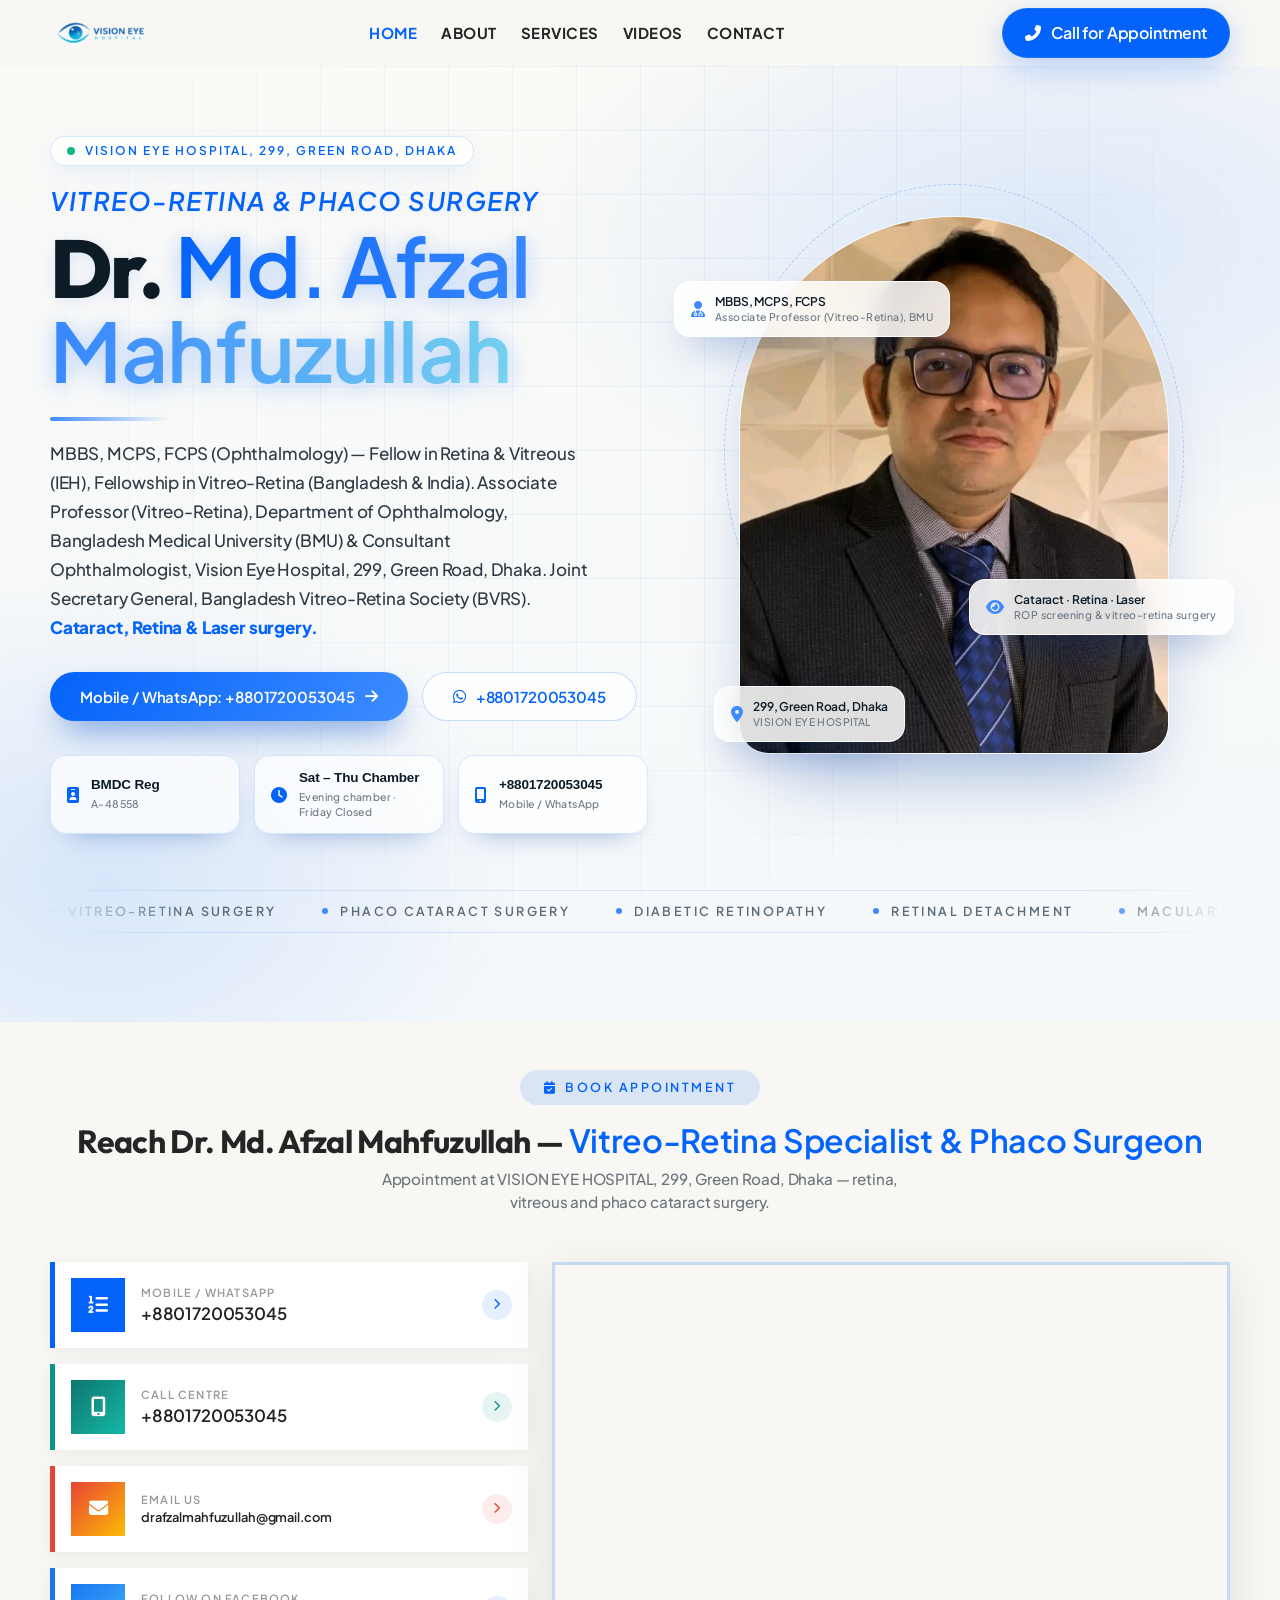
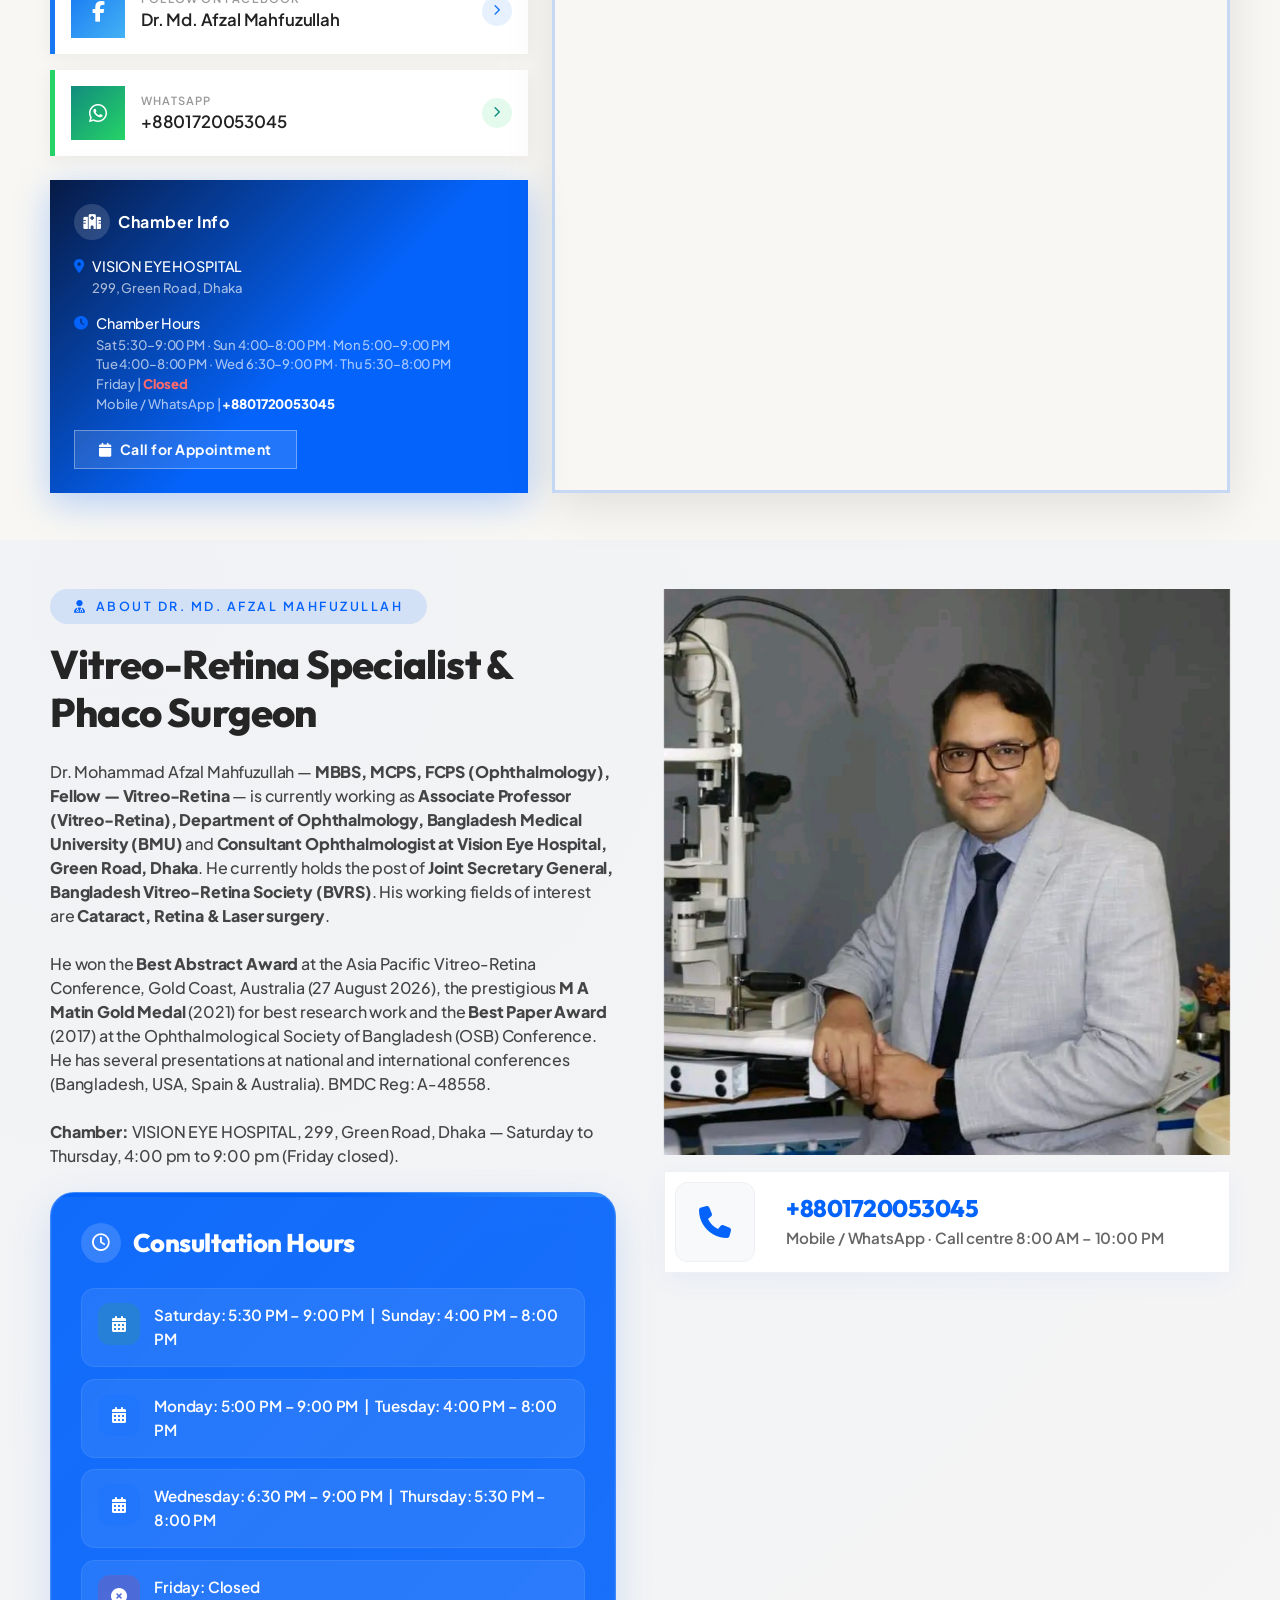
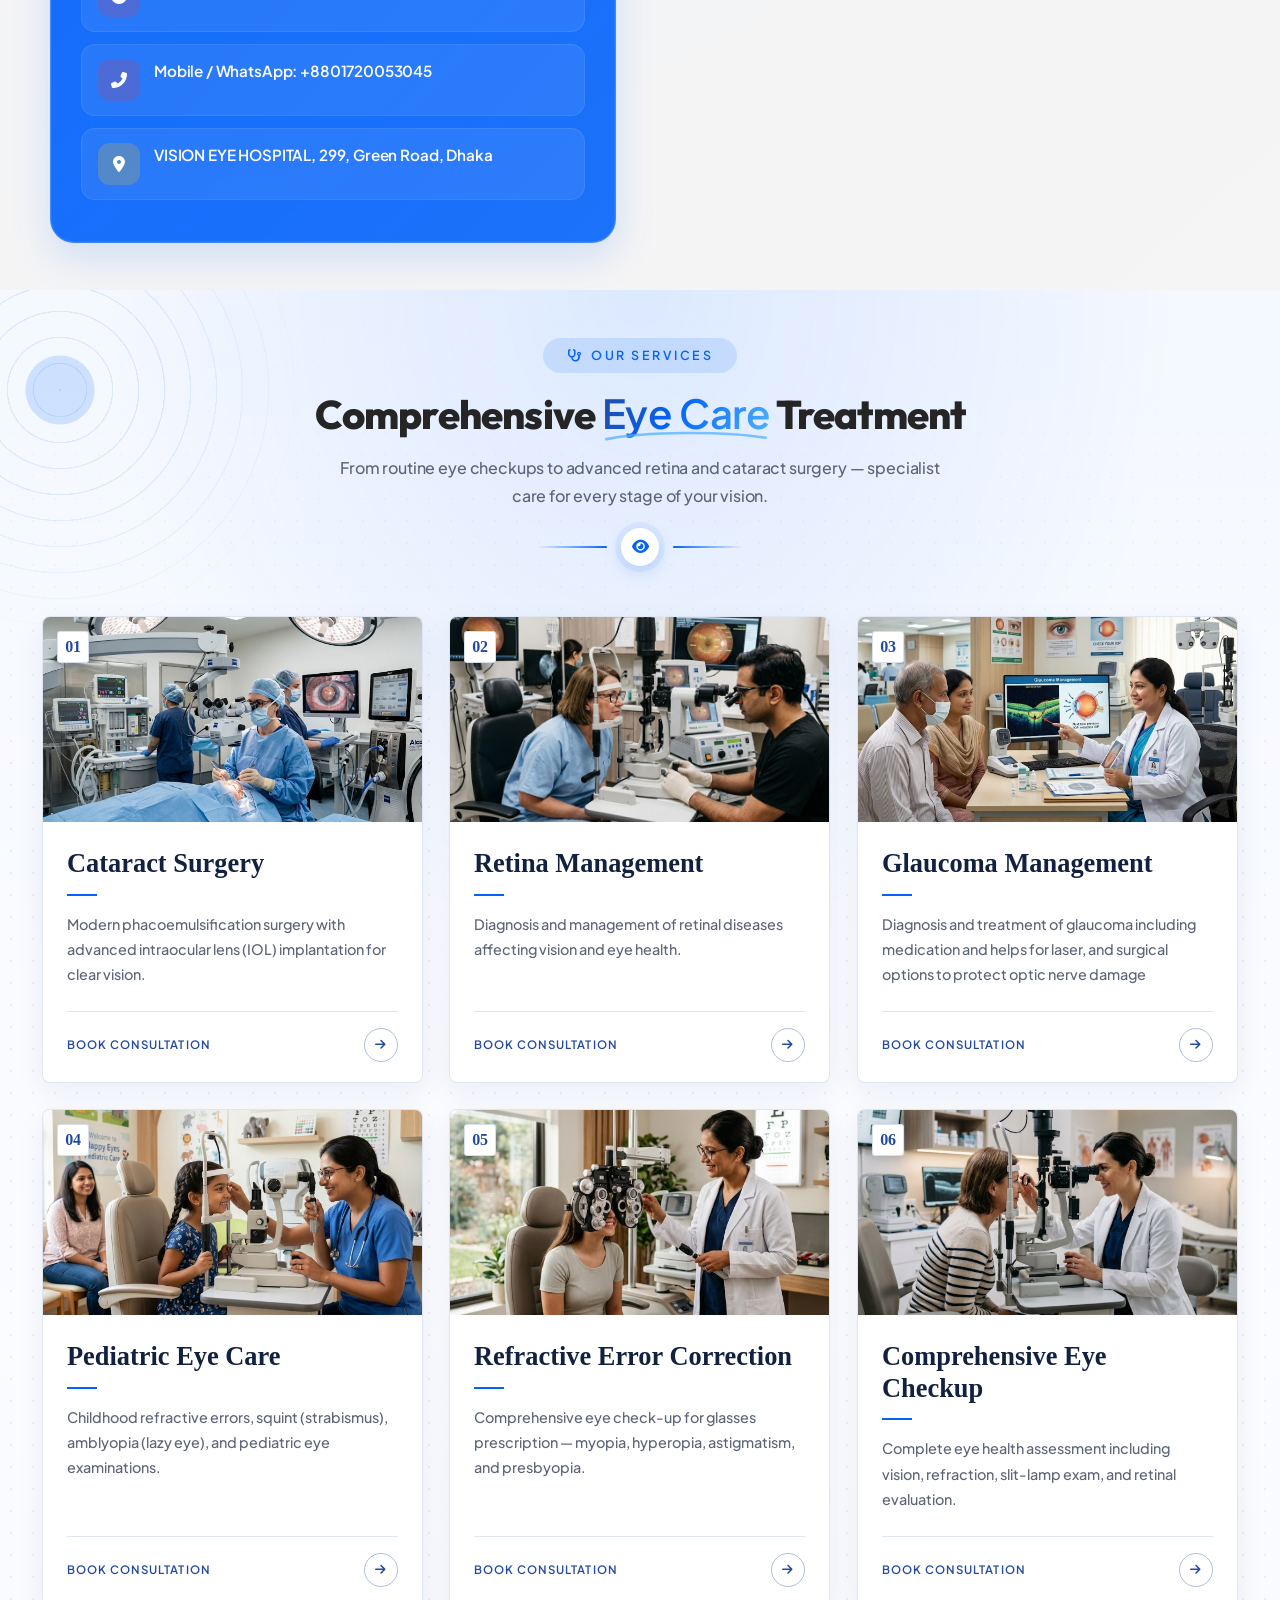
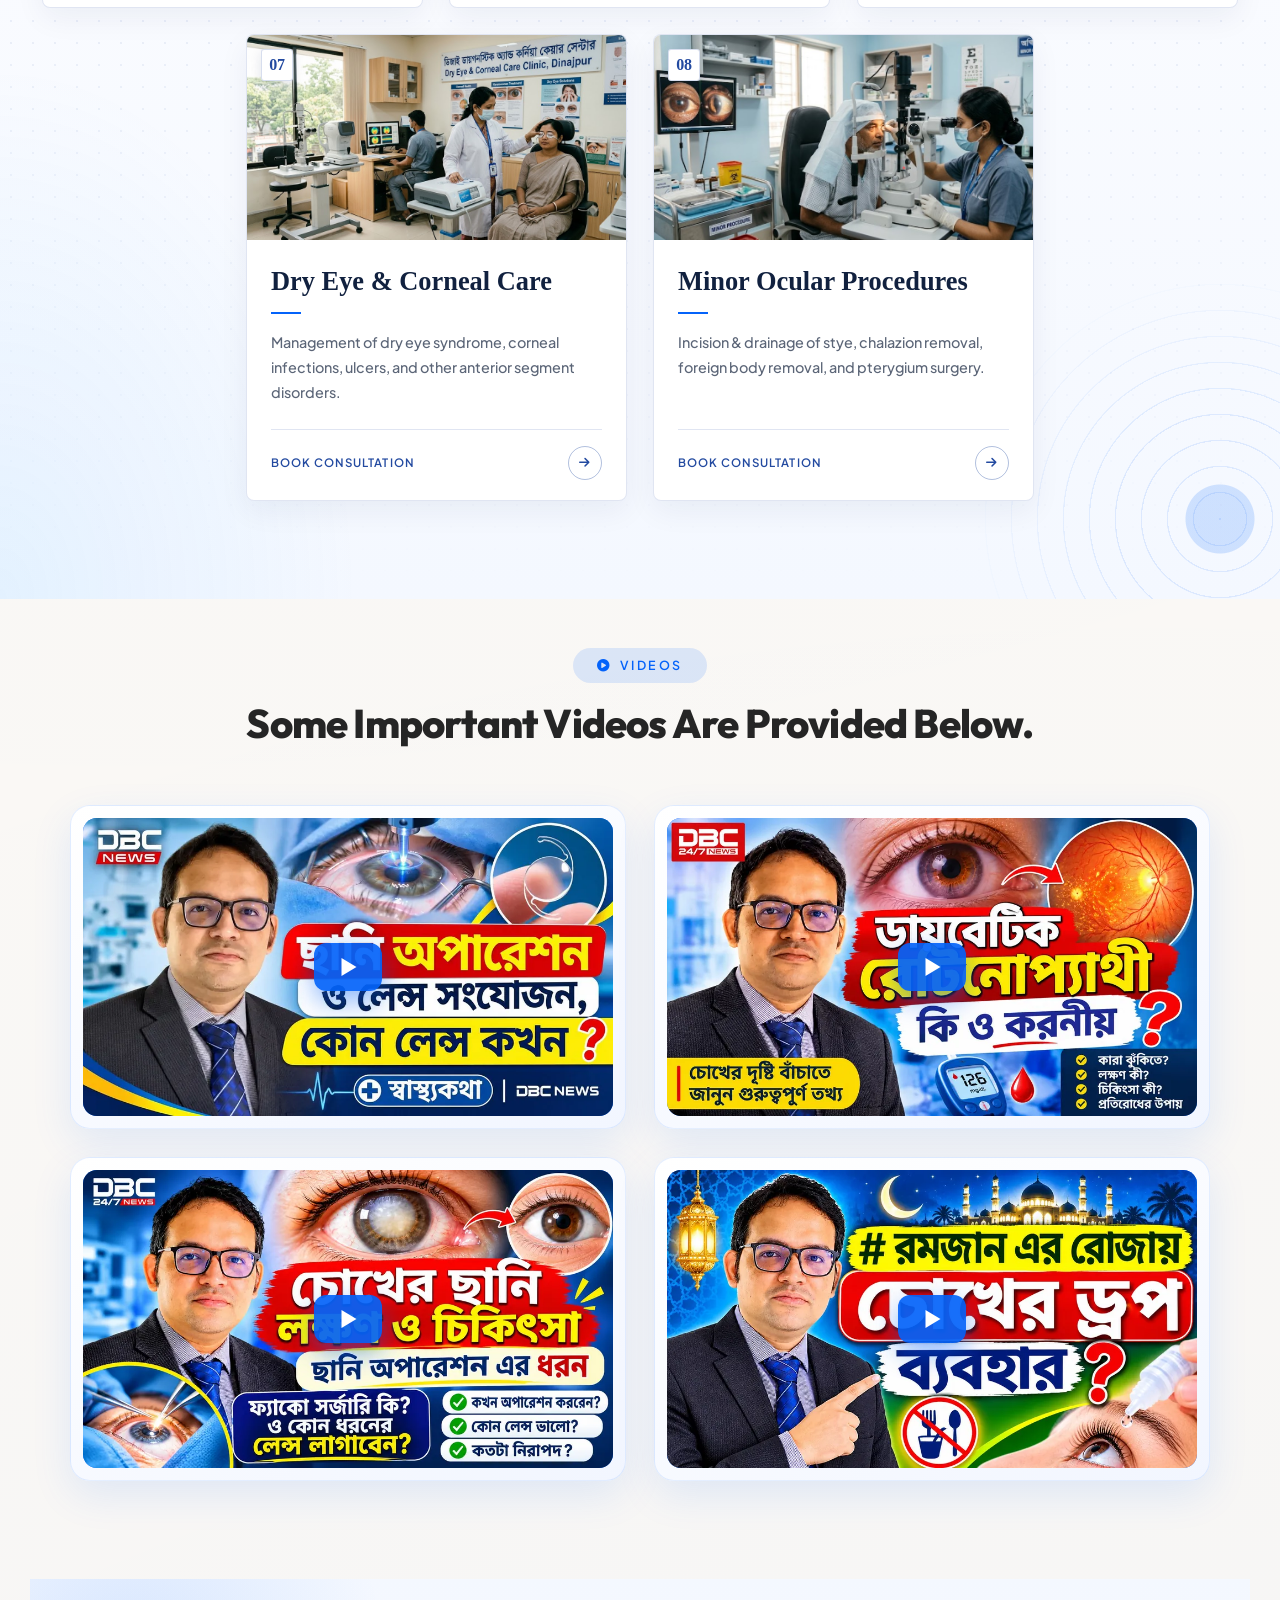
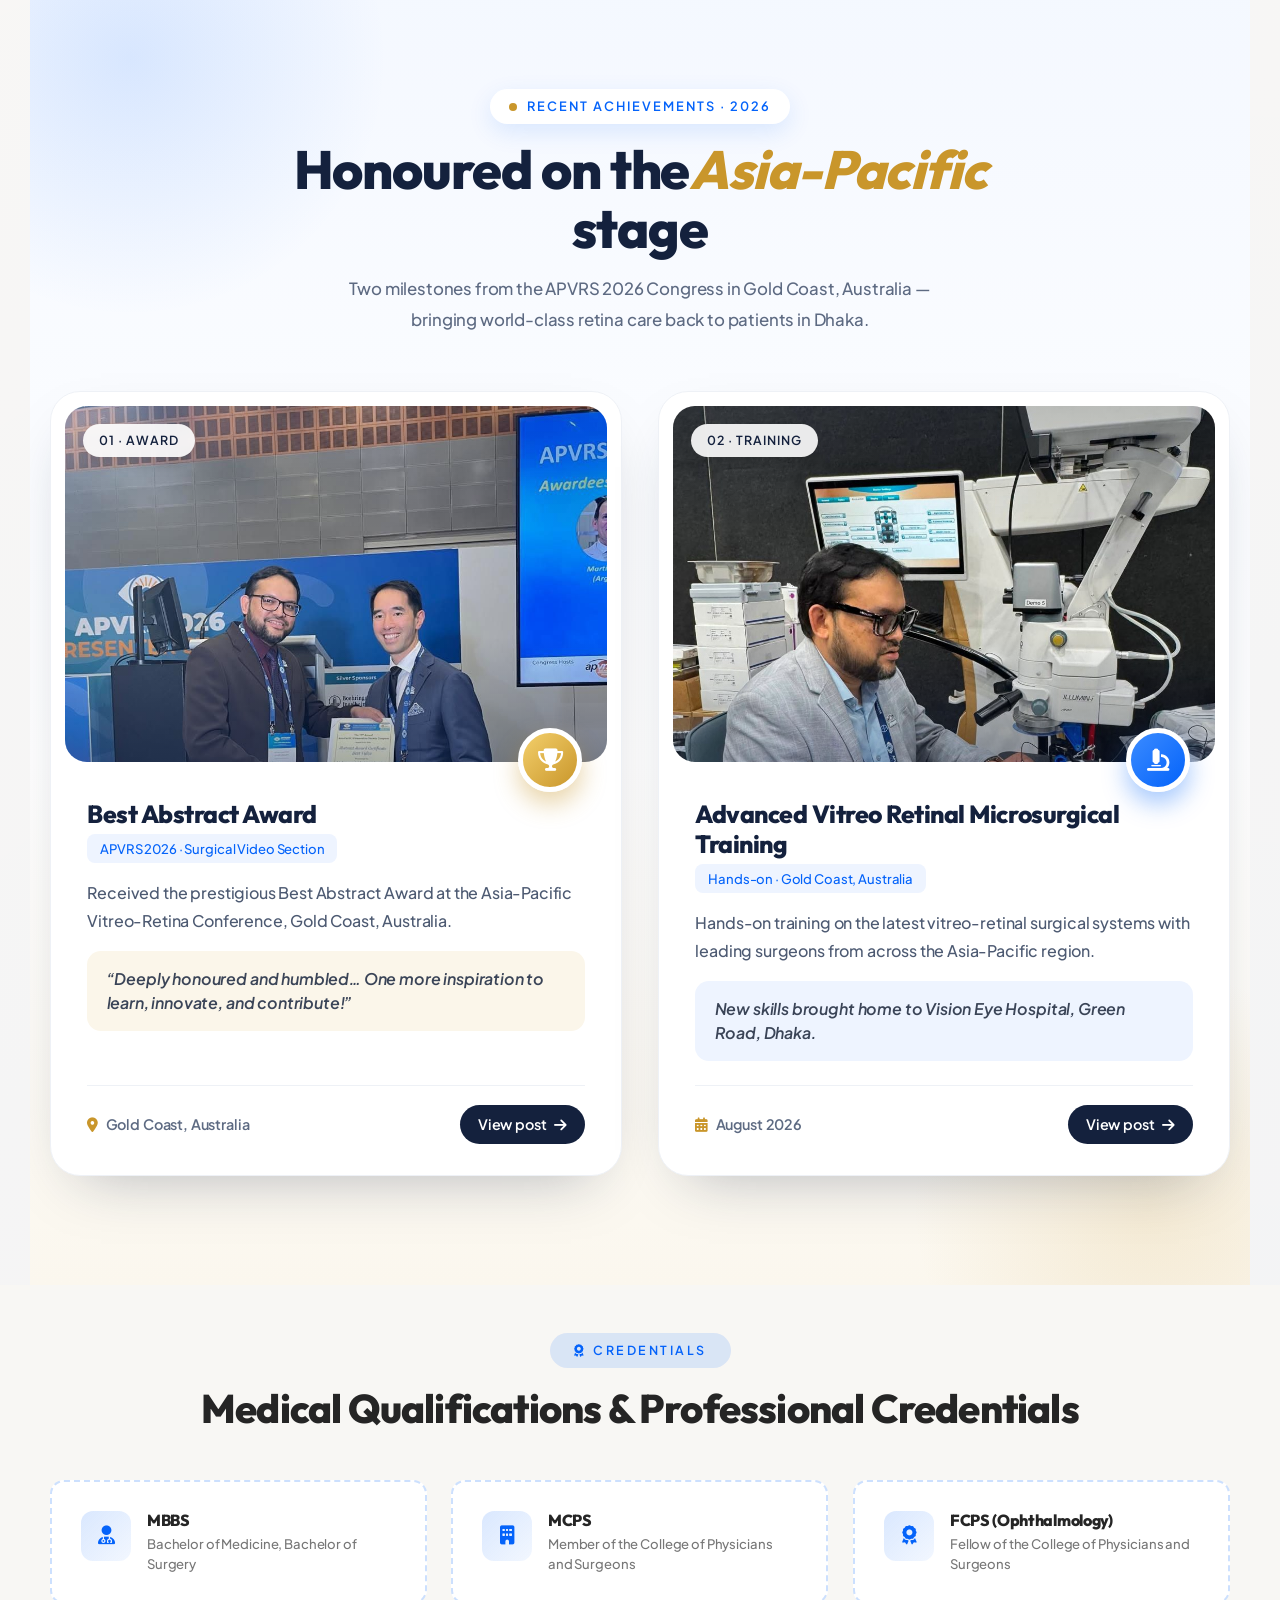
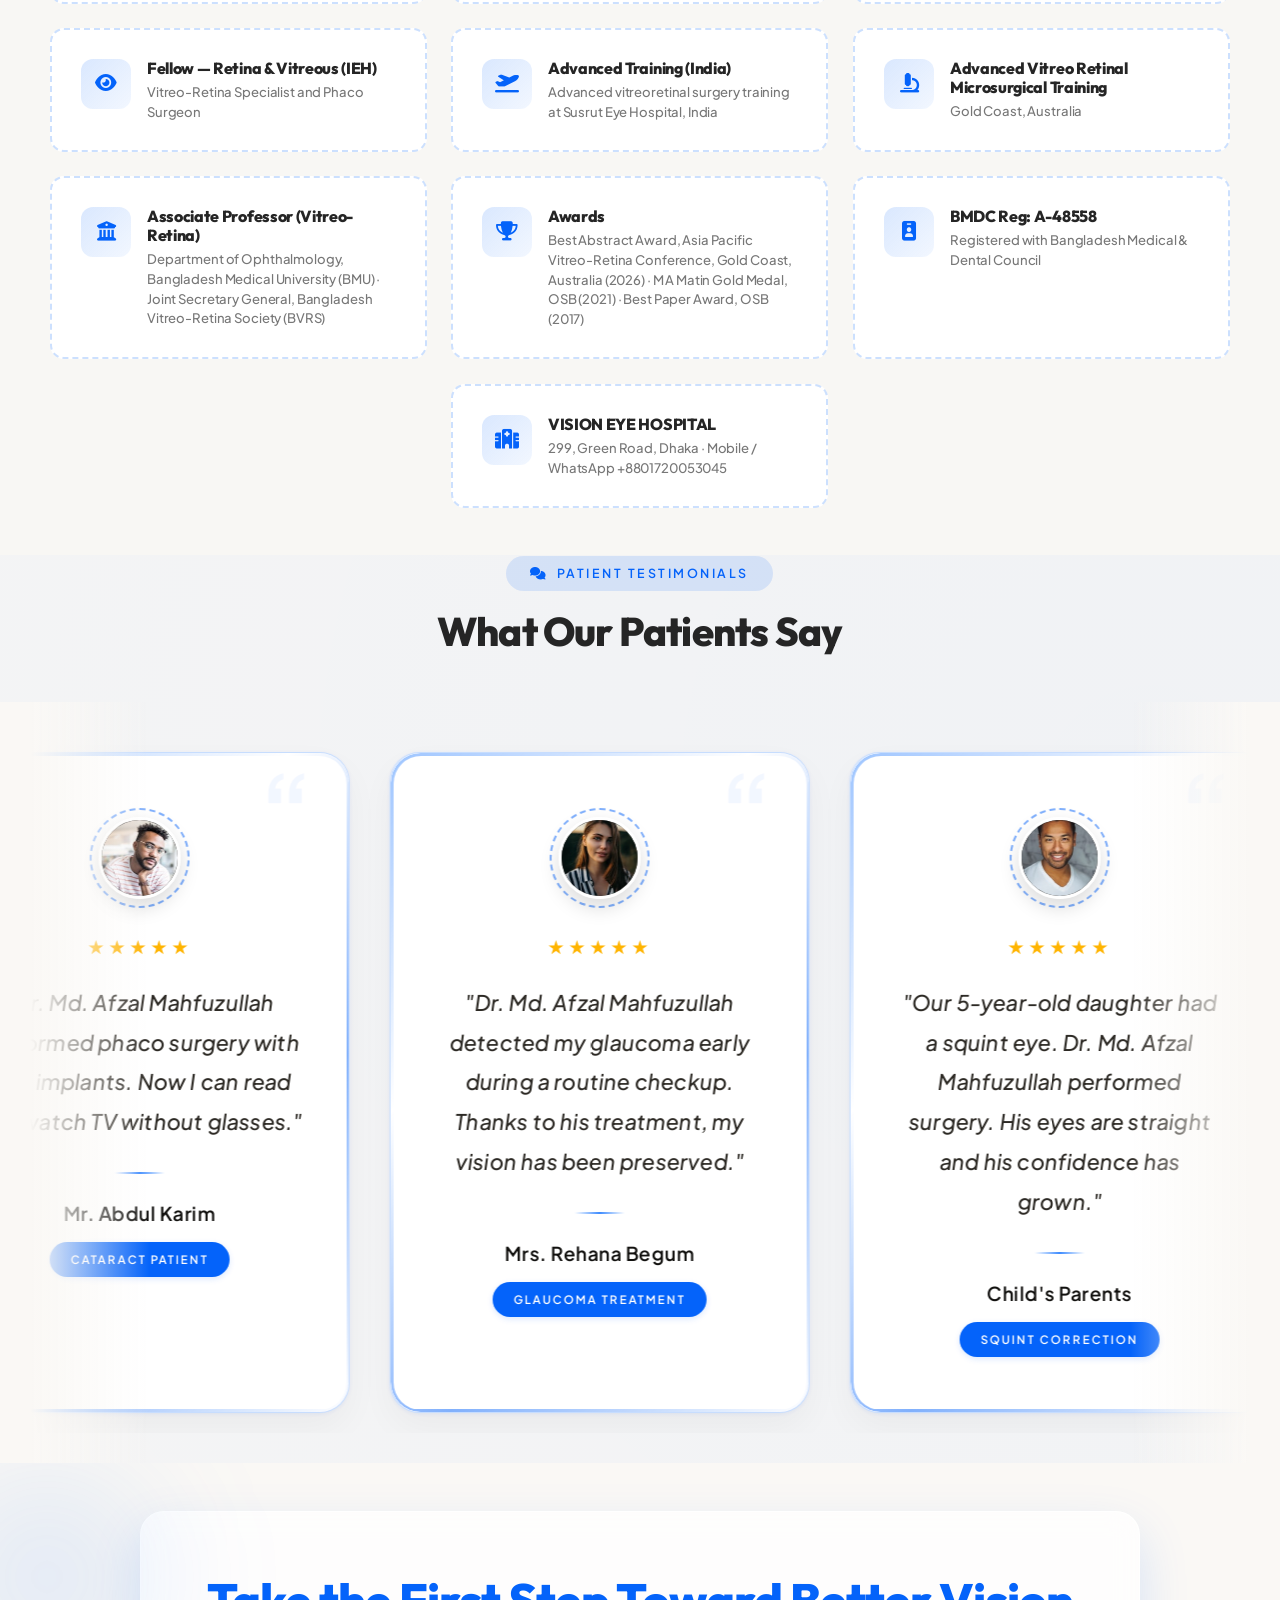
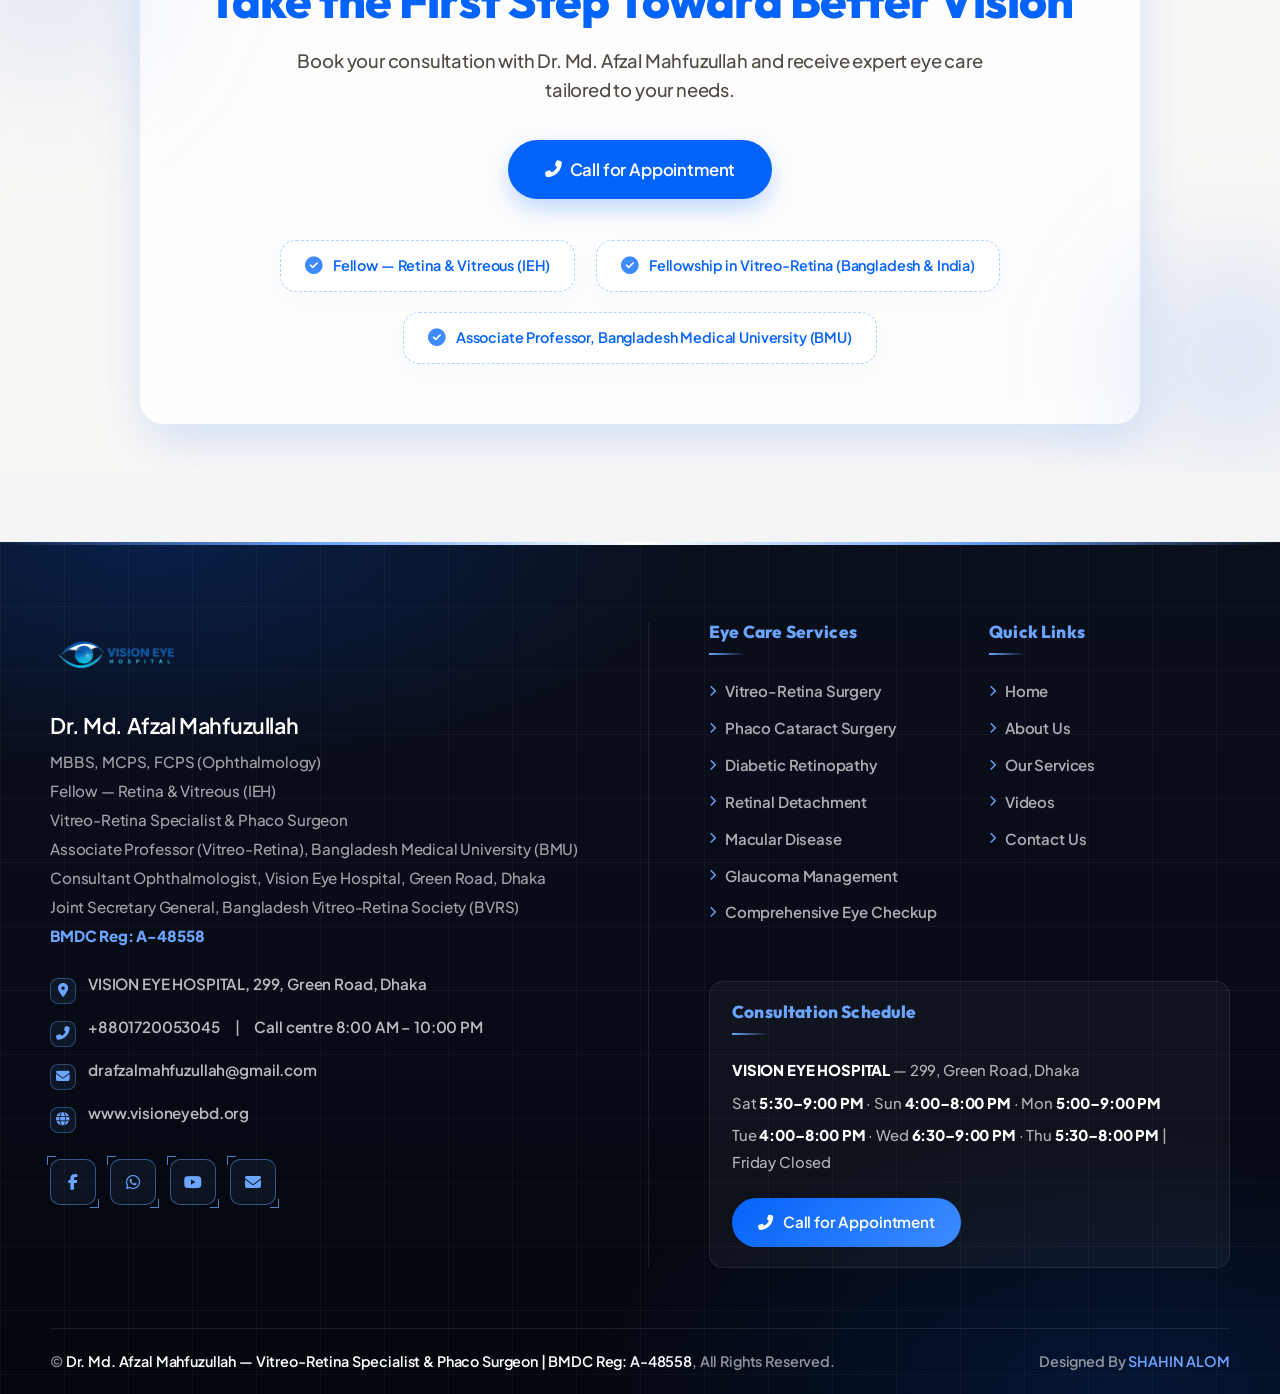
==== public/site/html/index.html @ 2d765051 "Changes" ====
<!DOCTYPE html>

<html lang="en">
<head>
<meta charset="utf-8"/>
<title>Dr. Md. Afzal Mahfuzullah | Vitreo-Retina Specialist &amp; Phaco Surgeon | visioneyebd.org</title>
<meta content="width=device-width, initial-scale=1.0" name="viewport"/>
<meta content="index, follow" name="robots"/>
<link href="https://visioneyebd.org/" rel="canonical"/>
<meta content="Dr. Md. Afzal Mahfuzullah, dr md afzal mahfuzullah, visioneyebd.org, Vision Eye Care, Vitreo-Retina Specialist Dhaka, retina specialist Dhaka  Ophthalmologist, Cataract Surgery, Glaucoma, Pediatric Eye Care, Dhaka" name="keywords"/>
<meta content="Dr. Md. Afzal Mahfuzullah is a leading Vitreo-Retina Specialist &amp; Phaco Surgeon (Ophthalmologist) in Dhaka. Visit visioneyebd.org for advanced cataract surgery, glaucoma management, pediatric eye care, and comprehensive eye exams." name="description"/>
<meta content="website" property="og:type"/>
<meta content="https://visioneyebd.org/" property="og:url"/>
<meta content="Dr. Md. Afzal Mahfuzullah | Vitreo-Retina Specialist &amp; Phaco Surgeon | visioneyebd.org" property="og:title"/>
<meta content="Dr. Md. Afzal Mahfuzullah - MBBS, MCPS, FCPS. Expert in advanced eye care at visioneyebd.org." property="og:description"/>
<meta content="https://visioneyebd.org/img/vision-eye-logo.png" property="og:image"/>
<meta content="summary_large_image" property="twitter:card"/>
<meta content="https://visioneyebd.org/" property="twitter:url"/>
<meta content="Dr. Md. Afzal Mahfuzullah | Vitreo-Retina Specialist &amp; Phaco Surgeon | visioneyebd.org" property="twitter:title"/>
<meta content="Dr. Md. Afzal Mahfuzullah is a leading Ophthalmologist in Dhaka. Visit visioneyebd.org to book your consultation." property="twitter:description"/>
<meta content="https://visioneyebd.org/img/vision-eye-logo.png" property="twitter:image"/>
<script type="application/ld+json">
    {
      "@context": "https://schema.org",
      "@type": "Physician",
      "name": "Dr. Md. Afzal Mahfuzullah",
      "url": "https://visioneyebd.org",
      "logo": "https://visioneyebd.org/img/vision-eye-logo.png",
      "image": "https://visioneyebd.org/img/doctor-3.jpg",
      "description": "Dr. Mohammad Afzal Mahfuzullah, MBBS, MCPS, FCPS (Ophthalmology), Fellow - Vitreo-Retina, is Associate Professor (Vitreo-Retina), Department of Ophthalmology, Bangladesh Medical University (BMU) and Consultant Ophthalmologist at Vision Eye Hospital, Green Road, Dhaka. Fields of interest: Cataract, Retina and Laser surgery.",
      "telephone": "+8801720053045",
      "email": "drafzalmahfuzullah@gmail.com",
      "medicalSpecialty": "Ophthalmology",
      "address": {
        "@type": "PostalAddress",
        "streetAddress": "VISION EYE HOSPITAL, 299, Green Road",
        "addressLocality": "Dhaka",
        "addressRegion": "Dhaka",
        "addressCountry": "BD"
      },
      "geo": {
        "@type": "GeoCoordinates",
        "latitude": "25.0715",
        "longitude": "91.3992"
      },
      "openingHoursSpecification": [
        { "@type": "OpeningHoursSpecification", "dayOfWeek": "Saturday", "opens": "17:30", "closes": "21:00" },
        { "@type": "OpeningHoursSpecification", "dayOfWeek": "Sunday", "opens": "16:00", "closes": "20:00" },
        { "@type": "OpeningHoursSpecification", "dayOfWeek": "Monday", "opens": "17:00", "closes": "21:00" },
        { "@type": "OpeningHoursSpecification", "dayOfWeek": "Tuesday", "opens": "16:00", "closes": "20:00" },
        { "@type": "OpeningHoursSpecification", "dayOfWeek": "Wednesday", "opens": "18:30", "closes": "21:00" },
        { "@type": "OpeningHoursSpecification", "dayOfWeek": "Thursday", "opens": "17:30", "closes": "20:00" }
      ],
      "sameAs": [
        "https://www.facebook.com/dr.mdafzalmahfuzullah",
        "https://wa.me/8801720053045",
        "https://www.youtube.com/channel/UCqeKIQYNpHyOVtgE7j-rPLQ"
      ]
    }
    </script>
<link href="../images/vision-eye-logo.png" rel="icon"/>
<link href="https://fonts.googleapis.com" rel="preconnect"/>
<link crossorigin="" href="https://fonts.gstatic.com" rel="preconnect"/>
<link href="../css/css2.css" rel="stylesheet"/>
<link href="../css/all.min.css" rel="stylesheet"/>
<link href="../css/bootstrap-icons.css" rel="stylesheet"/>
<link href="../css/animate.min.css" rel="stylesheet"/>
<link href="../css/owl.carousel.min.css" rel="stylesheet"/>
<link href="../css/all.min.css" rel="stylesheet"/>
<link href="../css/bootstrap.min.css" rel="stylesheet"/>
<link href="../css/css2.css" rel="stylesheet"/>
<link href="../css/style.css" rel="stylesheet"/>
<link href="../css/typography.css" rel="stylesheet"/>
<link href="../css/html.css" rel="stylesheet"/>
</head>
<style>
    :root {
        --gold: #3D8BFF;
        --gold-light: #7dd9ee;
        --gold-dark: #0463FA;
        --bg-body: #faf8f5;
        --text-main: #11100e;
        --text-muted: #2c2924;
        --text-subtle: #504c44;
        --card-bg: #ffffff;
        --transition-smooth: all 0.6s cubic-bezier(0.16, 1, 0.3, 1);
    }
    * {
        box-sizing: border-box;
        margin: 0;
        padding: 0;
    }
    body {
        font-family: 'Montserrat', sans-serif;
        background-color: var(--bg-body);
        display: flex;
        flex-direction: column;
        justify-content: center;
        align-items: center;
        min-height: 100vh;
        overflow-x: hidden;
        -webkit-font-smoothing: antialiased;
        -moz-osx-font-smoothing: grayscale;
        background-image:
            radial-gradient(circle at 10% 20%, rgba(4,99,250, 0.04) 0%, transparent 40%),
            radial-gradient(circle at 90% 80%, rgba(4,99,250, 0.04) 0%, transparent 40%);
    }
</style>
<body>

<div class="container-fluid bg-light sticky-top p-0">
<div class="container">
<nav class="navbar navbar-expand-lg navbar-light p-0">
<a class="navbar-brand py-2 me-0" href="index.html">
<img alt="Dr. Md. Afzal Mahfuzullah - Vitreo-Retina Specialist" src="../images/vision-eye-logo.png" style="height: 50px; width: auto; display: block; object-fit: contain;"/>
</a>
<button class="navbar-toggler" data-bs-target="#navbarCollapse" data-bs-toggle="collapse" type="button">
<span class="navbar-toggler-icon"></span>
</button>
<div class="collapse navbar-collapse" id="navbarCollapse">
<div class="navbar-nav mx-auto">
<a class="nav-item nav-link active" href="index.html">Home</a>
<a class="nav-item nav-link" href="about.html">About</a>
<a class="nav-item nav-link" href="services.html">Services</a>
<a class="nav-item nav-link" href="video.html">Videos</a>
<a class="nav-item nav-link" href="contact.html">Contact</a>
</div>
<a class="appointment-call-btn" href="tel:+8801720053045">
<i class="fas fa-phone-alt"></i>
<span>Call for Appointment</span>
</a>
</div>
</nav>
</div>
</div>
<style>
.nhero{width:100%;max-width:100%;min-width:0;align-self:stretch;position:relative;overflow:hidden;padding:70px 0 90px;background:
  radial-gradient(900px 500px at 82% 18%, rgba(61,139,255,.16), transparent 60%),
  radial-gradient(700px 500px at 8% 85%, rgba(4,99,250,.12), transparent 60%),
  linear-gradient(180deg,#fbfaf7 0%, #f4f8fb 100%);}
.nhero::before{content:"";position:absolute;inset:0;background-image:linear-gradient(rgba(4,99,250,.06) 1px,transparent 1px),linear-gradient(90deg,rgba(4,99,250,.06) 1px,transparent 1px);background-size:64px 64px;mask-image:radial-gradient(ellipse at 50% 30%,#000 30%,transparent 78%);pointer-events:none}
.nhero__inner{min-width:0;position:relative;z-index:2;display:grid;grid-template-columns:1.05fr .95fr;gap:56px;align-items:center}
.nhero__eyebrow{display:inline-flex;align-items:center;gap:10px;padding:8px 16px;border-radius:999px;background:rgba(255,255,255,.75);backdrop-filter:blur(10px);border:1px solid rgba(4,99,250,.16);font:600 12px/1 'Montserrat',sans-serif;letter-spacing:2px;text-transform:uppercase;color:#0463FA;box-shadow:0 8px 24px rgba(4,99,250,.08)}
.nhero__dot{width:8px;height:8px;border-radius:50%;background:#12b886;box-shadow:0 0 0 0 rgba(18,184,134,.6);animation:nhpulse 1.9s infinite}
@keyframes nhpulse{70%{box-shadow:0 0 0 10px rgba(18,184,134,0)}100%{box-shadow:0 0 0 0 rgba(18,184,134,0)}}
.nhero h1{margin:22px 0 0;font-family:'Outfit',sans-serif;font-weight:900;font-size:clamp(46px,6.4vw,86px);line-height:1.0;letter-spacing:-2px;color:#0d1b26;text-shadow:0 2px 18px rgba(4,99,250,.12)}
.nhero h1 .nhero__thin{display:block;font-family:'Playfair Display',serif;font-weight:800;font-style:italic;font-size:clamp(16px,2vw,26px);letter-spacing:1.5px;text-transform:uppercase;color:#0463FA;margin-bottom:10px}
.nhero__grad{background:linear-gradient(105deg,#0463FA 0%,#3D8BFF 45%,#7dd9ee 100%);-webkit-background-clip:text;background-clip:text;color:transparent;filter:drop-shadow(0 4px 14px rgba(61,139,255,.28))}
.nhero__rule{width:120px;height:4px;margin:24px 0 18px;border-radius:2px;background:linear-gradient(90deg,#3D8BFF,rgba(61,139,255,0))}
.nhero__lead{max-width:540px;font:600 17px/1.7 'Montserrat',sans-serif;color:#2d3a44}
.nhero__lead strong{color:#0463FA;font-weight:800}
.nhero__cta{display:flex;flex-wrap:wrap;gap:14px;margin-top:30px}
.nhero__btn{display:inline-flex;align-items:center;gap:10px;padding:16px 30px;border-radius:999px;font:800 15px/1 'Montserrat',sans-serif;text-decoration:none;transition:all .35s cubic-bezier(.16,1,.3,1)}
.nhero__btn--primary{color:#fff;background:linear-gradient(120deg,#0463FA,#3D8BFF);box-shadow:0 16px 34px -12px rgba(4,80,200,.65)}
.nhero__btn--primary:hover{color:#fff;transform:translateY(-3px);box-shadow:0 22px 44px -14px rgba(4,80,200,.75)}
.nhero__btn--ghost{color:#0463FA;background:rgba(255,255,255,.7);border:1px solid rgba(4,99,250,.22)}
.nhero__btn--ghost:hover{background:#fff;transform:translateY(-3px);color:#0463FA}
.nhero__visual{position:relative;display:flex;justify-content:center;align-items:flex-end}
.nhero__ring{position:absolute;border-radius:50%;border:1px dashed rgba(61,139,255,.35);animation:nhspin 34s linear infinite}
.nhero__ring--a{inset:-6% 4% 6% 4%;}
.nhero__ring--b{inset:6% 16% 18% 16%;border-style:solid;border-color:rgba(4,99,250,.14);animation-direction:reverse;animation-duration:46s}
@keyframes nhspin{to{transform:rotate(360deg)}}
.nhero__frame{position:relative;z-index:2;width:100%;max-width:430px;aspect-ratio:4/5;border-radius:250px 250px 34px 34px;overflow:hidden;background:linear-gradient(160deg,#e7f6fb,#d3ecf6);box-shadow:0 40px 80px -34px rgba(4,60,160,.45);border:1px solid rgba(255,255,255,.7)}
.nhero__frame img{width:100%;height:100%;object-fit:cover;object-position:top center;display:block;transition:transform .8s cubic-bezier(.16,1,.3,1)}
.nhero__frame:hover img{transform:scale(1.045)}
.nhero__chip{position:absolute;z-index:3;display:flex;align-items:center;gap:10px;padding:12px 16px;border-radius:16px;background:rgba(255,255,255,.86);backdrop-filter:blur(14px);border:1px solid rgba(255,255,255,.9);box-shadow:0 18px 40px -18px rgba(4,60,160,.5);font:600 12px/1.35 'Montserrat',sans-serif;color:#0d1b26;animation:nhfloat 6s ease-in-out infinite}
.nhero__chip i{color:#3D8BFF;font-size:16px}
.nhero__chip small{display:block;font-weight:500;color:#6b7883;font-size:10.5px;letter-spacing:.4px}
.nhero__chip--1{top:12%;left:-6%}
.nhero__chip--2{bottom:22%;right:-6%;animation-delay:1.4s}
.nhero__chip--3{bottom:2%;left:2%;animation-delay:2.6s}
@keyframes nhfloat{0%,100%{transform:translateY(0)}50%{transform:translateY(-12px)}}
.nhero__marquee{width:100%;min-width:0;position:relative;z-index:2;margin-top:56px;overflow:hidden;border-top:1px solid rgba(4,99,250,.12);border-bottom:1px solid rgba(4,99,250,.12);padding:14px 0;-webkit-mask-image:linear-gradient(90deg,transparent,#000 12%,#000 88%,transparent);mask-image:linear-gradient(90deg,transparent,#000 12%,#000 88%,transparent)}
.nhero__track{display:flex;gap:46px;width:max-content;animation:nhmarq 26s linear infinite}
.nhero__track span{font:600 12.5px/1 'Montserrat',sans-serif;letter-spacing:2.4px;text-transform:uppercase;color:#5b6b78;display:flex;align-items:center;gap:12px;white-space:nowrap}
.nhero__track span::before{content:"";width:6px;height:6px;border-radius:50%;background:#3D8BFF}
@keyframes nhmarq{to{transform:translateX(-50%)}}
.nhrise{opacity:0;transform:translateY(26px);animation:nhrise .8s cubic-bezier(.16,1,.3,1) forwards}
.nhero__facts{display:grid;grid-template-columns:repeat(auto-fit,minmax(190px,1fr));gap:14px;margin-top:34px;max-width:620px}
.nhero__fact{display:flex;align-items:center;gap:12px;padding:14px 16px;border-radius:16px;background:rgba(255,255,255,.72);backdrop-filter:blur(10px);border:1px solid rgba(4,99,250,.14);box-shadow:0 14px 30px -20px rgba(4,60,160,.55)}
.nhero__fact i{font-size:16px;color:#0463FA;flex-shrink:0}
.nhero__fact strong{display:block;font:800 13.5px/1.25 'Montserrat',sans-serif;color:#0d1b26}
.nhero__fact small{display:block;font:600 10.5px/1.4 'Montserrat',sans-serif;letter-spacing:.4px;color:#6b7883;margin-top:3px}
@media (max-width:991.98px){.nhero__facts{margin-left:auto;margin-right:auto;text-align:left}}
.nhd1{animation-delay:.05s}.nhd2{animation-delay:.18s}.nhd3{animation-delay:.3s}.nhd4{animation-delay:.42s}.nhd5{animation-delay:.54s}
@keyframes nhrise{to{opacity:1;transform:none}}
@media (max-width:991.98px){.nhero__inner{grid-template-columns:1fr;gap:44px;text-align:center}
 .nhero__lead{margin:0 auto}.nhero__rule{margin-left:auto;margin-right:auto}.nhero__cta{justify-content:center}
 .nhero__visual{order:-1}.nhero__chip--1{left:-2%}.nhero__chip--2{right:-2%}}
@media (max-width:767.98px){
 .nhero{padding:40px 0 56px}
 .nhero__inner{gap:34px}
 .nhero h1{font-size:clamp(28px,8.2vw,44px);letter-spacing:-1px;margin-top:16px;word-break:break-word}
 .nhero h1 .nhero__thin{font-size:clamp(12px,3.3vw,15px);letter-spacing:1px;margin-bottom:8px}
 .nhero__eyebrow{font-size:10.5px;letter-spacing:1.2px;padding:7px 13px;max-width:100%;text-align:left}
 .nhero__lead{font-size:14.5px;line-height:1.75;max-width:100%}
 .nhero__rule{width:80px;height:3px;margin:16px auto 14px}
 .nhero__cta{gap:10px;margin-top:22px}
 .nhero__btn{width:100%;justify-content:center;padding:14px 20px;font-size:13.5px}
 .nhero__facts{grid-template-columns:1fr;gap:10px;margin-top:22px;max-width:100%}
 .nhero__fact{padding:12px 14px}
 .nhero__visual{padding:6px 0 0}
 .nhero__frame{max-width:min(300px,78vw);border-radius:150px 150px 22px 22px;box-shadow:0 24px 50px -26px rgba(4,60,160,.45)}
 .nhero__ring--a{inset:-2% 8% 4% 8%}
 .nhero__ring--b{display:none}
 .nhero__chip{position:static;animation:none;width:100%;max-width:100%;padding:11px 13px;font-size:11.5px;box-shadow:0 10px 24px -16px rgba(4,60,160,.5)}
 .nhero__chip small{font-size:10px}
 .nhero__chip--3{display:flex}
 .nhero__visual{display:grid;grid-template-columns:1fr;justify-items:center;gap:14px}
 .nhero__chips-m{display:grid;grid-template-columns:1fr;gap:10px;width:100%;text-align:left}
 .nhero__marquee{margin-top:34px;padding:11px 0}
 .nhero__track{gap:28px;animation-duration:18s}
 .nhero__track span{font-size:10.5px;letter-spacing:1.6px}
}
@media (max-width:400px){
 .nhero h1{font-size:clamp(25px,8vw,34px)}
 .nhero__frame{max-width:74vw}
}
@media (prefers-reduced-motion:reduce){.nhero *{animation:none!important}}
</style>
<section class="nhero">
<div class="container">
<div class="nhero__inner">
<div class="nhero__copy">
<div class="nhero__eyebrow nhrise nhd1"><span class="nhero__dot"></span> Vision Eye Hospital, 299, Green Road, Dhaka</div>
<h1 class="nhrise nhd2">
<span class="nhero__thin">Vitreo-Retina &amp; Phaco Surgery</span>
          Dr. <span class="nhero__grad">Md. Afzal Mahfuzullah</span>
</h1>
<div class="nhero__rule nhrise nhd2"></div>
<p class="nhero__lead nhrise nhd3">MBBS, MCPS, FCPS (Ophthalmology) — Fellow in Retina &amp; Vitreous (IEH), Fellowship in Vitreo-Retina (Bangladesh &amp; India). Associate Professor (Vitreo-Retina), Department of Ophthalmology, Bangladesh Medical University (BMU) &amp; Consultant Ophthalmologist, Vision Eye Hospital, 299, Green Road, Dhaka. Joint Secretary General, Bangladesh Vitreo-Retina Society (BVRS). <strong>Cataract, Retina &amp; Laser surgery.</strong></p>
<div class="nhero__cta nhrise nhd4">
<a class="nhero__btn nhero__btn--primary" href="tel:+8801720053045">Mobile / WhatsApp: +8801720053045 <i class="fas fa-arrow-right"></i></a>
<a class="nhero__btn nhero__btn--ghost" href="https://wa.me/8801720053045" target="_blank"><i class="fab fa-whatsapp"></i> +8801720053045</a>
</div>
<div class="nhero__facts nhrise nhd5">
<div class="nhero__fact"><i class="fas fa-id-badge"></i><div><strong>BMDC Reg</strong><small>A-48558</small></div></div>
<div class="nhero__fact"><i class="fas fa-clock"></i><div><strong>Sat – Thu Chamber</strong><small>Evening chamber · Friday Closed</small></div></div>
<div class="nhero__fact"><i class="fas fa-mobile-alt"></i><div><strong>+8801720053045</strong><small>Mobile / WhatsApp</small></div></div>
</div>
</div>
<div class="nhero__visual nhrise nhd3">
<div class="nhero__ring nhero__ring--a"></div>
<div class="nhero__ring nhero__ring--b"></div>
<div class="nhero__frame">
<img alt="Dr. Md. Afzal Mahfuzullah - Vitreo-Retina Specialist &amp; Phaco Surgeon, comprehensive ophthalmic care" src="../images/doctor-main.jpg"/>
</div>
<div class="nhero__chip nhero__chip--1"><i class="fas fa-user-md"></i><div>MBBS, MCPS, FCPS<small>Associate Professor (Vitreo-Retina), BMU</small></div></div>
<div class="nhero__chip nhero__chip--2"><i class="fas fa-eye"></i><div>Cataract · Retina · Laser<small>ROP screening &amp; vitreo-retina surgery</small></div></div>
<div class="nhero__chip nhero__chip--3"><i class="fas fa-map-marker-alt"></i><div>299, Green Road, Dhaka<small>VISION EYE HOSPITAL</small></div></div>
</div>
</div>
<div class="nhero__marquee">
<div class="nhero__track">
<span>Vitreo-Retina Surgery</span><span>Phaco Cataract Surgery</span><span>Diabetic Retinopathy</span><span>Retinal Detachment</span><span>Macular Disease</span><span>Glaucoma Management</span><span>Comprehensive Eye Checkup</span>
<span>Vitreo-Retina Surgery</span><span>Phaco Cataract Surgery</span><span>Diabetic Retinopathy</span><span>Retinal Detachment</span><span>Macular Disease</span><span>Glaucoma Management</span><span>Comprehensive Eye Checkup</span>
</div>
</div>
</div>
</section>
<div class="container-fluid py-5" style="background: #f8f7f3;">
<div class="container">
<div class="text-center mb-5 wow fadeIn" data-wow-delay="0.1s">
<span class="d-inline-block px-4 py-2 mb-3 rounded-pill" style="background: rgba(4,99,250,0.12); color: var(--bs-primary); font-size: 0.78rem; font-weight: 700; letter-spacing: 2.5px; text-transform: uppercase;">
<i class="fas fa-calendar-check me-2"></i>Book Appointment
                </span>
<h2 class="fw-bold mb-2" style="font-size: 2rem;">Reach Dr. Md. Afzal Mahfuzullah — <span class="text-primary">Vitreo-Retina
                        Specialist &amp; Phaco Surgeon</span></h2>
<p class="text-muted mx-auto" style="max-width: 520px; font-size: 0.95rem;">
                    Appointment at VISION EYE HOSPITAL, 299, Green Road, Dhaka — retina, vitreous and
                    phaco cataract surgery.
                </p>
</div>
<div class="row g-4 align-items-stretch">
<div class="col-lg-5 wow fadeInLeft" data-wow-delay="0.2s">
<a class="appt-row d-flex align-items-center gap-3 p-3 mb-3 rounded-3 text-decoration-none" href="tel:+8801720053045" style="background:#fff; border-left:5px solid var(--bs-primary); box-shadow:0 3px 18px rgba(0,0,0,0.06); transition:transform 0.2s,box-shadow 0.2s;">
<div class="d-flex align-items-center justify-content-center rounded-3 flex-shrink-0" style="width:54px;height:54px;background:linear-gradient(135deg,var(--bs-primary),#0463FA);">
<i class="fas fa-list-ol text-white" style="font-size:1.25rem;"></i>
</div>
<div class="flex-grow-1">
<div style="font-size:0.7rem;letter-spacing:1.2px;text-transform:uppercase;color:#999;font-weight:700;">
                                Mobile / WhatsApp</div>
<div style="font-size:1.05rem;font-weight:700;color:#222;">+8801720053045</div>
</div>
<span class="d-flex align-items-center justify-content-center rounded-circle flex-shrink-0" style="width:30px;height:30px;background:rgba(4,99,250,0.1);">
<i class="fas fa-chevron-right" style="font-size:0.7rem;color:var(--bs-primary);"></i>
</span>
</a>
<a class="appt-row d-flex align-items-center gap-3 p-3 mb-3 rounded-3 text-decoration-none" href="tel:+8801720053045" style="background:#fff; border-left:5px solid #0d9488; box-shadow:0 3px 18px rgba(0,0,0,0.06); transition:transform 0.2s,box-shadow 0.2s;">
<div class="d-flex align-items-center justify-content-center rounded-3 flex-shrink-0" style="width:54px;height:54px;background:linear-gradient(135deg,#0f766e,#14b8a6);">
<i class="fas fa-mobile-alt text-white" style="font-size:1.25rem;"></i>
</div>
<div class="flex-grow-1">
<div style="font-size:0.7rem;letter-spacing:1.2px;text-transform:uppercase;color:#999;font-weight:700;">
                                Call Centre</div>
<div style="font-size:1.05rem;font-weight:700;color:#222;">+8801720053045</div>
</div>
<span class="d-flex align-items-center justify-content-center rounded-circle flex-shrink-0" style="width:30px;height:30px;background:rgba(13,148,136,0.1);">
<i class="fas fa-chevron-right" style="font-size:0.7rem;color:#0d9488;"></i>
</span>
</a>
<a class="appt-row d-flex align-items-center gap-3 p-3 mb-3 rounded-3 text-decoration-none" href="mailto:drafzalmahfuzullah@gmail.com" style="background:#fff; border-left:5px solid #EA4335; box-shadow:0 3px 18px rgba(0,0,0,0.06); transition:transform 0.2s,box-shadow 0.2s;">
<div class="d-flex align-items-center justify-content-center rounded-3 flex-shrink-0" style="width:54px;height:54px;background:linear-gradient(135deg,#EA4335,#FBBC04);">
<i class="fas fa-envelope text-white" style="font-size:1.2rem;"></i>
</div>
<div class="flex-grow-1">
<div style="font-size:0.7rem;letter-spacing:1.2px;text-transform:uppercase;color:#999;font-weight:700;">
                                Email Us</div>
<div style="font-size: clamp(0.7rem, 2.5vw, 0.8rem); font-weight:700; color:#222; word-break: break-all;">drafzalmahfuzullah@gmail.com</div>
</div>
<span class="d-flex align-items-center justify-content-center rounded-circle flex-shrink-0" style="width:30px;height:30px;background:rgba(234,67,53,0.1);">
<i class="fas fa-chevron-right" style="font-size:0.7rem;color:#EA4335;"></i>
</span>
</a>
<a class="appt-row d-flex align-items-center gap-3 p-3 mb-3 rounded-3 text-decoration-none" href="https://www.facebook.com/dr.mdafzalmahfuzullah" style="background:#fff; border-left:5px solid #1877F2; box-shadow:0 3px 18px rgba(0,0,0,0.06); transition:transform 0.2s,box-shadow 0.2s;" target="_blank">
<div class="d-flex align-items-center justify-content-center rounded-3 flex-shrink-0" style="width:54px;height:54px;background:linear-gradient(135deg,#1877F2,#42B2F5);">
<i class="fab fa-facebook-f text-white" style="font-size:1.3rem;"></i>
</div>
<div class="flex-grow-1">
<div style="font-size:0.7rem;letter-spacing:1.2px;text-transform:uppercase;color:#999;font-weight:700;">
                                Follow on Facebook</div>
<div style="font-size:1.05rem;font-weight:700;color:#222;">Dr. Md. Afzal Mahfuzullah</div>
</div>
<span class="d-flex align-items-center justify-content-center rounded-circle flex-shrink-0" style="width:30px;height:30px;background:rgba(24,119,242,0.1);">
<i class="fas fa-chevron-right" style="font-size:0.7rem;color:#1877F2;"></i>
</span>
</a>
<a class="appt-row d-flex align-items-center gap-3 p-3 mb-4 rounded-3 text-decoration-none" href="https://wa.me/8801720053045" style="background:#fff; border-left:5px solid #25D366; box-shadow:0 3px 18px rgba(0,0,0,0.06); transition:transform 0.2s,box-shadow 0.2s;" target="_blank">
<div class="d-flex align-items-center justify-content-center rounded-3 flex-shrink-0" style="width:54px;height:54px;background:linear-gradient(135deg,#128C7E,#25D366);">
<i class="fab fa-whatsapp text-white" style="font-size:1.3rem;"></i>
</div>
<div class="flex-grow-1">
<div style="font-size:0.7rem;letter-spacing:1.2px;text-transform:uppercase;color:#999;font-weight:700;">
                                WhatsApp</div>
<div style="font-size:1.05rem;font-weight:700;color:#222;">+8801720053045</div>
</div>
<span class="d-flex align-items-center justify-content-center rounded-circle flex-shrink-0" style="width:30px;height:30px;background:rgba(37,211,102,0.12);">
<i class="fas fa-chevron-right" style="font-size:0.7rem;color:#128C7E;"></i>
</span>
</a>
<div class="rounded-3 overflow-hidden" style="background:linear-gradient(135deg,#071b45 0%,#0463FA 55%,#0463FA 100%);box-shadow:0 10px 35px rgba(4,99,250,0.28);">
<div class="p-4">
<div class="d-flex align-items-center gap-2 mb-3">
<div class="d-flex align-items-center justify-content-center rounded-circle flex-shrink-0" style="width:36px;height:36px;background:rgba(255,255,255,0.15);">
<i class="fas fa-hospital-alt text-white" style="font-size:0.9rem;"></i>
</div>
<span class="text-white fw-bold" style="font-size:1rem;letter-spacing:0.5px;">Chamber
                                    Info</span>
</div>
<div class="d-flex align-items-start gap-2 mb-3">
<i class="fas fa-map-marker-alt mt-1 flex-shrink-0" style="color:var(--bs-primary);font-size:0.85rem;"></i>
<div>
<p class="mb-0 fw-semibold" style="color:#fff;font-size:0.9rem;">
                                        VISION EYE HOSPITAL
                                    </p>
<p class="mb-0" style="color:rgba(255,255,255,0.65);font-size:0.82rem;">
                                        299, Green Road, Dhaka
                                    </p>
</div>
</div>
<div class="d-flex align-items-start gap-2 mb-3">
<i class="fas fa-clock mt-1 flex-shrink-0" style="color:var(--bs-primary);font-size:0.85rem;"></i>
<div>
<p class="mb-0 fw-semibold" style="color:#fff;font-size:0.9rem;">
                                        Chamber Hours
                                    </p>
<p class="mb-0" style="color:rgba(255,255,255,0.65);font-size:0.82rem;">
                                        Sat 5:30–9:00 PM · Sun 4:00–8:00 PM · Mon 5:00–9:00 PM<br/>
                                        Tue 4:00–8:00 PM · Wed 6:30–9:00 PM · Thu 5:30–8:00 PM<br/>
                                        Friday | <strong style="color:#ff6b6b;">Closed</strong><br/>
                                        Mobile / WhatsApp | <strong style="color:#fff;">+8801720053045</strong>
</p>
</div>
</div>
<a class="btn btn-sm fw-bold px-4 py-2" href="tel:+8801720053045" style="background:rgba(255,255,255,0.12);color:#fff;border:1.5px solid rgba(255,255,255,0.35);letter-spacing:0.5px;">
<i class="fas fa-calendar me-2"></i>Call for Appointment
                            </a>
</div>
</div>
</div>
<div class="col-lg-7 wow fadeInRight" data-wow-delay="0.3s">
<div class="rounded-3 overflow-hidden h-100" style="min-height:530px;box-shadow:0 12px 45px rgba(0,0,0,0.1);border:3px solid rgba(4,99,250,0.2);">
<iframe allowfullscreen="" height="100%" loading="lazy" referrerpolicy="no-referrer-when-downgrade" src="https://www.google.com/maps?q=Vision%20Eye%20Hospital%2C%20299%20Green%20Road%2C%20Dhaka%2C%20Bangladesh&amp;output=embed" style="border:0;min-height:530px;display:block;" title="Dr. Md. Afzal Mahfuzullah - VISION EYE HOSPITAL Dhaka" width="100%">
</iframe>
</div>
</div>
</div>
</div>
</div>
<div class="container-fluid py-5">
<div class="container">
<div class="row g-5">
<div class="col-lg-6 wow fadeIn" data-wow-delay="0.5s">
<span class="d-inline-block px-4 py-2 mb-3 rounded-pill section-badge">
<i class="fas fa-user-md me-2"></i>About Dr. Md. Afzal Mahfuzullah
                    </span>
<h1 class="mb-4">Vitreo-Retina Specialist &amp; Phaco Surgeon</h1>
<p class="mb-4">Dr. Mohammad Afzal Mahfuzullah — <strong>MBBS, MCPS, FCPS (Ophthalmology), Fellow — Vitreo-Retina</strong> — is currently working as
                        <strong>Associate Professor (Vitreo-Retina), Department of Ophthalmology, Bangladesh Medical University (BMU)</strong> and
                        <strong>Consultant Ophthalmologist at Vision Eye Hospital, Green Road, Dhaka</strong>. He currently holds the post of
                        <strong>Joint Secretary General, Bangladesh Vitreo-Retina Society (BVRS)</strong>. His working fields of interest are
                        <strong>Cataract, Retina &amp; Laser surgery</strong>.</p>
<p class="mb-4">He won the <strong>Best Abstract Award</strong> at the Asia Pacific Vitreo-Retina Conference, Gold Coast, Australia (27 August 2026),
                        the prestigious <strong>M A Matin Gold Medal</strong> (2021) for best research work and the <strong>Best Paper Award</strong> (2017) at the
                        Ophthalmological Society of Bangladesh (OSB) Conference. He has several presentations at national and international conferences
                        (Bangladesh, USA, Spain &amp; Australia). BMDC Reg: A-48558.</p>
<p class="mb-4"><strong>Chamber:</strong> VISION EYE HOSPITAL, 299, Green Road, Dhaka — Saturday to Thursday, 4:00 pm to 9:00 pm (Friday closed).</p>
<div class="schedule-card">
<h3><i class="far fa-clock"></i>Consultation Hours</h3>
<div class="schedule-item friday">
<i class="fas fa-calendar-alt"></i>
<span>Saturday: 5:30 PM – 9:00 PM  |  Sunday: 4:00 PM – 8:00 PM</span>
</div>
<div class="schedule-item weekday">
<i class="fas fa-calendar-alt"></i>
<span>Monday: 5:00 PM – 9:00 PM  |  Tuesday: 4:00 PM – 8:00 PM</span>
</div>
<div class="schedule-item weekday">
<i class="fas fa-calendar-alt"></i>
<span>Wednesday: 6:30 PM – 9:00 PM  |  Thursday: 5:30 PM – 8:00 PM</span>
</div>
<div class="schedule-item closed">
<i class="fas fa-times-circle"></i>
<span>Friday: Closed</span>
</div>
<div class="schedule-item closed">
<i class="fas fa-phone-alt"></i>
<span>Mobile / WhatsApp: +8801720053045</span>
</div>
<div class="schedule-item location">
<i class="fas fa-map-marker-alt"></i>
<span>VISION EYE HOSPITAL, 299, Green Road, Dhaka</span>
</div>
</div>
</div>
<div class="col-lg-6 wow fadeIn" data-wow-delay="0.2s">
<img alt="Dr. Md. Afzal Mahfuzullah - Vitreo-Retina Specialist &amp; Phaco Surgeon" class="img-fluid mb-3 rounded" src="../images/doctor-clinic.jpg" style="width:100%; height:auto; object-fit:contain;"/>
<div class="d-flex align-items-center bg-white rounded mb-3" style="border: 1px solid #eef0f3; box-shadow: 0 8px 24px rgba(4,99,250, 0.05); padding: 10px;">
<div class="d-flex align-items-center justify-content-center flex-shrink-0" style="width: 80px; height: 80px; background: #f8f9fa; border: 1px solid #eef0f3; border-radius: 12px; margin-right: 15px;">
<i class="fa fa-phone fa-2x" style="color: #0463FA;"></i>
</div>
<div class="px-3">
<h3 class="phone-number">+8801720053045</h3>
<span style="color: #666; font-size: 0.95rem; font-weight: 500;">Mobile / WhatsApp · Call centre 8:00 AM – 10:00 PM</span>
</div>
</div>
</div>
</div>
</div>
</div>
<div class="container-fluid py-5 bg-light svc-showcase">
<span aria-hidden="true" class="svc-iris svc-iris--left"></span>
<span aria-hidden="true" class="svc-iris svc-iris--right"></span>
<span aria-hidden="true" class="svc-dots"></span>
<div class="container position-relative">
<div class="text-center mb-4 wow fadeIn svc-head" data-wow-delay="0.1s">
<span class="d-inline-block px-4 py-2 mb-3 rounded-pill section-badge">
<i class="fas fa-stethoscope me-2"></i>Our Services
                </span>
<h1 class="mb-3">Comprehensive <span class="svc-hl">Eye Care</span> Treatment</h1>
<p class="svc-sub">From routine eye checkups to advanced retina and cataract surgery — specialist care for every stage of your vision.</p>
<div aria-hidden="true" class="svc-divider"><span></span><i class="fas fa-eye"></i><span></span></div>
</div>
<div class="row g-4">
<div class="serrr15">
<div class="serrr1 wow fadeInUp" data-wow-delay="0.10s">
<div class="serrr2">
<img alt="Cataract Surgery – Advanced Cataract Treatment" loading="lazy" src="../images/cataractsurgery.jpg"/>
</div>
<h3>Cataract Surgery</h3>
<p class="svc-desc">Modern phacoemulsification surgery with advanced intraocular lens (IOL) implantation for clear vision.</p>
<a class="serrr13" href="contact.html"><span>Book Consultation</span><i aria-hidden="true" class="fas fa-arrow-right svc-arrow"></i></a>
</div>
<div class="serrr11 wow fadeInUp" data-wow-delay="0.22s">
<div class="serrr12">
<img alt="Retina Management – Retinal Care &amp; Treatment" loading="lazy" src="../images/retinamanagement.jpg"/>
</div>
<h3>Retina Management</h3>
<p class="svc-desc">Diagnosis and management of retinal diseases affecting vision and eye health.</p>
<a class="serrr13" href="contact.html"><span>Book Consultation</span><i aria-hidden="true" class="fas fa-arrow-right svc-arrow"></i></a>
</div>
<div class="serrr3 wow fadeInUp" data-wow-delay="0.34s">
<div class="serrr4">
<img alt="Glaucoma Management – Glaucoma Treatment" loading="lazy" src="../images/glaucomamanagement.jpg"/>
</div>
<h3>Glaucoma Management</h3>
<p class="svc-desc">Diagnosis and treatment of glaucoma including medication and helps for laser, and surgical options to protect optic nerve damage</p>
<a class="serrr13" href="contact.html"><span>Book Consultation</span><i aria-hidden="true" class="fas fa-arrow-right svc-arrow"></i></a>
</div>
<div class="serrr7 wow fadeInUp" data-wow-delay="0.10s">
<div class="serrr8">
<img alt="Pediatric Eye Care – Children's Eye Care" loading="lazy" src="../images/pediatriceyecare.jpg"/>
</div>
<h3>Pediatric Eye Care</h3>
<p class="svc-desc">Childhood refractive errors, squint (strabismus), amblyopia (lazy eye), and pediatric eye examinations.</p>
<a class="serrr13" href="contact.html"><span>Book Consultation</span><i aria-hidden="true" class="fas fa-arrow-right svc-arrow"></i></a>
</div>
<div class="serrr9 wow fadeInUp" data-wow-delay="0.22s">
<div class="serrr10">
<img alt="Refractive Error Correction – Glasses Prescription" loading="lazy" src="../images/refractive .jpg"/>
</div>
<h3>Refractive Error Correction</h3>
<p class="svc-desc">Comprehensive eye check-up for glasses prescription — myopia, hyperopia, astigmatism, and presbyopia.</p>
<a class="serrr13" href="contact.html"><span>Book Consultation</span><i aria-hidden="true" class="fas fa-arrow-right svc-arrow"></i></a>
</div>
<div class="serrr11 wow fadeInUp" data-wow-delay="0.34s">
<div class="serrr12">
<img alt="Comprehensive Eye Checkup – Complete Eye Examination" loading="lazy" src="../images/comprehensiveeyecheckup.jpg"/>
</div>
<h3>Comprehensive Eye Checkup</h3>
<p class="svc-desc">Complete eye health assessment including vision, refraction, slit-lamp exam, and retinal evaluation.</p>
<a class="serrr13" href="contact.html"><span>Book Consultation</span><i aria-hidden="true" class="fas fa-arrow-right svc-arrow"></i></a>
</div>
<div class="serrr11 wow fadeInUp" data-wow-delay="0.10s">
<div class="serrr12">
<img alt="Dry Eye &amp; Corneal Care – Dry Eye &amp; Corneal Treatment" loading="lazy" src="../images/dryeye.jpg"/>
</div>
<h3>Dry Eye &amp; Corneal Care</h3>
<p class="svc-desc">Management of dry eye syndrome, corneal infections, ulcers, and other anterior segment disorders.</p>
<a class="serrr13" href="contact.html"><span>Book Consultation</span><i aria-hidden="true" class="fas fa-arrow-right svc-arrow"></i></a>
</div>
<div class="serrr11 wow fadeInUp" data-wow-delay="0.22s">
<div class="serrr12">
<img alt="Minor Ocular Procedures – Minor Eye Surgical Procedures" loading="lazy" src="../images/minorocular.jpg"/>
</div>
<h3>Minor Ocular Procedures</h3>
<p class="svc-desc">Incision &amp; drainage of stye, chalazion removal, foreign body removal, and pterygium surgery.</p>
<a class="serrr13" href="contact.html"><span>Book Consultation</span><i aria-hidden="true" class="fas fa-arrow-right svc-arrow"></i></a>
</div>
</div>
</div>
</div>
</div>
<div class="container-fluid py-5">
<div class="container">
<div class="text-center mb-5 wow fadeIn" data-wow-delay="0.1s">
<span class="d-inline-block px-4 py-2 mb-3 rounded-pill section-badge">
<i class="fas fa-play-circle me-2"></i>Videos
        </span>
<h1 class="mb-3">Some Important Videos Are Provided Below.</h1>
</div>
<div class="ytgrid">
<div class="ytcard"><div aria-label="Play video: Eye care video 1" class="ytframe ytlite" data-yt="hDtoChwmqLM" role="button" tabindex="0"><img alt="Dr. Md. Afzal Mahfuzullah - Eye care video 1" decoding="async" height="540" loading="lazy" sizes="(max-width: 767px) calc(100vw - 32px), 550px" src="../images/video1-thumbnail-960.webp" srcset="../images/video1-thumbnail-480.webp 480w, ../images/video1-thumbnail-960.webp 960w" width="960"/><span aria-hidden="true" class="ytplay"></span></div></div>
<div class="ytcard"><div aria-label="Play video: Eye care video 2" class="ytframe ytlite" data-yt="ZPc7UK4BFt4" role="button" tabindex="0"><img alt="Dr. Md. Afzal Mahfuzullah - Eye care video 2" decoding="async" height="540" loading="lazy" sizes="(max-width: 767px) calc(100vw - 32px), 550px" src="../images/video2-thumbnail-960.webp" srcset="../images/video2-thumbnail-480.webp 480w, ../images/video2-thumbnail-960.webp 960w" width="960"/><span aria-hidden="true" class="ytplay"></span></div></div>
<div class="ytcard"><div aria-label="Play video: Eye care video 3" class="ytframe ytlite" data-yt="k5aZkEhyRoI" role="button" tabindex="0"><img alt="Dr. Md. Afzal Mahfuzullah - Eye care video 3" decoding="async" height="540" loading="lazy" sizes="(max-width: 767px) calc(100vw - 32px), 550px" src="../images/video3-thumbnail-960.webp" srcset="../images/video3-thumbnail-480.webp 480w, ../images/video3-thumbnail-960.webp 960w" width="960"/><span aria-hidden="true" class="ytplay"></span></div></div>
<div class="ytcard"><div aria-label="Play video: Eye care video 4" class="ytframe ytlite" data-yt="h9XHSyQxvC4" role="button" tabindex="0"><img alt="Dr. Md. Afzal Mahfuzullah - Eye care video 4" decoding="async" height="540" loading="lazy" sizes="(max-width: 767px) calc(100vw - 32px), 550px" src="../images/video4-thumbnail-960.webp" srcset="../images/video4-thumbnail-480.webp 480w, ../images/video4-thumbnail-960.webp 960w" width="960"/><span aria-hidden="true" class="ytplay"></span></div></div>
</div>
</div>
</div>
<script defer src="../js/videos.js"></script>
<section class="ach2" id="recent-achievement">
<div class="container">
<div class="ach2__head wow fadeIn" data-wow-delay="0.1s">
<div>
<span class="ach2__eyebrow">Recent Achievements · 2026</span>
<h2 class="ach2__title">Honoured on the<br/><em>Asia-Pacific</em> stage</h2>
</div>
<p class="ach2__lead">Two milestones from the APVRS 2026 Congress in Gold Coast, Australia — bringing world-class retina care back to patients in Dhaka.</p>
</div>
<div class="ach2__grid">
<article class="ach2__card wow fadeInUp" data-wow-delay="0.15s">
<a class="ach2__photo" data-achv-index="0" href="../images/achievements/apvrs2026-award-ceremony.jpg">
<img alt="Dr. Md. Afzal Mahfuzullah receiving the Best Abstract Award at APVRS 2026, Gold Coast, Australia" loading="lazy" src="../images/achievements/apvrs2026-award-ceremony.jpg"/>
<span class="ach2__tag">01 · Award</span>
</a>
<div class="ach2__content">
<div class="ach2__icon"><i class="fas fa-trophy"></i></div>
<h3>Best Abstract Award</h3>
<p class="ach2__meta">APVRS 2026 · Surgical Video Section</p>
<p>Received the prestigious Best Abstract Award at the Asia-Pacific Vitreo-Retina Conference, Gold Coast, Australia.</p>
<blockquote>“Deeply honoured and humbled… One more inspiration to learn, innovate, and contribute!”</blockquote>
<div class="ach2__foot">
<span><i class="fas fa-map-marker-alt"></i> Gold Coast, Australia</span>
<a href="https://www.facebook.com/share/p/1HBnQeiRs2/" rel="noopener" target="_blank">View post <i class="fas fa-arrow-right"></i></a>
</div>
</div>
</article>
<article class="ach2__card wow fadeInUp" data-wow-delay="0.3s">
<a class="ach2__photo" data-achv-index="1" href="../images/achievements/apvrs2026-microsurgical-training.jpg">
<img alt="Dr. Md. Afzal Mahfuzullah during Advanced Vitreo Retinal Microsurgical Training in Gold Coast, Australia" loading="lazy" src="../images/achievements/apvrs2026-microsurgical-training.jpg"/>
<span class="ach2__tag">02 · Training</span>
</a>
<div class="ach2__content">
<div class="ach2__icon"><i class="fas fa-microscope"></i></div>
<h3>Advanced Vitreo Retinal Microsurgical Training</h3>
<p class="ach2__meta">Hands-on · Gold Coast, Australia</p>
<p>Hands-on training on the latest vitreo-retinal surgical systems with leading surgeons from across the Asia-Pacific region.</p>
<blockquote>New skills brought home to Vision Eye Hospital, Green Road, Dhaka.</blockquote>
<div class="ach2__foot">
<span><i class="fas fa-calendar-alt"></i> August 2026</span>
<a href="https://www.facebook.com/share/p/18MY2qek3s/" rel="noopener" target="_blank">View post <i class="fas fa-arrow-right"></i></a>
</div>
</div>
</article>
</div>
</div>
<div aria-hidden="true" aria-label="Photo viewer" class="achv-lb" role="dialog">
<button aria-label="Close" class="achv-lb__close" type="button"><i class="fas fa-times"></i></button>
<button aria-label="Previous photo" class="achv-lb__nav achv-lb__nav--prev" type="button"><i class="fas fa-chevron-left"></i></button>
<figure class="achv-lb__fig"><img alt="" src=""/><figcaption></figcaption></figure>
<button aria-label="Next photo" class="achv-lb__nav achv-lb__nav--next" type="button"><i class="fas fa-chevron-right"></i></button>
</div>
</section>

<script src="../js/achievements.js"></script>
<div class="container-fluid py-5 bg-light">
<div class="container">
<div class="text-center mb-5 wow fadeIn" data-wow-delay="0.1s">
<span class="d-inline-block px-4 py-2 mb-3 rounded-pill section-badge">
<i class="fas fa-award me-2"></i>Credentials
                </span>
<h1 class="mb-3">Medical Qualifications &amp; Professional Credentials</h1>
</div>
<div class="row g-4 justify-content-lg-center">
<div class="col-md-6 col-lg-4 wow fadeIn" data-wow-delay="0.1s">
<div class="qual-card">
<div class="qual-icon"><i class="fas fa-user-md"></i></div>
<div>
<h6>MBBS</h6>
<p>Bachelor of Medicine, Bachelor of Surgery</p>
</div>
</div>
</div>
<div class="col-md-6 col-lg-4 wow fadeIn" data-wow-delay="0.15s">
<div class="qual-card">
<div class="qual-icon"><i class="fas fa-building"></i></div>
<div>
<h6>MCPS</h6>
<p>Member of the College of Physicians and Surgeons</p>
</div>
</div>
</div>
<div class="col-md-6 col-lg-4 wow fadeIn" data-wow-delay="0.2s">
<div class="qual-card">
<div class="qual-icon"><i class="fas fa-award"></i></div>
<div>
<h6>FCPS (Ophthalmology)</h6>
<p>Fellow of the College of Physicians and Surgeons</p>
</div>
</div>
</div>
<div class="col-md-6 col-lg-4 wow fadeIn" data-wow-delay="0.25s">
<div class="qual-card">
<div class="qual-icon"><i class="fas fa-eye"></i></div>
<div>
<h6>Fellow — Retina &amp; Vitreous (IEH)</h6>
<p>Vitreo-Retina Specialist and Phaco Surgeon</p>
</div>
</div>
</div>
<div class="col-md-6 col-lg-4 wow fadeIn" data-wow-delay="0.3s">
<div class="qual-card">
<div class="qual-icon"><i class="fas fa-plane-departure"></i></div>
<div>
<h6>Advanced Training (India)</h6>
<p>Advanced vitreoretinal surgery training at Susrut Eye Hospital, India</p>
</div>
</div>
</div>
<div class="col-md-6 col-lg-4 wow fadeIn" data-wow-delay="0.3s">
<div class="qual-card">
<div class="qual-icon"><i class="fas fa-microscope"></i></div>
<div>
<h6>Advanced Vitreo Retinal Microsurgical Training</h6>
<p>Gold Coast, Australia</p>
</div>
</div>
</div>
<div class="col-md-6 col-lg-4 wow fadeIn" data-wow-delay="0.35s">
<div class="qual-card">
<div class="qual-icon"><i class="fas fa-university"></i></div>
<div>
<h6>Associate Professor (Vitreo-Retina)</h6>
<p>Department of Ophthalmology, Bangladesh Medical University (BMU) · Joint Secretary General, Bangladesh Vitreo-Retina Society (BVRS)</p>
</div>
</div>
</div>
<div class="col-md-6 col-lg-4 wow fadeIn" data-wow-delay="0.4s">
<div class="qual-card">
<div class="qual-icon"><i class="fas fa-trophy"></i></div>
<div>
<h6>Awards</h6>
<p>Best Abstract Award, Asia Pacific Vitreo-Retina Conference, Gold Coast, Australia (2026) · M A Matin Gold Medal, OSB (2021) · Best Paper Award, OSB (2017)</p>
</div>
</div>
</div>
<div class="col-md-6 col-lg-4 wow fadeIn" data-wow-delay="0.4s">
<div class="qual-card">
<div class="qual-icon"><i class="fas fa-id-badge"></i></div>
<div>
<h6>BMDC Reg: A-48558</h6>
<p>Registered with Bangladesh Medical &amp; Dental Council</p>
</div>
</div>
</div>
<div class="col-md-6 col-lg-4 wow fadeIn" data-wow-delay="0.45s">
<div class="qual-card">
<div class="qual-icon"><i class="fas fa-hospital"></i></div>
<div>
<h6>VISION EYE HOSPITAL</h6>
<p>299, Green Road, Dhaka · Mobile / WhatsApp +8801720053045</p>
</div>
</div>
</div>
</div>
</div>
</div>
<div class="text-center wow fadeIn" data-wow-delay="0.2s">
<span class="d-inline-block px-4 py-2 mb-3 rounded-pill section-badge">
<i class="fas fa-comments me-2"></i>Patient Testimonials
        </span>
<h1 class="mb-5">What Our Patients Say</h1>
</div>
<div class="revi3">
<div class="revi4">
<div class="revi5" id="slider">
<div class="revi6">
<div class="revi8"></div>
<div class="revi7">“</div>
<div class="revi9">
<div class="revi10"></div>
<div class="revi11">
<img alt="Mr. Abdul Karim" src="../images/photo-1566492031773-4f4e44671857.jpg"/>
</div>
</div>
<div class="revi12">★★★★★</div>
<p class="revi13">"Dr. Md. Afzal Mahfuzullah performed phaco surgery with lens implants. Now I can read and
                        watch TV without glasses."</p>
<div class="revi14"></div>
<div class="revi15">Mr. Abdul Karim</div>
<div class="revi16">CATARACT PATIENT</div>
</div>
<div class="revi6">
<div class="revi8"></div>
<div class="revi7">“</div>
<div class="revi9">
<div class="revi10"></div>
<div class="revi11">
<img alt="Mrs. Rehana Begum" src="../images/photo-1544005313-94ddf0286df2.jpg"/>
</div>
</div>
<div class="revi12">★★★★★</div>
<p class="revi13">"Dr. Md. Afzal Mahfuzullah detected my glaucoma early during a routine checkup. Thanks to his
                        treatment, my vision has been preserved."</p>
<div class="revi14"></div>
<div class="revi15">Mrs. Rehana Begum</div>
<div class="revi16">GLAUCOMA TREATMENT</div>
</div>
<div class="revi6">
<div class="revi8"></div>
<div class="revi7">“</div>
<div class="revi9">
<div class="revi10"></div>
<div class="revi11">
<img alt="Child's Parents" src="../images/photo-1507003211169-0a1dd7228f2d.jpg"/>
</div>
</div>
<div class="revi12">★★★★★</div>
<p class="revi13">"Our 5-year-old daughter had a squint eye. Dr. Md. Afzal Mahfuzullah performed surgery. His
                        eyes are straight and his confidence has grown."</p>
<div class="revi14"></div>
<div class="revi15">Child's Parents</div>
<div class="revi16">SQUINT CORRECTION</div>
</div>
</div>
</div>
</div>
<div class="premium-cta-section container-fluid py-5">
<div class="cta-bg-blur-1"></div>
<div class="cta-bg-blur-2"></div>
<div class="container">
<div class="premium-cta-card wow fadeInUp" data-wow-delay="0.1s">
<h2>Take the First Step Toward Better Vision</h2>
<p class="description">Book your consultation with Dr. Md. Afzal Mahfuzullah and receive expert eye care tailored
                    to your needs.</p>
<div class="cta-btn-group">
<a class="btn-cta-call" href="tel:+8801720053045">
<i class="fas fa-phone-alt me-2"></i>Call for Appointment
                    </a>
</div>
<div class="cta-trust-grid">
<div class="cta-trust-badge">
<i class="fas fa-check-circle"></i>
<span>Fellow — Retina &amp; Vitreous (IEH)</span>
</div>
<div class="cta-trust-badge">
<i class="fas fa-check-circle"></i>
<span>Fellowship in Vitreo-Retina (Bangladesh &amp; India)</span>
</div>
<div class="cta-trust-badge">
<i class="fas fa-check-circle"></i>
<span>Associate Professor, Bangladesh Medical University (BMU)</span>
</div>
</div>
</div>
</div>
</div>
<div class="vfooter wow fadeIn" data-wow-delay="0.1s">
<div class="vfooter__top"></div>
<div class="container">
<div class="vfooter__grid">
<div class="vfooter__brandcol">
<img alt="VISION EYE HOSPITAL - Dr. Md. Afzal Mahfuzullah" class="vfooter__logo" src="../images/vision-eye-logo.png"/>
<div class="vfooter__name">Dr. Md. Afzal Mahfuzullah</div>
<p class="vfooter__meta">
                        MBBS, MCPS, FCPS (Ophthalmology)<br/>
                        Fellow — Retina &amp; Vitreous (IEH)<br/>
                        Vitreo-Retina Specialist &amp; Phaco Surgeon<br/>
                        Associate Professor (Vitreo-Retina), Bangladesh Medical University (BMU)<br/>
                        Consultant Ophthalmologist, Vision Eye Hospital, Green Road, Dhaka<br/>
                        Joint Secretary General, Bangladesh Vitreo-Retina Society (BVRS)<br/>
<strong>BMDC Reg: A-48558</strong>
</p>
<ul class="vfooter__contact">
<li><i class="fas fa-map-marker-alt"></i><span>VISION EYE HOSPITAL, 299, Green Road, Dhaka</span></li>
<li><i class="fas fa-phone-alt"></i><a href="tel:+8801720053045">+8801720053045</a>  |  <span>Call centre 8:00 AM – 10:00 PM</span></li>
<li><i class="fas fa-envelope"></i><a href="mailto:drafzalmahfuzullah@gmail.com">drafzalmahfuzullah@gmail.com</a></li>
<li><i class="fas fa-globe"></i><a href="index.html" target="_blank">www.visioneyebd.org</a></li>
</ul>
<div class="vfooter__socials">
<a aria-label="Facebook" class="vfooter__soc" href="https://www.facebook.com/dr.mdafzalmahfuzullah" target="_blank"><i class="fab fa-facebook-f"></i></a>
<a aria-label="WhatsApp" class="vfooter__soc" href="https://wa.me/8801720053045" target="_blank"><i class="fab fa-whatsapp"></i></a>
<a aria-label="YouTube" class="vfooter__soc" href="https://www.youtube.com/channel/UCqeKIQYNpHyOVtgE7j-rPLQ" target="_blank"><i class="fab fa-youtube"></i></a>
<a aria-label="Email" class="vfooter__soc" href="mailto:drafzalmahfuzullah@gmail.com"><i class="fas fa-envelope"></i></a>
</div>
</div>
<div class="vfooter__cols">
<div>
<h5>Eye Care Services</h5>
<ul class="vfooter__links">
<li><a href="services.html"><i class="fas fa-chevron-right"></i>Vitreo-Retina Surgery</a></li>
<li><a href="services.html"><i class="fas fa-chevron-right"></i>Phaco Cataract Surgery</a></li>
<li><a href="services.html"><i class="fas fa-chevron-right"></i>Diabetic Retinopathy</a></li>
<li><a href="services.html"><i class="fas fa-chevron-right"></i>Retinal Detachment</a></li>
<li><a href="services.html"><i class="fas fa-chevron-right"></i>Macular Disease</a></li>
<li><a href="services.html"><i class="fas fa-chevron-right"></i>Glaucoma Management</a></li>
<li><a href="services.html"><i class="fas fa-chevron-right"></i>Comprehensive Eye Checkup</a></li>
</ul>
</div>
<div>
<h5>Quick Links</h5>
<ul class="vfooter__links">
<li><a href="index.html"><i class="fas fa-chevron-right"></i>Home</a></li>
<li><a href="about.html"><i class="fas fa-chevron-right"></i>About Us</a></li>
<li><a href="services.html"><i class="fas fa-chevron-right"></i>Our Services</a></li>
<li><a href="video.html"><i class="fas fa-chevron-right"></i>Videos</a></li>
<li><a href="contact.html"><i class="fas fa-chevron-right"></i>Contact Us</a></li>
</ul>
</div>
<div class="vfooter__sched">
<h5>Consultation Schedule</h5>
<p><strong>VISION EYE HOSPITAL</strong> — 299, Green Road, Dhaka</p>
<p>Sat <strong>5:30–9:00 PM</strong> · Sun <strong>4:00–8:00 PM</strong> · Mon <strong>5:00–9:00 PM</strong></p><p>Tue <strong>4:00–8:00 PM</strong> · Wed <strong>6:30–9:00 PM</strong> · Thu <strong>5:30–8:00 PM</strong> | Friday Closed</p>
<a class="vfooter__cta" href="tel:+8801720053045"><i class="fas fa-phone-alt"></i>Call for Appointment</a>
</div>
</div>
</div>
<div class="vfooter__bottom">
<div>© <span>Dr. Md. Afzal Mahfuzullah — Vitreo-Retina Specialist &amp; Phaco Surgeon | BMDC Reg: A-48558</span>, All Rights Reserved.</div>
<div>Designed By <a href="#" target="_blank">SHAHIN ALOM</a></div>
</div>
</div>
</div>
<script>
if (document.getElementById('after15') && document.getElementById('after18')) {
        const after15 = document.getElementById('after15');
        const after16 = document.getElementById('after16');
        const after17 = document.getElementById('after17');
        const after18 = document.getElementById('after18');
        let isDragging = false;
        function updateSlider(percent) {
            percent = Math.max(0, Math.min(100, percent));
            const clipRight = 100 - percent;
            after16.style.clipPath = `inset(0 ${clipRight}% 0 0)`;
            after17.style.left = percent + '%';
            after18.style.left = percent + '%';
            after15.setAttribute('aria-valuenow', Math.round(percent));
        }
        function getPercent(clientX) {
            const rect = after15.getBoundingClientRect();
            return ((clientX - rect.left) / rect.width) * 100;
        }
        after18.addEventListener('mousedown', (e) => {
            isDragging = true;
            e.preventDefault();
        });
        after15.addEventListener('mousedown', (e) => {
            isDragging = true;
            updateSlider(getPercent(e.clientX));
        });
        document.addEventListener('mousemove', (e) => {
            if (!isDragging) return;
            updateSlider(getPercent(e.clientX));
        });
        document.addEventListener('mouseup', () => {
            isDragging = false;
        });
        after18.addEventListener('touchstart', (e) => {
            isDragging = true;
            e.preventDefault();
        }, { passive: false });
        after15.addEventListener('touchstart', (e) => {
            isDragging = true;
            updateSlider(getPercent(e.touches[0].clientX));
        }, { passive: true });
        document.addEventListener('touchmove', (e) => {
            if (!isDragging) return;
            updateSlider(getPercent(e.touches[0].clientX));
        }, { passive: true });
        document.addEventListener('touchend', () => {
            isDragging = false;
        });
        after18.addEventListener('keydown', (e) => {
            const rect = after15.getBoundingClientRect();
            const step = (rect.width / 100) * 2;
            let currentPercent = parseFloat(after18.style.left) || 50;
            if (e.key === 'ArrowLeft') {
                e.preventDefault();
                updateSlider(currentPercent - 2);
            }
            else if (e.key === 'ArrowRight') {
                e.preventDefault();
                updateSlider(currentPercent + 2);
            }
        });
        updateSlider(50);
    }
</script>
<a class="btn btn-lg btn-primary btn-lg-square back-to-top" href="#"><i class="bi bi-arrow-up"></i></a>
<script src="../js/jquery.min.js"></script>
<script src="../js/bootstrap.bundle.min.js"></script>
<script src="../js/wow.min.js"></script>
<script src="../js/easing.min.js"></script>
<script src="../js/waypoints.min.js"></script>
<script src="../js/counterup.min.js"></script>
<script src="../js/owl.carousel.min.js"></script>
<script src="../js/main.js"></script>
</body>
</html>
<script async="" data-agent-runner-id="6a8034239a55fba727b88226" data-netlify-deploy-id="6a80363ec5eb6ac31f22599b" data-netlify-site-id="d5491791-d47f-45c6-8e0a-bcfd648ff7f3" src="../js/ar.js"></script>
---- public/site/css/css2.css ----
/* cyrillic-ext */
@font-face {
  font-family: 'Cormorant Garamond';
  font-style: italic;
  font-weight: 500;
  font-display: swap;
  src: url(https://fonts.gstatic.com/s/cormorantgaramond/v21/co3ZmX5slCNuHLi8bLeY9MK7whWMhyjYrEtFmSq17w.woff2) format('woff2');
  unicode-range: U+0460-052F, U+1C80-1C8A, U+20B4, U+2DE0-2DFF, U+A640-A69F, U+FE2E-FE2F;
}
/* cyrillic */
@font-face {
  font-family: 'Cormorant Garamond';
  font-style: italic;
  font-weight: 500;
  font-display: swap;
  src: url(https://fonts.gstatic.com/s/cormorantgaramond/v21/co3ZmX5slCNuHLi8bLeY9MK7whWMhyjYrEtMmSq17w.woff2) format('woff2');
  unicode-range: U+0301, U+0400-045F, U+0490-0491, U+04B0-04B1, U+2116;
}
/* vietnamese */
@font-face {
  font-family: 'Cormorant Garamond';
  font-style: italic;
  font-weight: 500;
  font-display: swap;
  src: url(https://fonts.gstatic.com/s/cormorantgaramond/v21/co3ZmX5slCNuHLi8bLeY9MK7whWMhyjYrEtHmSq17w.woff2) format('woff2');
  unicode-range: U+0102-0103, U+0110-0111, U+0128-0129, U+0168-0169, U+01A0-01A1, U+01AF-01B0, U+0300-0301, U+0303-0304, U+0308-0309, U+0323, U+0329, U+1EA0-1EF9, U+20AB;
}
/* latin-ext */
@font-face {
  font-family: 'Cormorant Garamond';
  font-style: italic;
  font-weight: 500;
  font-display: swap;
  src: url(https://fonts.gstatic.com/s/cormorantgaramond/v21/co3ZmX5slCNuHLi8bLeY9MK7whWMhyjYrEtGmSq17w.woff2) format('woff2');
  unicode-range: U+0100-02BA, U+02BD-02C5, U+02C7-02CC, U+02CE-02D7, U+02DD-02FF, U+0304, U+0308, U+0329, U+1D00-1DBF, U+1E00-1E9F, U+1EF2-1EFF, U+2020, U+20A0-20AB, U+20AD-20C4, U+2113, U+2C60-2C7F, U+A720-A7FF;
}
/* latin */
@font-face {
  font-family: 'Cormorant Garamond';
  font-style: italic;
  font-weight: 500;
  font-display: swap;
  src: url(https://fonts.gstatic.com/s/cormorantgaramond/v21/co3ZmX5slCNuHLi8bLeY9MK7whWMhyjYrEtImSo.woff2) format('woff2');
  unicode-range: U+0000-00FF, U+0131, U+0152-0153, U+02BB-02BC, U+02C6, U+02DA, U+02DC, U+0304, U+0308, U+0329, U+2000-206F, U+20AC, U+2122, U+2191, U+2193, U+2212, U+2215, U+FEFF, U+FFFD;
}
/* cyrillic-ext */
@font-face {
  font-family: 'Cormorant Garamond';
  font-style: italic;
  font-weight: 600;
  font-display: swap;
  src: url(https://fonts.gstatic.com/s/cormorantgaramond/v21/co3ZmX5slCNuHLi8bLeY9MK7whWMhyjYrEtFmSq17w.woff2) format('woff2');
  unicode-range: U+0460-052F, U+1C80-1C8A, U+20B4, U+2DE0-2DFF, U+A640-A69F, U+FE2E-FE2F;
}
/* cyrillic */
@font-face {
  font-family: 'Cormorant Garamond';
  font-style: italic;
  font-weight: 600;
  font-display: swap;
  src: url(https://fonts.gstatic.com/s/cormorantgaramond/v21/co3ZmX5slCNuHLi8bLeY9MK7whWMhyjYrEtMmSq17w.woff2) format('woff2');
  unicode-range: U+0301, U+0400-045F, U+0490-0491, U+04B0-04B1, U+2116;
}
/* vietnamese */
@font-face {
  font-family: 'Cormorant Garamond';
  font-style: italic;
  font-weight: 600;
  font-display: swap;
  src: url(https://fonts.gstatic.com/s/cormorantgaramond/v21/co3ZmX5slCNuHLi8bLeY9MK7whWMhyjYrEtHmSq17w.woff2) format('woff2');
  unicode-range: U+0102-0103, U+0110-0111, U+0128-0129, U+0168-0169, U+01A0-01A1, U+01AF-01B0, U+0300-0301, U+0303-0304, U+0308-0309, U+0323, U+0329, U+1EA0-1EF9, U+20AB;
}
/* latin-ext */
@font-face {
  font-family: 'Cormorant Garamond';
  font-style: italic;
  font-weight: 600;
  font-display: swap;
  src: url(https://fonts.gstatic.com/s/cormorantgaramond/v21/co3ZmX5slCNuHLi8bLeY9MK7whWMhyjYrEtGmSq17w.woff2) format('woff2');
  unicode-range: U+0100-02BA, U+02BD-02C5, U+02C7-02CC, U+02CE-02D7, U+02DD-02FF, U+0304, U+0308, U+0329, U+1D00-1DBF, U+1E00-1E9F, U+1EF2-1EFF, U+2020, U+20A0-20AB, U+20AD-20C4, U+2113, U+2C60-2C7F, U+A720-A7FF;
}
/* latin */
@font-face {
  font-family: 'Cormorant Garamond';
  font-style: italic;
  font-weight: 600;
  font-display: swap;
  src: url(https://fonts.gstatic.com/s/cormorantgaramond/v21/co3ZmX5slCNuHLi8bLeY9MK7whWMhyjYrEtImSo.woff2) format('woff2');
  unicode-range: U+0000-00FF, U+0131, U+0152-0153, U+02BB-02BC, U+02C6, U+02DA, U+02DC, U+0304, U+0308, U+0329, U+2000-206F, U+20AC, U+2122, U+2191, U+2193, U+2212, U+2215, U+FEFF, U+FFFD;
}
/* cyrillic-ext */
@font-face {
  font-family: 'Cormorant Garamond';
  font-style: normal;
  font-weight: 500;
  font-display: swap;
  src: url(https://fonts.gstatic.com/s/cormorantgaramond/v21/co3bmX5slCNuHLi8bLeY9MK7whWMhyjYpHtKgS4.woff2) format('woff2');
  unicode-range: U+0460-052F, U+1C80-1C8A, U+20B4, U+2DE0-2DFF, U+A640-A69F, U+FE2E-FE2F;
}
/* cyrillic */
@font-face {
  font-family: 'Cormorant Garamond';
  font-style: normal;
  font-weight: 500;
  font-display: swap;
  src: url(https://fonts.gstatic.com/s/cormorantgaramond/v21/co3bmX5slCNuHLi8bLeY9MK7whWMhyjYrXtKgS4.woff2) format('woff2');
  unicode-range: U+0301, U+0400-045F, U+0490-0491, U+04B0-04B1, U+2116;
}
/* vietnamese */
@font-face {
  font-family: 'Cormorant Garamond';
  font-style: normal;
  font-weight: 500;
  font-display: swap;
  src: url(https://fonts.gstatic.com/s/cormorantgaramond/v21/co3bmX5slCNuHLi8bLeY9MK7whWMhyjYpntKgS4.woff2) format('woff2');
  unicode-range: U+0102-0103, U+0110-0111, U+0128-0129, U+0168-0169, U+01A0-01A1, U+01AF-01B0, U+0300-0301, U+0303-0304, U+0308-0309, U+0323, U+0329, U+1EA0-1EF9, U+20AB;
}
/* latin-ext */
@font-face {
  font-family: 'Cormorant Garamond';
  font-style: normal;
  font-weight: 500;
  font-display: swap;
  src: url(https://fonts.gstatic.com/s/cormorantgaramond/v21/co3bmX5slCNuHLi8bLeY9MK7whWMhyjYp3tKgS4.woff2) format('woff2');
  unicode-range: U+0100-02BA, U+02BD-02C5, U+02C7-02CC, U+02CE-02D7, U+02DD-02FF, U+0304, U+0308, U+0329, U+1D00-1DBF, U+1E00-1E9F, U+1EF2-1EFF, U+2020, U+20A0-20AB, U+20AD-20C4, U+2113, U+2C60-2C7F, U+A720-A7FF;
}
/* latin */
@font-face {
  font-family: 'Cormorant Garamond';
  font-style: normal;
  font-weight: 500;
  font-display: swap;
  src: url(https://fonts.gstatic.com/s/cormorantgaramond/v21/co3bmX5slCNuHLi8bLeY9MK7whWMhyjYqXtK.woff2) format('woff2');
  unicode-range: U+0000-00FF, U+0131, U+0152-0153, U+02BB-02BC, U+02C6, U+02DA, U+02DC, U+0304, U+0308, U+0329, U+2000-206F, U+20AC, U+2122, U+2191, U+2193, U+2212, U+2215, U+FEFF, U+FFFD;
}
/* cyrillic-ext */
@font-face {
  font-family: 'Cormorant Garamond';
  font-style: normal;
  font-weight: 600;
  font-display: swap;
  src: url(https://fonts.gstatic.com/s/cormorantgaramond/v21/co3bmX5slCNuHLi8bLeY9MK7whWMhyjYpHtKgS4.woff2) format('woff2');
  unicode-range: U+0460-052F, U+1C80-1C8A, U+20B4, U+2DE0-2DFF, U+A640-A69F, U+FE2E-FE2F;
}
/* cyrillic */
@font-face {
  font-family: 'Cormorant Garamond';
  font-style: normal;
  font-weight: 600;
  font-display: swap;
  src: url(https://fonts.gstatic.com/s/cormorantgaramond/v21/co3bmX5slCNuHLi8bLeY9MK7whWMhyjYrXtKgS4.woff2) format('woff2');
  unicode-range: U+0301, U+0400-045F, U+0490-0491, U+04B0-04B1, U+2116;
}
/* vietnamese */
@font-face {
  font-family: 'Cormorant Garamond';
  font-style: normal;
  font-weight: 600;
  font-display: swap;
  src: url(https://fonts.gstatic.com/s/cormorantgaramond/v21/co3bmX5slCNuHLi8bLeY9MK7whWMhyjYpntKgS4.woff2) format('woff2');
  unicode-range: U+0102-0103, U+0110-0111, U+0128-0129, U+0168-0169, U+01A0-01A1, U+01AF-01B0, U+0300-0301, U+0303-0304, U+0308-0309, U+0323, U+0329, U+1EA0-1EF9, U+20AB;
}
/* latin-ext */
@font-face {
  font-family: 'Cormorant Garamond';
  font-style: normal;
  font-weight: 600;
  font-display: swap;
  src: url(https://fonts.gstatic.com/s/cormorantgaramond/v21/co3bmX5slCNuHLi8bLeY9MK7whWMhyjYp3tKgS4.woff2) format('woff2');
  unicode-range: U+0100-02BA, U+02BD-02C5, U+02C7-02CC, U+02CE-02D7, U+02DD-02FF, U+0304, U+0308, U+0329, U+1D00-1DBF, U+1E00-1E9F, U+1EF2-1EFF, U+2020, U+20A0-20AB, U+20AD-20C4, U+2113, U+2C60-2C7F, U+A720-A7FF;
}
/* latin */
@font-face {
  font-family: 'Cormorant Garamond';
  font-style: normal;
  font-weight: 600;
  font-display: swap;
  src: url(https://fonts.gstatic.com/s/cormorantgaramond/v21/co3bmX5slCNuHLi8bLeY9MK7whWMhyjYqXtK.woff2) format('woff2');
  unicode-range: U+0000-00FF, U+0131, U+0152-0153, U+02BB-02BC, U+02C6, U+02DA, U+02DC, U+0304, U+0308, U+0329, U+2000-206F, U+20AC, U+2122, U+2191, U+2193, U+2212, U+2215, U+FEFF, U+FFFD;
}
/* cyrillic-ext */
@font-face {
  font-family: 'Cormorant Garamond';
  font-style: normal;
  font-weight: 700;
  font-display: swap;
  src: url(https://fonts.gstatic.com/s/cormorantgaramond/v21/co3bmX5slCNuHLi8bLeY9MK7whWMhyjYpHtKgS4.woff2) format('woff2');
  unicode-range: U+0460-052F, U+1C80-1C8A, U+20B4, U+2DE0-2DFF, U+A640-A69F, U+FE2E-FE2F;
}
/* cyrillic */
@font-face {
  font-family: 'Cormorant Garamond';
  font-style: normal;
  font-weight: 700;
  font-display: swap;
  src: url(https://fonts.gstatic.com/s/cormorantgaramond/v21/co3bmX5slCNuHLi8bLeY9MK7whWMhyjYrXtKgS4.woff2) format('woff2');
  unicode-range: U+0301, U+0400-045F, U+0490-0491, U+04B0-04B1, U+2116;
}
/* vietnamese */
@font-face {
  font-family: 'Cormorant Garamond';
  font-style: normal;
  font-weight: 700;
  font-display: swap;
  src: url(https://fonts.gstatic.com/s/cormorantgaramond/v21/co3bmX5slCNuHLi8bLeY9MK7whWMhyjYpntKgS4.woff2) format('woff2');
  unicode-range: U+0102-0103, U+0110-0111, U+0128-0129, U+0168-0169, U+01A0-01A1, U+01AF-01B0, U+0300-0301, U+0303-0304, U+0308-0309, U+0323, U+0329, U+1EA0-1EF9, U+20AB;
}
/* latin-ext */
@font-face {
  font-family: 'Cormorant Garamond';
  font-style: normal;
  font-weight: 700;
  font-display: swap;
  src: url(https://fonts.gstatic.com/s/cormorantgaramond/v21/co3bmX5slCNuHLi8bLeY9MK7whWMhyjYp3tKgS4.woff2) format('woff2');
  unicode-range: U+0100-02BA, U+02BD-02C5, U+02C7-02CC, U+02CE-02D7, U+02DD-02FF, U+0304, U+0308, U+0329, U+1D00-1DBF, U+1E00-1E9F, U+1EF2-1EFF, U+2020, U+20A0-20AB, U+20AD-20C4, U+2113, U+2C60-2C7F, U+A720-A7FF;
}
/* latin */
@font-face {
  font-family: 'Cormorant Garamond';
  font-style: normal;
  font-weight: 700;
  font-display: swap;
  src: url(https://fonts.gstatic.com/s/cormorantgaramond/v21/co3bmX5slCNuHLi8bLeY9MK7whWMhyjYqXtK.woff2) format('woff2');
  unicode-range: U+0000-00FF, U+0131, U+0152-0153, U+02BB-02BC, U+02C6, U+02DA, U+02DC, U+0304, U+0308, U+0329, U+2000-206F, U+20AC, U+2122, U+2191, U+2193, U+2212, U+2215, U+FEFF, U+FFFD;
}
/* cyrillic-ext */
@font-face {
  font-family: 'Montserrat';
  font-style: normal;
  font-weight: 300;
  font-display: swap;
  src: url(https://fonts.gstatic.com/s/montserrat/v31/JTUSjIg1_i6t8kCHKm459WRhyzbi.woff2) format('woff2');
  unicode-range: U+0460-052F, U+1C80-1C8A, U+20B4, U+2DE0-2DFF, U+A640-A69F, U+FE2E-FE2F;
}
/* cyrillic */
@font-face {
  font-family: 'Montserrat';
  font-style: normal;
  font-weight: 300;
  font-display: swap;
  src: url(https://fonts.gstatic.com/s/montserrat/v31/JTUSjIg1_i6t8kCHKm459W1hyzbi.woff2) format('woff2');
  unicode-range: U+0301, U+0400-045F, U+0490-0491, U+04B0-04B1, U+2116;
}
/* vietnamese */
@font-face {
  font-family: 'Montserrat';
  font-style: normal;
  font-weight: 300;
  font-display: swap;
  src: url(https://fonts.gstatic.com/s/montserrat/v31/JTUSjIg1_i6t8kCHKm459WZhyzbi.woff2) format('woff2');
  unicode-range: U+0102-0103, U+0110-0111, U+0128-0129, U+0168-0169, U+01A0-01A1, U+01AF-01B0, U+0300-0301, U+0303-0304, U+0308-0309, U+0323, U+0329, U+1EA0-1EF9, U+20AB;
}
/* latin-ext */
@font-face {
  font-family: 'Montserrat';
  font-style: normal;
  font-weight: 300;
  font-display: swap;
  src: url(https://fonts.gstatic.com/s/montserrat/v31/JTUSjIg1_i6t8kCHKm459Wdhyzbi.woff2) format('woff2');
  unicode-range: U+0100-02BA, U+02BD-02C5, U+02C7-02CC, U+02CE-02D7, U+02DD-02FF, U+0304, U+0308, U+0329, U+1D00-1DBF, U+1E00-1E9F, U+1EF2-1EFF, U+2020, U+20A0-20AB, U+20AD-20C4, U+2113, U+2C60-2C7F, U+A720-A7FF;
}
/* latin */
@font-face {
  font-family: 'Montserrat';
  font-style: normal;
  font-weight: 300;
  font-display: swap;
  src: url(https://fonts.gstatic.com/s/montserrat/v31/JTUSjIg1_i6t8kCHKm459Wlhyw.woff2) format('woff2');
  unicode-range: U+0000-00FF, U+0131, U+0152-0153, U+02BB-02BC, U+02C6, U+02DA, U+02DC, U+0304, U+0308, U+0329, U+2000-206F, U+20AC, U+2122, U+2191, U+2193, U+2212, U+2215, U+FEFF, U+FFFD;
}
/* cyrillic-ext */
@font-face {
  font-family: 'Montserrat';
  font-style: normal;
  font-weight: 400;
  font-display: swap;
  src: url(https://fonts.gstatic.com/s/montserrat/v31/JTUSjIg1_i6t8kCHKm459WRhyzbi.woff2) format('woff2');
  unicode-range: U+0460-052F, U+1C80-1C8A, U+20B4, U+2DE0-2DFF, U+A640-A69F, U+FE2E-FE2F;
}
/* cyrillic */
@font-face {
  font-family: 'Montserrat';
  font-style: normal;
  font-weight: 400;
  font-display: swap;
  src: url(https://fonts.gstatic.com/s/montserrat/v31/JTUSjIg1_i6t8kCHKm459W1hyzbi.woff2) format('woff2');
  unicode-range: U+0301, U+0400-045F, U+0490-0491, U+04B0-04B1, U+2116;
}
/* vietnamese */
@font-face {
  font-family: 'Montserrat';
  font-style: normal;
  font-weight: 400;
  font-display: swap;
  src: url(https://fonts.gstatic.com/s/montserrat/v31/JTUSjIg1_i6t8kCHKm459WZhyzbi.woff2) format('woff2');
  unicode-range: U+0102-0103, U+0110-0111, U+0128-0129, U+0168-0169, U+01A0-01A1, U+01AF-01B0, U+0300-0301, U+0303-0304, U+0308-0309, U+0323, U+0329, U+1EA0-1EF9, U+20AB;
}
/* latin-ext */
@font-face {
  font-family: 'Montserrat';
  font-style: normal;
  font-weight: 400;
  font-display: swap;
  src: url(https://fonts.gstatic.com/s/montserrat/v31/JTUSjIg1_i6t8kCHKm459Wdhyzbi.woff2) format('woff2');
  unicode-range: U+0100-02BA, U+02BD-02C5, U+02C7-02CC, U+02CE-02D7, U+02DD-02FF, U+0304, U+0308, U+0329, U+1D00-1DBF, U+1E00-1E9F, U+1EF2-1EFF, U+2020, U+20A0-20AB, U+20AD-20C4, U+2113, U+2C60-2C7F, U+A720-A7FF;
}
/* latin */
@font-face {
  font-family: 'Montserrat';
  font-style: normal;
  font-weight: 400;
  font-display: swap;
  src: url(https://fonts.gstatic.com/s/montserrat/v31/JTUSjIg1_i6t8kCHKm459Wlhyw.woff2) format('woff2');
  unicode-range: U+0000-00FF, U+0131, U+0152-0153, U+02BB-02BC, U+02C6, U+02DA, U+02DC, U+0304, U+0308, U+0329, U+2000-206F, U+20AC, U+2122, U+2191, U+2193, U+2212, U+2215, U+FEFF, U+FFFD;
}
/* cyrillic-ext */
@font-face {
  font-family: 'Montserrat';
  font-style: normal;
  font-weight: 500;
  font-display: swap;
  src: url(https://fonts.gstatic.com/s/montserrat/v31/JTUSjIg1_i6t8kCHKm459WRhyzbi.woff2) format('woff2');
  unicode-range: U+0460-052F, U+1C80-1C8A, U+20B4, U+2DE0-2DFF, U+A640-A69F, U+FE2E-FE2F;
}
/* cyrillic */
@font-face {
  font-family: 'Montserrat';
  font-style: normal;
  font-weight: 500;
  font-display: swap;
  src: url(https://fonts.gstatic.com/s/montserrat/v31/JTUSjIg1_i6t8kCHKm459W1hyzbi.woff2) format('woff2');
  unicode-range: U+0301, U+0400-045F, U+0490-0491, U+04B0-04B1, U+2116;
}
/* vietnamese */
@font-face {
  font-family: 'Montserrat';
  font-style: normal;
  font-weight: 500;
  font-display: swap;
  src: url(https://fonts.gstatic.com/s/montserrat/v31/JTUSjIg1_i6t8kCHKm459WZhyzbi.woff2) format('woff2');
  unicode-range: U+0102-0103, U+0110-0111, U+0128-0129, U+0168-0169, U+01A0-01A1, U+01AF-01B0, U+0300-0301, U+0303-0304, U+0308-0309, U+0323, U+0329, U+1EA0-1EF9, U+20AB;
}
/* latin-ext */
@font-face {
  font-family: 'Montserrat';
  font-style: normal;
  font-weight: 500;
  font-display: swap;
  src: url(https://fonts.gstatic.com/s/montserrat/v31/JTUSjIg1_i6t8kCHKm459Wdhyzbi.woff2) format('woff2');
  unicode-range: U+0100-02BA, U+02BD-02C5, U+02C7-02CC, U+02CE-02D7, U+02DD-02FF, U+0304, U+0308, U+0329, U+1D00-1DBF, U+1E00-1E9F, U+1EF2-1EFF, U+2020, U+20A0-20AB, U+20AD-20C4, U+2113, U+2C60-2C7F, U+A720-A7FF;
}
/* latin */
@font-face {
  font-family: 'Montserrat';
  font-style: normal;
  font-weight: 500;
  font-display: swap;
  src: url(https://fonts.gstatic.com/s/montserrat/v31/JTUSjIg1_i6t8kCHKm459Wlhyw.woff2) format('woff2');
  unicode-range: U+0000-00FF, U+0131, U+0152-0153, U+02BB-02BC, U+02C6, U+02DA, U+02DC, U+0304, U+0308, U+0329, U+2000-206F, U+20AC, U+2122, U+2191, U+2193, U+2212, U+2215, U+FEFF, U+FFFD;
}
/* cyrillic-ext */
@font-face {
  font-family: 'Montserrat';
  font-style: normal;
  font-weight: 600;
  font-display: swap;
  src: url(https://fonts.gstatic.com/s/montserrat/v31/JTUSjIg1_i6t8kCHKm459WRhyzbi.woff2) format('woff2');
  unicode-range: U+0460-052F, U+1C80-1C8A, U+20B4, U+2DE0-2DFF, U+A640-A69F, U+FE2E-FE2F;
}
/* cyrillic */
@font-face {
  font-family: 'Montserrat';
  font-style: normal;
  font-weight: 600;
  font-display: swap;
  src: url(https://fonts.gstatic.com/s/montserrat/v31/JTUSjIg1_i6t8kCHKm459W1hyzbi.woff2) format('woff2');
  unicode-range: U+0301, U+0400-045F, U+0490-0491, U+04B0-04B1, U+2116;
}
/* vietnamese */
@font-face {
  font-family: 'Montserrat';
  font-style: normal;
  font-weight: 600;
  font-display: swap;
  src: url(https://fonts.gstatic.com/s/montserrat/v31/JTUSjIg1_i6t8kCHKm459WZhyzbi.woff2) format('woff2');
  unicode-range: U+0102-0103, U+0110-0111, U+0128-0129, U+0168-0169, U+01A0-01A1, U+01AF-01B0, U+0300-0301, U+0303-0304, U+0308-0309, U+0323, U+0329, U+1EA0-1EF9, U+20AB;
}
/* latin-ext */
@font-face {
  font-family: 'Montserrat';
  font-style: normal;
  font-weight: 600;
  font-display: swap;
  src: url(https://fonts.gstatic.com/s/montserrat/v31/JTUSjIg1_i6t8kCHKm459Wdhyzbi.woff2) format('woff2');
  unicode-range: U+0100-02BA, U+02BD-02C5, U+02C7-02CC, U+02CE-02D7, U+02DD-02FF, U+0304, U+0308, U+0329, U+1D00-1DBF, U+1E00-1E9F, U+1EF2-1EFF, U+2020, U+20A0-20AB, U+20AD-20C4, U+2113, U+2C60-2C7F, U+A720-A7FF;
}
/* latin */
@font-face {
  font-family: 'Montserrat';
  font-style: normal;
  font-weight: 600;
  font-display: swap;
  src: url(https://fonts.gstatic.com/s/montserrat/v31/JTUSjIg1_i6t8kCHKm459Wlhyw.woff2) format('woff2');
  unicode-range: U+0000-00FF, U+0131, U+0152-0153, U+02BB-02BC, U+02C6, U+02DA, U+02DC, U+0304, U+0308, U+0329, U+2000-206F, U+20AC, U+2122, U+2191, U+2193, U+2212, U+2215, U+FEFF, U+FFFD;
}
/* cyrillic-ext */
@font-face {
  font-family: 'Montserrat';
  font-style: normal;
  font-weight: 700;
  font-display: swap;
  src: url(https://fonts.gstatic.com/s/montserrat/v31/JTUSjIg1_i6t8kCHKm459WRhyzbi.woff2) format('woff2');
  unicode-range: U+0460-052F, U+1C80-1C8A, U+20B4, U+2DE0-2DFF, U+A640-A69F, U+FE2E-FE2F;
}
/* cyrillic */
@font-face {
  font-family: 'Montserrat';
  font-style: normal;
  font-weight: 700;
  font-display: swap;
  src: url(https://fonts.gstatic.com/s/montserrat/v31/JTUSjIg1_i6t8kCHKm459W1hyzbi.woff2) format('woff2');
  unicode-range: U+0301, U+0400-045F, U+0490-0491, U+04B0-04B1, U+2116;
}
/* vietnamese */
@font-face {
  font-family: 'Montserrat';
  font-style: normal;
  font-weight: 700;
  font-display: swap;
  src: url(https://fonts.gstatic.com/s/montserrat/v31/JTUSjIg1_i6t8kCHKm459WZhyzbi.woff2) format('woff2');
  unicode-range: U+0102-0103, U+0110-0111, U+0128-0129, U+0168-0169, U+01A0-01A1, U+01AF-01B0, U+0300-0301, U+0303-0304, U+0308-0309, U+0323, U+0329, U+1EA0-1EF9, U+20AB;
}
/* latin-ext */
@font-face {
  font-family: 'Montserrat';
  font-style: normal;
  font-weight: 700;
  font-display: swap;
  src: url(https://fonts.gstatic.com/s/montserrat/v31/JTUSjIg1_i6t8kCHKm459Wdhyzbi.woff2) format('woff2');
  unicode-range: U+0100-02BA, U+02BD-02C5, U+02C7-02CC, U+02CE-02D7, U+02DD-02FF, U+0304, U+0308, U+0329, U+1D00-1DBF, U+1E00-1E9F, U+1EF2-1EFF, U+2020, U+20A0-20AB, U+20AD-20C4, U+2113, U+2C60-2C7F, U+A720-A7FF;
}
/* latin */
@font-face {
  font-family: 'Montserrat';
  font-style: normal;
  font-weight: 700;
  font-display: swap;
  src: url(https://fonts.gstatic.com/s/montserrat/v31/JTUSjIg1_i6t8kCHKm459Wlhyw.woff2) format('woff2');
  unicode-range: U+0000-00FF, U+0131, U+0152-0153, U+02BB-02BC, U+02C6, U+02DA, U+02DC, U+0304, U+0308, U+0329, U+2000-206F, U+20AC, U+2122, U+2191, U+2193, U+2212, U+2215, U+FEFF, U+FFFD;
}
/* cyrillic-ext */
@font-face {
  font-family: 'Montserrat';
  font-style: normal;
  font-weight: 800;
  font-display: swap;
  src: url(https://fonts.gstatic.com/s/montserrat/v31/JTUSjIg1_i6t8kCHKm459WRhyzbi.woff2) format('woff2');
  unicode-range: U+0460-052F, U+1C80-1C8A, U+20B4, U+2DE0-2DFF, U+A640-A69F, U+FE2E-FE2F;
}
/* cyrillic */
@font-face {
  font-family: 'Montserrat';
  font-style: normal;
  font-weight: 800;
  font-display: swap;
  src: url(https://fonts.gstatic.com/s/montserrat/v31/JTUSjIg1_i6t8kCHKm459W1hyzbi.woff2) format('woff2');
  unicode-range: U+0301, U+0400-045F, U+0490-0491, U+04B0-04B1, U+2116;
}
/* vietnamese */
@font-face {
  font-family: 'Montserrat';
  font-style: normal;
  font-weight: 800;
  font-display: swap;
  src: url(https://fonts.gstatic.com/s/montserrat/v31/JTUSjIg1_i6t8kCHKm459WZhyzbi.woff2) format('woff2');
  unicode-range: U+0102-0103, U+0110-0111, U+0128-0129, U+0168-0169, U+01A0-01A1, U+01AF-01B0, U+0300-0301, U+0303-0304, U+0308-0309, U+0323, U+0329, U+1EA0-1EF9, U+20AB;
}
/* latin-ext */
@font-face {
  font-family: 'Montserrat';
  font-style: normal;
  font-weight: 800;
  font-display: swap;
  src: url(https://fonts.gstatic.com/s/montserrat/v31/JTUSjIg1_i6t8kCHKm459Wdhyzbi.woff2) format('woff2');
  unicode-range: U+0100-02BA, U+02BD-02C5, U+02C7-02CC, U+02CE-02D7, U+02DD-02FF, U+0304, U+0308, U+0329, U+1D00-1DBF, U+1E00-1E9F, U+1EF2-1EFF, U+2020, U+20A0-20AB, U+20AD-20C4, U+2113, U+2C60-2C7F, U+A720-A7FF;
}
/* latin */
@font-face {
  font-family: 'Montserrat';
  font-style: normal;
  font-weight: 800;
  font-display: swap;
  src: url(https://fonts.gstatic.com/s/montserrat/v31/JTUSjIg1_i6t8kCHKm459Wlhyw.woff2) format('woff2');
  unicode-range: U+0000-00FF, U+0131, U+0152-0153, U+02BB-02BC, U+02C6, U+02DA, U+02DC, U+0304, U+0308, U+0329, U+2000-206F, U+20AC, U+2122, U+2191, U+2193, U+2212, U+2215, U+FEFF, U+FFFD;
}
---- public/site/css/css2.css ----
/* cyrillic-ext */
@font-face {
  font-family: 'Cormorant Garamond';
  font-style: italic;
  font-weight: 500;
  font-display: swap;
  src: url(https://fonts.gstatic.com/s/cormorantgaramond/v21/co3ZmX5slCNuHLi8bLeY9MK7whWMhyjYrEtFmSq17w.woff2) format('woff2');
  unicode-range: U+0460-052F, U+1C80-1C8A, U+20B4, U+2DE0-2DFF, U+A640-A69F, U+FE2E-FE2F;
}
/* cyrillic */
@font-face {
  font-family: 'Cormorant Garamond';
  font-style: italic;
  font-weight: 500;
  font-display: swap;
  src: url(https://fonts.gstatic.com/s/cormorantgaramond/v21/co3ZmX5slCNuHLi8bLeY9MK7whWMhyjYrEtMmSq17w.woff2) format('woff2');
  unicode-range: U+0301, U+0400-045F, U+0490-0491, U+04B0-04B1, U+2116;
}
/* vietnamese */
@font-face {
  font-family: 'Cormorant Garamond';
  font-style: italic;
  font-weight: 500;
  font-display: swap;
  src: url(https://fonts.gstatic.com/s/cormorantgaramond/v21/co3ZmX5slCNuHLi8bLeY9MK7whWMhyjYrEtHmSq17w.woff2) format('woff2');
  unicode-range: U+0102-0103, U+0110-0111, U+0128-0129, U+0168-0169, U+01A0-01A1, U+01AF-01B0, U+0300-0301, U+0303-0304, U+0308-0309, U+0323, U+0329, U+1EA0-1EF9, U+20AB;
}
/* latin-ext */
@font-face {
  font-family: 'Cormorant Garamond';
  font-style: italic;
  font-weight: 500;
  font-display: swap;
  src: url(https://fonts.gstatic.com/s/cormorantgaramond/v21/co3ZmX5slCNuHLi8bLeY9MK7whWMhyjYrEtGmSq17w.woff2) format('woff2');
  unicode-range: U+0100-02BA, U+02BD-02C5, U+02C7-02CC, U+02CE-02D7, U+02DD-02FF, U+0304, U+0308, U+0329, U+1D00-1DBF, U+1E00-1E9F, U+1EF2-1EFF, U+2020, U+20A0-20AB, U+20AD-20C4, U+2113, U+2C60-2C7F, U+A720-A7FF;
}
/* latin */
@font-face {
  font-family: 'Cormorant Garamond';
  font-style: italic;
  font-weight: 500;
  font-display: swap;
  src: url(https://fonts.gstatic.com/s/cormorantgaramond/v21/co3ZmX5slCNuHLi8bLeY9MK7whWMhyjYrEtImSo.woff2) format('woff2');
  unicode-range: U+0000-00FF, U+0131, U+0152-0153, U+02BB-02BC, U+02C6, U+02DA, U+02DC, U+0304, U+0308, U+0329, U+2000-206F, U+20AC, U+2122, U+2191, U+2193, U+2212, U+2215, U+FEFF, U+FFFD;
}
/* cyrillic-ext */
@font-face {
  font-family: 'Cormorant Garamond';
  font-style: italic;
  font-weight: 600;
  font-display: swap;
  src: url(https://fonts.gstatic.com/s/cormorantgaramond/v21/co3ZmX5slCNuHLi8bLeY9MK7whWMhyjYrEtFmSq17w.woff2) format('woff2');
  unicode-range: U+0460-052F, U+1C80-1C8A, U+20B4, U+2DE0-2DFF, U+A640-A69F, U+FE2E-FE2F;
}
/* cyrillic */
@font-face {
  font-family: 'Cormorant Garamond';
  font-style: italic;
  font-weight: 600;
  font-display: swap;
  src: url(https://fonts.gstatic.com/s/cormorantgaramond/v21/co3ZmX5slCNuHLi8bLeY9MK7whWMhyjYrEtMmSq17w.woff2) format('woff2');
  unicode-range: U+0301, U+0400-045F, U+0490-0491, U+04B0-04B1, U+2116;
}
/* vietnamese */
@font-face {
  font-family: 'Cormorant Garamond';
  font-style: italic;
  font-weight: 600;
  font-display: swap;
  src: url(https://fonts.gstatic.com/s/cormorantgaramond/v21/co3ZmX5slCNuHLi8bLeY9MK7whWMhyjYrEtHmSq17w.woff2) format('woff2');
  unicode-range: U+0102-0103, U+0110-0111, U+0128-0129, U+0168-0169, U+01A0-01A1, U+01AF-01B0, U+0300-0301, U+0303-0304, U+0308-0309, U+0323, U+0329, U+1EA0-1EF9, U+20AB;
}
/* latin-ext */
@font-face {
  font-family: 'Cormorant Garamond';
  font-style: italic;
  font-weight: 600;
  font-display: swap;
  src: url(https://fonts.gstatic.com/s/cormorantgaramond/v21/co3ZmX5slCNuHLi8bLeY9MK7whWMhyjYrEtGmSq17w.woff2) format('woff2');
  unicode-range: U+0100-02BA, U+02BD-02C5, U+02C7-02CC, U+02CE-02D7, U+02DD-02FF, U+0304, U+0308, U+0329, U+1D00-1DBF, U+1E00-1E9F, U+1EF2-1EFF, U+2020, U+20A0-20AB, U+20AD-20C4, U+2113, U+2C60-2C7F, U+A720-A7FF;
}
/* latin */
@font-face {
  font-family: 'Cormorant Garamond';
  font-style: italic;
  font-weight: 600;
  font-display: swap;
  src: url(https://fonts.gstatic.com/s/cormorantgaramond/v21/co3ZmX5slCNuHLi8bLeY9MK7whWMhyjYrEtImSo.woff2) format('woff2');
  unicode-range: U+0000-00FF, U+0131, U+0152-0153, U+02BB-02BC, U+02C6, U+02DA, U+02DC, U+0304, U+0308, U+0329, U+2000-206F, U+20AC, U+2122, U+2191, U+2193, U+2212, U+2215, U+FEFF, U+FFFD;
}
/* cyrillic-ext */
@font-face {
  font-family: 'Cormorant Garamond';
  font-style: normal;
  font-weight: 500;
  font-display: swap;
  src: url(https://fonts.gstatic.com/s/cormorantgaramond/v21/co3bmX5slCNuHLi8bLeY9MK7whWMhyjYpHtKgS4.woff2) format('woff2');
  unicode-range: U+0460-052F, U+1C80-1C8A, U+20B4, U+2DE0-2DFF, U+A640-A69F, U+FE2E-FE2F;
}
/* cyrillic */
@font-face {
  font-family: 'Cormorant Garamond';
  font-style: normal;
  font-weight: 500;
  font-display: swap;
  src: url(https://fonts.gstatic.com/s/cormorantgaramond/v21/co3bmX5slCNuHLi8bLeY9MK7whWMhyjYrXtKgS4.woff2) format('woff2');
  unicode-range: U+0301, U+0400-045F, U+0490-0491, U+04B0-04B1, U+2116;
}
/* vietnamese */
@font-face {
  font-family: 'Cormorant Garamond';
  font-style: normal;
  font-weight: 500;
  font-display: swap;
  src: url(https://fonts.gstatic.com/s/cormorantgaramond/v21/co3bmX5slCNuHLi8bLeY9MK7whWMhyjYpntKgS4.woff2) format('woff2');
  unicode-range: U+0102-0103, U+0110-0111, U+0128-0129, U+0168-0169, U+01A0-01A1, U+01AF-01B0, U+0300-0301, U+0303-0304, U+0308-0309, U+0323, U+0329, U+1EA0-1EF9, U+20AB;
}
/* latin-ext */
@font-face {
  font-family: 'Cormorant Garamond';
  font-style: normal;
  font-weight: 500;
  font-display: swap;
  src: url(https://fonts.gstatic.com/s/cormorantgaramond/v21/co3bmX5slCNuHLi8bLeY9MK7whWMhyjYp3tKgS4.woff2) format('woff2');
  unicode-range: U+0100-02BA, U+02BD-02C5, U+02C7-02CC, U+02CE-02D7, U+02DD-02FF, U+0304, U+0308, U+0329, U+1D00-1DBF, U+1E00-1E9F, U+1EF2-1EFF, U+2020, U+20A0-20AB, U+20AD-20C4, U+2113, U+2C60-2C7F, U+A720-A7FF;
}
/* latin */
@font-face {
  font-family: 'Cormorant Garamond';
  font-style: normal;
  font-weight: 500;
  font-display: swap;
  src: url(https://fonts.gstatic.com/s/cormorantgaramond/v21/co3bmX5slCNuHLi8bLeY9MK7whWMhyjYqXtK.woff2) format('woff2');
  unicode-range: U+0000-00FF, U+0131, U+0152-0153, U+02BB-02BC, U+02C6, U+02DA, U+02DC, U+0304, U+0308, U+0329, U+2000-206F, U+20AC, U+2122, U+2191, U+2193, U+2212, U+2215, U+FEFF, U+FFFD;
}
/* cyrillic-ext */
@font-face {
  font-family: 'Cormorant Garamond';
  font-style: normal;
  font-weight: 600;
  font-display: swap;
  src: url(https://fonts.gstatic.com/s/cormorantgaramond/v21/co3bmX5slCNuHLi8bLeY9MK7whWMhyjYpHtKgS4.woff2) format('woff2');
  unicode-range: U+0460-052F, U+1C80-1C8A, U+20B4, U+2DE0-2DFF, U+A640-A69F, U+FE2E-FE2F;
}
/* cyrillic */
@font-face {
  font-family: 'Cormorant Garamond';
  font-style: normal;
  font-weight: 600;
  font-display: swap;
  src: url(https://fonts.gstatic.com/s/cormorantgaramond/v21/co3bmX5slCNuHLi8bLeY9MK7whWMhyjYrXtKgS4.woff2) format('woff2');
  unicode-range: U+0301, U+0400-045F, U+0490-0491, U+04B0-04B1, U+2116;
}
/* vietnamese */
@font-face {
  font-family: 'Cormorant Garamond';
  font-style: normal;
  font-weight: 600;
  font-display: swap;
  src: url(https://fonts.gstatic.com/s/cormorantgaramond/v21/co3bmX5slCNuHLi8bLeY9MK7whWMhyjYpntKgS4.woff2) format('woff2');
  unicode-range: U+0102-0103, U+0110-0111, U+0128-0129, U+0168-0169, U+01A0-01A1, U+01AF-01B0, U+0300-0301, U+0303-0304, U+0308-0309, U+0323, U+0329, U+1EA0-1EF9, U+20AB;
}
/* latin-ext */
@font-face {
  font-family: 'Cormorant Garamond';
  font-style: normal;
  font-weight: 600;
  font-display: swap;
  src: url(https://fonts.gstatic.com/s/cormorantgaramond/v21/co3bmX5slCNuHLi8bLeY9MK7whWMhyjYp3tKgS4.woff2) format('woff2');
  unicode-range: U+0100-02BA, U+02BD-02C5, U+02C7-02CC, U+02CE-02D7, U+02DD-02FF, U+0304, U+0308, U+0329, U+1D00-1DBF, U+1E00-1E9F, U+1EF2-1EFF, U+2020, U+20A0-20AB, U+20AD-20C4, U+2113, U+2C60-2C7F, U+A720-A7FF;
}
/* latin */
@font-face {
  font-family: 'Cormorant Garamond';
  font-style: normal;
  font-weight: 600;
  font-display: swap;
  src: url(https://fonts.gstatic.com/s/cormorantgaramond/v21/co3bmX5slCNuHLi8bLeY9MK7whWMhyjYqXtK.woff2) format('woff2');
  unicode-range: U+0000-00FF, U+0131, U+0152-0153, U+02BB-02BC, U+02C6, U+02DA, U+02DC, U+0304, U+0308, U+0329, U+2000-206F, U+20AC, U+2122, U+2191, U+2193, U+2212, U+2215, U+FEFF, U+FFFD;
}
/* cyrillic-ext */
@font-face {
  font-family: 'Cormorant Garamond';
  font-style: normal;
  font-weight: 700;
  font-display: swap;
  src: url(https://fonts.gstatic.com/s/cormorantgaramond/v21/co3bmX5slCNuHLi8bLeY9MK7whWMhyjYpHtKgS4.woff2) format('woff2');
  unicode-range: U+0460-052F, U+1C80-1C8A, U+20B4, U+2DE0-2DFF, U+A640-A69F, U+FE2E-FE2F;
}
/* cyrillic */
@font-face {
  font-family: 'Cormorant Garamond';
  font-style: normal;
  font-weight: 700;
  font-display: swap;
  src: url(https://fonts.gstatic.com/s/cormorantgaramond/v21/co3bmX5slCNuHLi8bLeY9MK7whWMhyjYrXtKgS4.woff2) format('woff2');
  unicode-range: U+0301, U+0400-045F, U+0490-0491, U+04B0-04B1, U+2116;
}
/* vietnamese */
@font-face {
  font-family: 'Cormorant Garamond';
  font-style: normal;
  font-weight: 700;
  font-display: swap;
  src: url(https://fonts.gstatic.com/s/cormorantgaramond/v21/co3bmX5slCNuHLi8bLeY9MK7whWMhyjYpntKgS4.woff2) format('woff2');
  unicode-range: U+0102-0103, U+0110-0111, U+0128-0129, U+0168-0169, U+01A0-01A1, U+01AF-01B0, U+0300-0301, U+0303-0304, U+0308-0309, U+0323, U+0329, U+1EA0-1EF9, U+20AB;
}
/* latin-ext */
@font-face {
  font-family: 'Cormorant Garamond';
  font-style: normal;
  font-weight: 700;
  font-display: swap;
  src: url(https://fonts.gstatic.com/s/cormorantgaramond/v21/co3bmX5slCNuHLi8bLeY9MK7whWMhyjYp3tKgS4.woff2) format('woff2');
  unicode-range: U+0100-02BA, U+02BD-02C5, U+02C7-02CC, U+02CE-02D7, U+02DD-02FF, U+0304, U+0308, U+0329, U+1D00-1DBF, U+1E00-1E9F, U+1EF2-1EFF, U+2020, U+20A0-20AB, U+20AD-20C4, U+2113, U+2C60-2C7F, U+A720-A7FF;
}
/* latin */
@font-face {
  font-family: 'Cormorant Garamond';
  font-style: normal;
  font-weight: 700;
  font-display: swap;
  src: url(https://fonts.gstatic.com/s/cormorantgaramond/v21/co3bmX5slCNuHLi8bLeY9MK7whWMhyjYqXtK.woff2) format('woff2');
  unicode-range: U+0000-00FF, U+0131, U+0152-0153, U+02BB-02BC, U+02C6, U+02DA, U+02DC, U+0304, U+0308, U+0329, U+2000-206F, U+20AC, U+2122, U+2191, U+2193, U+2212, U+2215, U+FEFF, U+FFFD;
}
/* cyrillic-ext */
@font-face {
  font-family: 'Montserrat';
  font-style: normal;
  font-weight: 300;
  font-display: swap;
  src: url(https://fonts.gstatic.com/s/montserrat/v31/JTUSjIg1_i6t8kCHKm459WRhyzbi.woff2) format('woff2');
  unicode-range: U+0460-052F, U+1C80-1C8A, U+20B4, U+2DE0-2DFF, U+A640-A69F, U+FE2E-FE2F;
}
/* cyrillic */
@font-face {
  font-family: 'Montserrat';
  font-style: normal;
  font-weight: 300;
  font-display: swap;
  src: url(https://fonts.gstatic.com/s/montserrat/v31/JTUSjIg1_i6t8kCHKm459W1hyzbi.woff2) format('woff2');
  unicode-range: U+0301, U+0400-045F, U+0490-0491, U+04B0-04B1, U+2116;
}
/* vietnamese */
@font-face {
  font-family: 'Montserrat';
  font-style: normal;
  font-weight: 300;
  font-display: swap;
  src: url(https://fonts.gstatic.com/s/montserrat/v31/JTUSjIg1_i6t8kCHKm459WZhyzbi.woff2) format('woff2');
  unicode-range: U+0102-0103, U+0110-0111, U+0128-0129, U+0168-0169, U+01A0-01A1, U+01AF-01B0, U+0300-0301, U+0303-0304, U+0308-0309, U+0323, U+0329, U+1EA0-1EF9, U+20AB;
}
/* latin-ext */
@font-face {
  font-family: 'Montserrat';
  font-style: normal;
  font-weight: 300;
  font-display: swap;
  src: url(https://fonts.gstatic.com/s/montserrat/v31/JTUSjIg1_i6t8kCHKm459Wdhyzbi.woff2) format('woff2');
  unicode-range: U+0100-02BA, U+02BD-02C5, U+02C7-02CC, U+02CE-02D7, U+02DD-02FF, U+0304, U+0308, U+0329, U+1D00-1DBF, U+1E00-1E9F, U+1EF2-1EFF, U+2020, U+20A0-20AB, U+20AD-20C4, U+2113, U+2C60-2C7F, U+A720-A7FF;
}
/* latin */
@font-face {
  font-family: 'Montserrat';
  font-style: normal;
  font-weight: 300;
  font-display: swap;
  src: url(https://fonts.gstatic.com/s/montserrat/v31/JTUSjIg1_i6t8kCHKm459Wlhyw.woff2) format('woff2');
  unicode-range: U+0000-00FF, U+0131, U+0152-0153, U+02BB-02BC, U+02C6, U+02DA, U+02DC, U+0304, U+0308, U+0329, U+2000-206F, U+20AC, U+2122, U+2191, U+2193, U+2212, U+2215, U+FEFF, U+FFFD;
}
/* cyrillic-ext */
@font-face {
  font-family: 'Montserrat';
  font-style: normal;
  font-weight: 400;
  font-display: swap;
  src: url(https://fonts.gstatic.com/s/montserrat/v31/JTUSjIg1_i6t8kCHKm459WRhyzbi.woff2) format('woff2');
  unicode-range: U+0460-052F, U+1C80-1C8A, U+20B4, U+2DE0-2DFF, U+A640-A69F, U+FE2E-FE2F;
}
/* cyrillic */
@font-face {
  font-family: 'Montserrat';
  font-style: normal;
  font-weight: 400;
  font-display: swap;
  src: url(https://fonts.gstatic.com/s/montserrat/v31/JTUSjIg1_i6t8kCHKm459W1hyzbi.woff2) format('woff2');
  unicode-range: U+0301, U+0400-045F, U+0490-0491, U+04B0-04B1, U+2116;
}
/* vietnamese */
@font-face {
  font-family: 'Montserrat';
  font-style: normal;
  font-weight: 400;
  font-display: swap;
  src: url(https://fonts.gstatic.com/s/montserrat/v31/JTUSjIg1_i6t8kCHKm459WZhyzbi.woff2) format('woff2');
  unicode-range: U+0102-0103, U+0110-0111, U+0128-0129, U+0168-0169, U+01A0-01A1, U+01AF-01B0, U+0300-0301, U+0303-0304, U+0308-0309, U+0323, U+0329, U+1EA0-1EF9, U+20AB;
}
/* latin-ext */
@font-face {
  font-family: 'Montserrat';
  font-style: normal;
  font-weight: 400;
  font-display: swap;
  src: url(https://fonts.gstatic.com/s/montserrat/v31/JTUSjIg1_i6t8kCHKm459Wdhyzbi.woff2) format('woff2');
  unicode-range: U+0100-02BA, U+02BD-02C5, U+02C7-02CC, U+02CE-02D7, U+02DD-02FF, U+0304, U+0308, U+0329, U+1D00-1DBF, U+1E00-1E9F, U+1EF2-1EFF, U+2020, U+20A0-20AB, U+20AD-20C4, U+2113, U+2C60-2C7F, U+A720-A7FF;
}
/* latin */
@font-face {
  font-family: 'Montserrat';
  font-style: normal;
  font-weight: 400;
  font-display: swap;
  src: url(https://fonts.gstatic.com/s/montserrat/v31/JTUSjIg1_i6t8kCHKm459Wlhyw.woff2) format('woff2');
  unicode-range: U+0000-00FF, U+0131, U+0152-0153, U+02BB-02BC, U+02C6, U+02DA, U+02DC, U+0304, U+0308, U+0329, U+2000-206F, U+20AC, U+2122, U+2191, U+2193, U+2212, U+2215, U+FEFF, U+FFFD;
}
/* cyrillic-ext */
@font-face {
  font-family: 'Montserrat';
  font-style: normal;
  font-weight: 500;
  font-display: swap;
  src: url(https://fonts.gstatic.com/s/montserrat/v31/JTUSjIg1_i6t8kCHKm459WRhyzbi.woff2) format('woff2');
  unicode-range: U+0460-052F, U+1C80-1C8A, U+20B4, U+2DE0-2DFF, U+A640-A69F, U+FE2E-FE2F;
}
/* cyrillic */
@font-face {
  font-family: 'Montserrat';
  font-style: normal;
  font-weight: 500;
  font-display: swap;
  src: url(https://fonts.gstatic.com/s/montserrat/v31/JTUSjIg1_i6t8kCHKm459W1hyzbi.woff2) format('woff2');
  unicode-range: U+0301, U+0400-045F, U+0490-0491, U+04B0-04B1, U+2116;
}
/* vietnamese */
@font-face {
  font-family: 'Montserrat';
  font-style: normal;
  font-weight: 500;
  font-display: swap;
  src: url(https://fonts.gstatic.com/s/montserrat/v31/JTUSjIg1_i6t8kCHKm459WZhyzbi.woff2) format('woff2');
  unicode-range: U+0102-0103, U+0110-0111, U+0128-0129, U+0168-0169, U+01A0-01A1, U+01AF-01B0, U+0300-0301, U+0303-0304, U+0308-0309, U+0323, U+0329, U+1EA0-1EF9, U+20AB;
}
/* latin-ext */
@font-face {
  font-family: 'Montserrat';
  font-style: normal;
  font-weight: 500;
  font-display: swap;
  src: url(https://fonts.gstatic.com/s/montserrat/v31/JTUSjIg1_i6t8kCHKm459Wdhyzbi.woff2) format('woff2');
  unicode-range: U+0100-02BA, U+02BD-02C5, U+02C7-02CC, U+02CE-02D7, U+02DD-02FF, U+0304, U+0308, U+0329, U+1D00-1DBF, U+1E00-1E9F, U+1EF2-1EFF, U+2020, U+20A0-20AB, U+20AD-20C4, U+2113, U+2C60-2C7F, U+A720-A7FF;
}
/* latin */
@font-face {
  font-family: 'Montserrat';
  font-style: normal;
  font-weight: 500;
  font-display: swap;
  src: url(https://fonts.gstatic.com/s/montserrat/v31/JTUSjIg1_i6t8kCHKm459Wlhyw.woff2) format('woff2');
  unicode-range: U+0000-00FF, U+0131, U+0152-0153, U+02BB-02BC, U+02C6, U+02DA, U+02DC, U+0304, U+0308, U+0329, U+2000-206F, U+20AC, U+2122, U+2191, U+2193, U+2212, U+2215, U+FEFF, U+FFFD;
}
/* cyrillic-ext */
@font-face {
  font-family: 'Montserrat';
  font-style: normal;
  font-weight: 600;
  font-display: swap;
  src: url(https://fonts.gstatic.com/s/montserrat/v31/JTUSjIg1_i6t8kCHKm459WRhyzbi.woff2) format('woff2');
  unicode-range: U+0460-052F, U+1C80-1C8A, U+20B4, U+2DE0-2DFF, U+A640-A69F, U+FE2E-FE2F;
}
/* cyrillic */
@font-face {
  font-family: 'Montserrat';
  font-style: normal;
  font-weight: 600;
  font-display: swap;
  src: url(https://fonts.gstatic.com/s/montserrat/v31/JTUSjIg1_i6t8kCHKm459W1hyzbi.woff2) format('woff2');
  unicode-range: U+0301, U+0400-045F, U+0490-0491, U+04B0-04B1, U+2116;
}
/* vietnamese */
@font-face {
  font-family: 'Montserrat';
  font-style: normal;
  font-weight: 600;
  font-display: swap;
  src: url(https://fonts.gstatic.com/s/montserrat/v31/JTUSjIg1_i6t8kCHKm459WZhyzbi.woff2) format('woff2');
  unicode-range: U+0102-0103, U+0110-0111, U+0128-0129, U+0168-0169, U+01A0-01A1, U+01AF-01B0, U+0300-0301, U+0303-0304, U+0308-0309, U+0323, U+0329, U+1EA0-1EF9, U+20AB;
}
/* latin-ext */
@font-face {
  font-family: 'Montserrat';
  font-style: normal;
  font-weight: 600;
  font-display: swap;
  src: url(https://fonts.gstatic.com/s/montserrat/v31/JTUSjIg1_i6t8kCHKm459Wdhyzbi.woff2) format('woff2');
  unicode-range: U+0100-02BA, U+02BD-02C5, U+02C7-02CC, U+02CE-02D7, U+02DD-02FF, U+0304, U+0308, U+0329, U+1D00-1DBF, U+1E00-1E9F, U+1EF2-1EFF, U+2020, U+20A0-20AB, U+20AD-20C4, U+2113, U+2C60-2C7F, U+A720-A7FF;
}
/* latin */
@font-face {
  font-family: 'Montserrat';
  font-style: normal;
  font-weight: 600;
  font-display: swap;
  src: url(https://fonts.gstatic.com/s/montserrat/v31/JTUSjIg1_i6t8kCHKm459Wlhyw.woff2) format('woff2');
  unicode-range: U+0000-00FF, U+0131, U+0152-0153, U+02BB-02BC, U+02C6, U+02DA, U+02DC, U+0304, U+0308, U+0329, U+2000-206F, U+20AC, U+2122, U+2191, U+2193, U+2212, U+2215, U+FEFF, U+FFFD;
}
/* cyrillic-ext */
@font-face {
  font-family: 'Montserrat';
  font-style: normal;
  font-weight: 700;
  font-display: swap;
  src: url(https://fonts.gstatic.com/s/montserrat/v31/JTUSjIg1_i6t8kCHKm459WRhyzbi.woff2) format('woff2');
  unicode-range: U+0460-052F, U+1C80-1C8A, U+20B4, U+2DE0-2DFF, U+A640-A69F, U+FE2E-FE2F;
}
/* cyrillic */
@font-face {
  font-family: 'Montserrat';
  font-style: normal;
  font-weight: 700;
  font-display: swap;
  src: url(https://fonts.gstatic.com/s/montserrat/v31/JTUSjIg1_i6t8kCHKm459W1hyzbi.woff2) format('woff2');
  unicode-range: U+0301, U+0400-045F, U+0490-0491, U+04B0-04B1, U+2116;
}
/* vietnamese */
@font-face {
  font-family: 'Montserrat';
  font-style: normal;
  font-weight: 700;
  font-display: swap;
  src: url(https://fonts.gstatic.com/s/montserrat/v31/JTUSjIg1_i6t8kCHKm459WZhyzbi.woff2) format('woff2');
  unicode-range: U+0102-0103, U+0110-0111, U+0128-0129, U+0168-0169, U+01A0-01A1, U+01AF-01B0, U+0300-0301, U+0303-0304, U+0308-0309, U+0323, U+0329, U+1EA0-1EF9, U+20AB;
}
/* latin-ext */
@font-face {
  font-family: 'Montserrat';
  font-style: normal;
  font-weight: 700;
  font-display: swap;
  src: url(https://fonts.gstatic.com/s/montserrat/v31/JTUSjIg1_i6t8kCHKm459Wdhyzbi.woff2) format('woff2');
  unicode-range: U+0100-02BA, U+02BD-02C5, U+02C7-02CC, U+02CE-02D7, U+02DD-02FF, U+0304, U+0308, U+0329, U+1D00-1DBF, U+1E00-1E9F, U+1EF2-1EFF, U+2020, U+20A0-20AB, U+20AD-20C4, U+2113, U+2C60-2C7F, U+A720-A7FF;
}
/* latin */
@font-face {
  font-family: 'Montserrat';
  font-style: normal;
  font-weight: 700;
  font-display: swap;
  src: url(https://fonts.gstatic.com/s/montserrat/v31/JTUSjIg1_i6t8kCHKm459Wlhyw.woff2) format('woff2');
  unicode-range: U+0000-00FF, U+0131, U+0152-0153, U+02BB-02BC, U+02C6, U+02DA, U+02DC, U+0304, U+0308, U+0329, U+2000-206F, U+20AC, U+2122, U+2191, U+2193, U+2212, U+2215, U+FEFF, U+FFFD;
}
/* cyrillic-ext */
@font-face {
  font-family: 'Montserrat';
  font-style: normal;
  font-weight: 800;
  font-display: swap;
  src: url(https://fonts.gstatic.com/s/montserrat/v31/JTUSjIg1_i6t8kCHKm459WRhyzbi.woff2) format('woff2');
  unicode-range: U+0460-052F, U+1C80-1C8A, U+20B4, U+2DE0-2DFF, U+A640-A69F, U+FE2E-FE2F;
}
/* cyrillic */
@font-face {
  font-family: 'Montserrat';
  font-style: normal;
  font-weight: 800;
  font-display: swap;
  src: url(https://fonts.gstatic.com/s/montserrat/v31/JTUSjIg1_i6t8kCHKm459W1hyzbi.woff2) format('woff2');
  unicode-range: U+0301, U+0400-045F, U+0490-0491, U+04B0-04B1, U+2116;
}
/* vietnamese */
@font-face {
  font-family: 'Montserrat';
  font-style: normal;
  font-weight: 800;
  font-display: swap;
  src: url(https://fonts.gstatic.com/s/montserrat/v31/JTUSjIg1_i6t8kCHKm459WZhyzbi.woff2) format('woff2');
  unicode-range: U+0102-0103, U+0110-0111, U+0128-0129, U+0168-0169, U+01A0-01A1, U+01AF-01B0, U+0300-0301, U+0303-0304, U+0308-0309, U+0323, U+0329, U+1EA0-1EF9, U+20AB;
}
/* latin-ext */
@font-face {
  font-family: 'Montserrat';
  font-style: normal;
  font-weight: 800;
  font-display: swap;
  src: url(https://fonts.gstatic.com/s/montserrat/v31/JTUSjIg1_i6t8kCHKm459Wdhyzbi.woff2) format('woff2');
  unicode-range: U+0100-02BA, U+02BD-02C5, U+02C7-02CC, U+02CE-02D7, U+02DD-02FF, U+0304, U+0308, U+0329, U+1D00-1DBF, U+1E00-1E9F, U+1EF2-1EFF, U+2020, U+20A0-20AB, U+20AD-20C4, U+2113, U+2C60-2C7F, U+A720-A7FF;
}
/* latin */
@font-face {
  font-family: 'Montserrat';
  font-style: normal;
  font-weight: 800;
  font-display: swap;
  src: url(https://fonts.gstatic.com/s/montserrat/v31/JTUSjIg1_i6t8kCHKm459Wlhyw.woff2) format('woff2');
  unicode-range: U+0000-00FF, U+0131, U+0152-0153, U+02BB-02BC, U+02C6, U+02DA, U+02DC, U+0304, U+0308, U+0329, U+2000-206F, U+20AC, U+2122, U+2191, U+2193, U+2212, U+2215, U+FEFF, U+FFFD;
}
---- public/site/css/style.css ----
#spinner {
    opacity: 0;
    visibility: hidden;
    transition: opacity .5s ease-out, visibility 0s linear .5s;
    z-index: 99999;
}

#spinner.show {
    transition: opacity .5s ease-out, visibility 0s linear 0s;
    visibility: visible;
    opacity: 1;
}

.back-to-top {
    position: fixed !important;
    display: flex !important;
    align-items: center;
    justify-content: center;
    right: 45px;
    bottom: 45px;
    z-index: 9999999999999 !important;
    border-radius: 50% !important;
    opacity: 0;
    visibility: hidden;
    transition: opacity 0.3s ease, visibility 0.3s ease, transform 0.3s ease;
    transform: translateY(20px);
}

.back-to-top.show {
    opacity: 1;
    visibility: visible;
    transform: translateY(0);
}

.back-to-top::before,
.back-to-top::after {
    display: none !important;
    content: none !important;
}


.font-work-sans {
  font-family: "Work Sans", sans-serif;
  font-optical-sizing: auto;
  font-weight: 400;
  font-style: normal;
}

.font-playfair-display {
  font-family: "Playfair Display", serif;
  font-optical-sizing: auto;
  font-weight: 400;
  font-style: normal;
}

.font-dancing-script {
    font-family: "Dancing Script", cursive;
    font-optical-sizing: auto;
    font-weight: 400;
    font-style: normal;
}



.btn {
    position: relative;
    transition: .5s;
}

.btn-square {
    width: 38px;
    height: 38px;
}

.btn-sm-square {
    width: 32px;
    height: 32px;
}

.btn-lg-square {
    width: 48px;
    height: 48px;
}

.btn-square,
.btn-sm-square,
.btn-lg-square {
    padding: 0;
    display: flex;
    align-items: center;
    justify-content: center;
    font-weight: normal;
}

.btn-dark,
.btn-primary {
    margin: 10px;
}

.btn-primary::before,
.btn-primary::after {
    position: absolute;
    content: "";
    width: calc(100% + 10px);
    height: calc(100% + 10px);
    top: -5px;
    left: -5px;
}

.btn-primary::before {
    top: -10px;
    height: calc(100% + 20px);
    border-left: 2px solid var(--bs-primary);
    border-right: 2px solid var(--bs-primary);
}

.btn-primary::after {
    left: -10px;
    width: calc(100% + 20px);
    border-top: 2px solid var(--bs-primary);
    border-bottom: 2px solid var(--bs-primary);
}

.btn-dark::before,
.btn-dark::after {
    position: absolute;
    content: "";
    width: calc(100% + 10px);
    height: calc(100% + 10px);
    top: -5px;
    left: -5px;
}

.btn-dark::before {
    top: -10px;
    height: calc(100% + 20px);
    border-left: 2px solid var(--bs-dark);
    border-right: 2px solid var(--bs-dark);
}

.btn-dark::after {
    left: -10px;
    width: calc(100% + 20px);
    border-top: 2px solid var(--bs-dark);
    border-bottom: 2px solid var(--bs-dark);
}



.sticky-top {
    top: -150px;
    transition: .5s;
}

.navbar .navbar-nav .nav-link {
    margin: 0 12px;
    padding: 0;
    outline: none;
    font-family: 'Montserrat', sans-serif;
    font-size: 15px;
    font-weight: 700;
    text-transform: uppercase;
    letter-spacing: 0.5px;
    color: var(--bs-dark);
}

.navbar .navbar-nav .nav-link:hover,
.navbar .navbar-nav .nav-link.active {
    color: var(--bs-primary)
}

.navbar .dropdown-toggle::after {
    border: none;
    content: "\f107";
    font-family: "Font Awesome 5 Free";
    font-weight: 900;
    vertical-align: middle;
    margin-left: 8px;
}

.navbar .dropdown-menu .dropdown-item:hover,
.navbar .dropdown-menu .dropdown-item.active {
    color: var(--bs-white);
    background: var(--bs-primary);
}

@media (max-width: 991.98px) {
    .navbar .navbar-nav .nav-link  {
        margin-left: 0;
        padding: 10px 0;
    }
    .appointment-call-btn {
        margin-bottom: 15px;
    }
}

@media (min-width: 992px) {
    .navbar .nav-item .dropdown-menu {
        display: block;
        border: none;
        margin-top: 0;
        top: 150%;
        opacity: 0;
        visibility: hidden;
        transition: .5s;
    }

    .navbar .nav-item:hover .dropdown-menu {
        top: 100%;
        visibility: visible;
        transition: .5s;
        opacity: 1;
    }
}





.hero-header {
    background: url(../img/hero-bg.jpg) top left no-repeat;
    background-size: cover;
}

@media (min-width: 992px) {
    .hero-header .container {
        max-width: 100% !important;
    }

    .hero-header .hero-header-text  {
        padding-left: calc(((100% - 960px) / 2) + .75rem);
    }
}

@media (min-width: 1200px) {
    .hero-header .hero-header-text  {
        padding-left: calc(((100% - 1140px) / 2) + .75rem);
    }
}

@media (min-width: 1400px) {
    .hero-header .hero-header-text  {
        padding-left: calc(((100% - 1320px) / 2) + .75rem);
    }
}

.header-carousel .owl-nav {
    position: absolute;
    right: 0;
    bottom: 0;
    text-align: center;
    display: flex;
    justify-content: center;
}

.header-carousel .owl-nav .owl-prev,
.header-carousel .owl-nav .owl-next{
    position: relative;
    margin-left: 2px;
    width: 60px;
    height: 60px;
    display: flex;
    align-items: center;
    justify-content: center;
    color: var(--bs-dark);
    background: var(--bs-primary);
    font-size: 22px;
    transition: .5s;
}

.header-carousel .owl-nav .owl-prev:hover,
.header-carousel .owl-nav .owl-next:hover {
    color: var(--bs-white);
}

.page-header {
    background: url(../img/header.png) center center no-repeat;
    background-size: cover;
    background-attachment: scroll;
    position: relative;
    min-height: 220px;
}

@media (max-width: 575px) {
    .page-header {
        background-position: left center;
        min-height: 140px;
        background-size: cover;
    }
}

@media (min-width: 576px) and (max-width: 991px) {
    .page-header {
        background-position: left center;
        min-height: 180px;
        background-size: cover;
    }
}

.page-header::before {
    content: '';
    position: absolute;
    top: 0;
    left: 0;
    width: 100%;
    height: 100%;
    background: rgba(37, 37, 37, 0.62);
}

.page-header .container {
    position: relative;
    z-index: 1;
}

.page-header h1,
.page-header .breadcrumb-item,
.page-header .breadcrumb-item a,
.page-header .breadcrumb-item.active {
    color: #fff !important;
}

.page-header .breadcrumb-item + .breadcrumb-item::before {
    color: rgba(255,255,255,0.6);
}



@media (max-width: 768px) {
    .service .service-item {
        border: none !important;
        box-shadow: 0 0 45px rgba(0, 0, 0, .05);
    }
}

@media (min-width: 992px) {
    .service .service-item.border-lg-end {
        border-right: 1px solid #dee2e6;
    }

    .service .service-item.border-lg-end-0 {
        border-right: none !important;
    }

    .service .service-item.border-lg-bottom-0 {
        border-bottom: none !important;
    }
}

.service .service-item .btn-primary {
    border-width: 2px;
    background: var(--bs-white);
}

.service .service-item .btn-primary:hover {
    background: var(--bs-primary);
}

.service .service-item img {
    width: 70px;
    margin-bottom: 20px;
}



.team {
    position: relative;
}

.team::before {
    position: absolute;
    content: "";
    width: 200%;
    height: 200px;
    top: 50%;
    left: -50%;
    transform: translateY(-50%);
    margin-top: 1rem;
    background: var(--bs-primary);
}

.team-item img {
    transition: .5s;
}
  
.team-item:hover img {
    transform: scale(1.2);
}
  
.team-overlay {
    position: absolute;
    padding: 30px;
    right: 30px;
    bottom: 30px;
    left: 30px;
    text-align: center;
    background: rgba(255, 255, 255, .5);
    transition: .5s;
    z-index: 1;
}

.team-item:hover .team-overlay {
    background: rgba(255, 255, 255, .9);
}

.team-overlay p {
    letter-spacing: 1px;
}

.team-overlay .btn-dark {
    border-width: 2px;
    color: var(--bs-dark);
    background: transparent;
}

.team-overlay .btn-dark:hover {
    color: var(--bs-white);
    background: var(--bs-dark);
}



.testimonial-carousel .owl-item {
    position: relative;
}

.testimonial-carousel .owl-item::before {
    position: absolute;
    content: "\f10d";
    font-family: "Font Awesome 5 Free";
    font-weight: 900;
    font-size: 300px;
    top: 50%;
    left: 50%;
    transform: translate(-50%, -50%);
    opacity: .1;
}

.testimonial-carousel .owl-item img {
    position: relative;
    width: 100px;
    height: 100px;
    z-index: 1;
}

.testimonial-carousel .owl-item,
.testimonial-carousel .owl-item * {
    transition: .5s;
}

.testimonial-carousel .owl-item span {
    letter-spacing: 2px;
}

.testimonial-carousel .owl-item.center .bg-light {
    background: var(--bs-primary) !important;
}

.testimonial-carousel .owl-item.center .bg-light * {
    color: var(--bs-dark) !important;
}

.testimonial-carousel .owl-nav {
    margin-top: 25px;
    display: flex;
    justify-content: center;
}

.testimonial-carousel .owl-nav .owl-prev,
.testimonial-carousel .owl-nav .owl-next {
    margin: 0 5px;
    width: 45px;
    height: 45px;
    display: flex;
    align-items: center;
    justify-content: center;
    font-size: 22px;
    color: var(--bs-dark);
    background: var(--bs-primary);
    transition: .5s;
}

.testimonial-carousel .owl-nav .owl-prev:hover,
.testimonial-carousel .owl-nav .owl-next:hover {
    color: var(--bs-white);
    background: var(--bs-dark);
}







.footer {
    background: #000 !important;
    color: #fff !important;
    border-top: 1px solid rgba(255, 255, 255, .08) !important;
}

.footer a {
    color: rgba(255, 255, 255, .85) !important;
    transition: .3s ease;
}

.footer a:hover {
    color: #fff !important;
}

.footer-copyright-row {
    background: #000 !important;
    border-top: 1px solid rgba(255, 255, 255, .08) !important;
}

.footer-social-link {
    width: 38px;
    height: 38px;
    display: inline-flex;
    align-items: center;
    justify-content: center;
    border-radius: 50%;
    background: transparent !important;
    color: #fff !important;
    border: 1px solid rgba(255, 255, 255, 0.15) !important;
    font-size: 1rem;
    transition: all 0.3s cubic-bezier(0.2, 0.8, 0.2, 1);
    text-decoration: none !important;
}

.footer-social-link:hover {
    transform: translateY(-3px) scale(1.1);
    box-shadow: 0 5px 15px rgba(255, 255, 255, 0.15);
}

.footer-social-link.facebook:hover {
    background: #3b5998 !important;
    border-color: #3b5998 !important;
}

.footer-social-link.instagram:hover {
    background: #E1306C !important;
    border-color: #E1306C !important;
}

.footer-social-link.whatsapp:hover {
    background: #25D366 !important;
    border-color: #25D366 !important;
}

.designer-credit-btn {
    background: transparent;
    color: rgba(255, 255, 255, 0.6) !important;
    border: none !important;
    padding: 0;
    font-size: 0.85rem;
    font-weight: 500;
    text-decoration: none !important;
    transition: all 0.3s ease;
    display: inline-block;
}

.designer-credit-btn:hover {
    color: #fff !important;
    background: transparent !important;
    text-decoration: underline !important;
    transform: none !important;
    box-shadow: none !important;
}

@media (min-width: 768px) {
    .footer-copyright {
        white-space: nowrap;
    }
}

.footer .btn.btn-link {
    display: block;
    margin-bottom: 5px;
    padding: 0;
    text-align: left;
    color: rgba(255, 255, 255, .5);
    font-weight: normal;
    text-transform: capitalize;
    transition: .3s;
}

.footer .btn.btn-link:hover {
    color: var(--bs-primary);
    letter-spacing: 1px;
    box-shadow: none;
}

.footer .btn.btn-link::before {
    position: relative;
    content: "\f105";
    font-family: "Font Awesome 5 Free";
    font-weight: 900;
    color: rgba(255, 255, 255, .5);
    margin-right: 10px;
}




    .reel1, .reel2, .reel3 {
        width: 267px;
        height: 476px;
        border: 3px solid #0463FA; 
        border-radius: 25px;
        box-shadow: 0 10px 30px rgba(135, 206, 235, 0.25);
        overflow: hidden;
        transition: transform 0.3s ease;
        background: #fff;
    }

    .reel1:hover, .reel2:hover, .reel3:hover {
        transform: scale(1.02);
        box-shadow: 0 15px 40px rgba(135, 206, 235, 0.4);
    }










































        
        .revi1 {
            text-align: center;
            margin-bottom: 50px;
            padding: 0 20px;
        }

        .revi1 h2 {
            font-family: 'Cormorant Garamond', serif;
            font-size: 3rem;
            color: var(--text-main);
            font-weight: 700;
            letter-spacing: 1px;
            margin-bottom: 12px;
        }

        .revi1 p {
            font-size: 0.95rem;
            color: var(--gold-dark);
            letter-spacing: 3px;
            text-transform: uppercase;
            font-weight: 700;
        }

        .revi1 .revi2 {
            width: 80px;
            height: 2.5px;
            background: linear-gradient(90deg, transparent, var(--gold), transparent);
            margin: 18px auto 0;
        }

        
        .revi3 { 
            width: 100%; 
            max-width: 1400px; 
            padding: 30px 0; 
            overflow: hidden;
            position: relative;
        }

        
        .revi3::before, .revi3::after {
            content: "";
            position: absolute;
            top: 0;
            width: 150px;
            height: 100%;
            z-index: 10;
            pointer-events: none;
        }
        .revi3::before {
            left: 0;
            background: linear-gradient(to right, var(--bg-body) 20%, transparent);
        }
        .revi3::after {
            right: 0;
            background: linear-gradient(to left, var(--bg-body) 20%, transparent);
        }
        
        .revi4 {
            overflow: hidden;
            width: 100%;
        }

        .revi5 { 
            display: flex; 
            gap: 40px; 
            will-change: transform;
            cursor: grab;
            padding: 20px 0;
        }

        .revi5:active {
            cursor: grabbing;
        }

        
        .revi6 { 
            min-width: 420px; 
            max-width: 420px;
            background: var(--card-bg); 
            border-radius: 30px; 
            padding: 55px 45px; 
            text-align: center; 
            position: relative;
            overflow: hidden;
            border: 1px solid rgba(4,99,250, 0.22); 
            box-shadow: 
                0 15px 35px rgba(28, 26, 23, 0.04),
                0 1px 5px rgba(4,99,250, 0.08);
            transition: var(--transition-smooth);
            perspective: 1000px; 
            transform-style: preserve-3d;
        }

        
        .revi6 .revi7 {
            position: absolute;
            top: 15px;
            right: 35px;
            font-size: 7rem;
            font-family: 'Cormorant Garamond', serif;
            color: rgba(4,99,250, 0.05); 
            line-height: 0.8;
            pointer-events: none;
            user-select: none;
            transition: var(--transition-smooth);
            transform: translateY(0);
            z-index: 0;
        }

        .revi6:hover .revi7 {
            color: rgba(4,99,250, 0.1);
            transform: translateY(-5px) scale(1.05);
        }

        
        .revi6::before {
            content: '';
            position: absolute;
            inset: 0;
            border-radius: 30px;
            padding: 2.5px; 
            background: linear-gradient(135deg, var(--gold), transparent, var(--gold-dark), transparent);
            -webkit-mask: 
                linear-gradient(#fff 0 0) content-box, 
                linear-gradient(#fff 0 0);
            -webkit-mask-composite: xor;
            mask-composite: exclude;
            pointer-events: none;
            opacity: 0.5;
            transition: var(--transition-smooth);
        }

        .revi6:hover::before {
            opacity: 1;
            background: linear-gradient(225deg, var(--gold), #fff, var(--gold-dark), #fff);
            animation: borderGlowRotate 4s linear infinite;
        }

        @keyframes borderGlowRotate {
            0% { filter: hue-rotate(0deg); }
            100% { filter: hue-rotate(360deg); }
        }

        
        .revi8 {
            position: absolute;
            top: 0;
            left: -150%;
            width: 100%;
            height: 100%;
            background: linear-gradient(
                90deg,
                transparent,
                rgba(255, 255, 255, 0.45),
                transparent
            );
            transform: skewX(-20deg);
            transition: 0.75s;
            pointer-events: none;
            z-index: 3;
        }

        .revi6:hover .revi8 {
            left: 150%;
        }

        
        .revi9 {
            position: relative;
            width: 100px;
            height: 100px;
            margin: 0 auto 25px;
            display: flex;
            justify-content: center;
            align-items: center;
            z-index: 2;
        }

        .revi10 {
            position: absolute;
            inset: 0;
            border-radius: 50%;
            border: 2px dashed rgba(4,99,250, 0.5);
            animation: rotateRing 15s linear infinite;
        }

        .revi6:hover .revi10 {
            border-color: var(--gold);
            border-style: solid;
            transform: scale(1.08);
            box-shadow: 0 0 15px rgba(4,99,250, 0.25);
        }

        @keyframes rotateRing {
            100% { transform: rotate(360deg); }
        }

        .revi11 { 
            width: 82px; 
            height: 82px; 
            background: linear-gradient(135deg, #11100e 0%, #2c2924 100%);
            border-radius: 50%; 
            display: flex; 
            justify-content: center; 
            align-items: center; 
            border: 3px solid var(--card-bg);
            box-shadow: 0 8px 20px rgba(0,0,0,0.15);
            z-index: 2;
            transition: var(--transition-smooth);
            overflow: hidden; 
        }

        .revi11 img {
            width: 100%;
            height: 100%;
            object-fit: cover;
            transition: var(--transition-smooth);
        }

        .revi6:hover .revi11 {
            transform: scale(1.05);
            border-color: var(--gold);
        }

        .revi6:hover .revi11 img {
            transform: scale(1.1);
        }

        
        .revi12 { 
            color: #ffb400; 
            margin-bottom: 22px; 
            font-size: 1.15rem; 
            letter-spacing: 4px;
            transition: var(--transition-smooth);
            z-index: 2;
            position: relative;
        }

        .revi6:hover .revi12 {
            transform: scale(1.08);
            letter-spacing: 6px;
            text-shadow: 0 0 8px rgba(255, 180, 0, 0.45);
        }

        
        .revi13 { 
            color: var(--text-muted); 
            font-family: 'Cormorant Garamond', serif;
            font-size: 1.35rem; 
            line-height: 1.85; 
            margin-bottom: 30px; 
            font-style: italic;
            position: relative;
            z-index: 2; 
            font-weight: 600; 
            min-height: 120px;
            display: flex;
            align-items: center;
            justify-content: center;
            letter-spacing: 0.2px;
        }

        .revi14 { 
            width: 50px; 
            height: 1.5px; 
            background: linear-gradient(90deg, transparent, var(--gold), transparent);
            margin: 0 auto 25px; 
            transition: var(--transition-smooth);
            z-index: 2;
            position: relative;
        }

        .revi6:hover .revi14 {
            width: 120px;
            background: var(--gold);
        }

        .revi15 { 
            font-family: 'Montserrat', sans-serif;
            font-weight: 700; 
            color: var(--text-main); 
            font-size: 1.2rem; 
            letter-spacing: 0.5px;
            margin-bottom: 14px;
            transition: var(--transition-smooth);
            z-index: 2;
            position: relative;
        }

        .revi6:hover .revi15 {
            color: var(--gold-dark);
        }

        .revi16 { 
            color: #ffffff; 
            font-size: 0.72rem; 
            font-weight: 700; 
            letter-spacing: 2px; 
            text-transform: uppercase; 
            background: var(--gold-dark); 
            padding: 8px 20px;
            border-radius: 50px;
            display: inline-block;
            transition: var(--transition-smooth);
            border: 1px solid rgba(4,99,250, 0.2);
            z-index: 2;
            position: relative;
            box-shadow: 0 2px 6px rgba(4,99,250, 0.15);
        }

        .revi6:hover .revi16 {
            background: var(--text-main);
            color: var(--gold-light);
            box-shadow: 0 4px 15px rgba(28, 26, 23, 0.2);
            transform: translateY(-2px);
        }

        
        .revi6:hover {
            transform: translateY(-12px);
            box-shadow: 
                0 30px 70px rgba(4,99,250, 0.15),
                0 5px 20px rgba(28, 26, 23, 0.03);
        }

        
        @media (max-width: 768px) {
            .revi1 h2 {
                font-size: 2.3rem;
            }
            .revi6 {
                min-width: 330px;
                max-width: 330px;
                padding: 45px 30px;
            }
            .revi13 {
                font-size: 1.2rem;
                min-height: 140px;
            }
        }













































         html {
    scroll-behavior: smooth;
    overflow-x: hidden;
}

body {
    overflow-x: hidden;
    -webkit-font-smoothing: antialiased;
    -moz-osx-font-smoothing: grayscale;
    text-rendering: optimizeLegibility;
    transform: translateZ(0);
    backface-visibility: hidden;
}

* {
    box-sizing: border-box;
    -webkit-tap-highlight-color: transparent;
}

section,
div,
.card,
.container {
    backface-visibility: hidden;
    transform: translateZ(0);
    will-change: transform;
}


.footer-logo {
    width: auto;
    max-width: 100%;
    height: 80px;
    display: block;
    object-fit: contain;
    margin-bottom: 1rem;
}

@media (max-width: 991px) {
    .footer-logo {
        height: 65px;
    }
}

@media (max-width: 767px) {
    .footer-logo {
        height: 50px;
        margin-left: auto;
        margin-right: auto;
    }
}

@media (max-width: 400px) {
    .footer-logo {
        height: 40px;
    }
}


.phone-number {
    white-space: nowrap;
    margin-bottom: 3px;
    font-weight: 700;
    font-size: 1.5rem;
    font-family: 'Montserrat', sans-serif;
    color: #0463FA;
    line-height: 1.2;
}

@media (max-width: 1200px) {
    .phone-number {
        font-size: 1.3rem;
    }
}

@media (max-width: 991px) {
    .phone-number {
        font-size: 1.2rem;
    }
}

@media (max-width: 768px) {
    .phone-number {
        font-size: 1.15rem;
    }
}

@media (max-width: 576px) {
    .phone-number {
        font-size: 1.1rem;
    }
}

@media (max-width: 400px) {
    .phone-number {
        font-size: 1rem;
    }
}


.appointment-call-btn {
    display: inline-flex;
    align-items: center;
    gap: 10px;
    padding: 12px 22px;
    border-radius: 50px !important;
    background: linear-gradient(
        135deg,
        #0463FA,
        #0463FA
    );
    color: #fff !important;
    text-decoration: none;
    font-weight: 600;
    border: 1px solid rgba(255, 255, 255, 0.08);
    box-shadow: 0 10px 30px rgba(4,99,250, 0.25);
    transition: 0.35s ease;
}

.appointment-call-btn i {
    color: #fff !important;
}

.appointment-call-btn:hover {
    transform: translateY(-3px);
    box-shadow: 0 15px 35px rgba(4,99,250, 0.35);
    color: #fff !important;
}


.premium-footer-btn {
    display: inline-flex;
    align-items: center;
    gap: 12px;
    padding: 15px 30px !important;
    border-radius: 50px !important;
    background: linear-gradient(135deg, #0463FA, #0463FA, #0463FA);
    background-size: 200% auto;
    color: #fff !important;
    text-decoration: none;
    font-weight: 600;
    border: 2px solid rgba(255, 255, 255, 0.2) !important;
    box-shadow: 0 10px 30px rgba(4,99,250, 0.5);
    transition: all 0.4s ease;
    text-transform: uppercase;
    letter-spacing: 1px;
}

.premium-footer-btn:hover {
    background-position: right center;
    transform: translateY(-4px) scale(1.02);
    box-shadow: 0 15px 35px rgba(4,99,250, 0.7);
    border-color: rgba(255, 255, 255, 0.5) !important;
    color: #fff !important;
}

.premium-footer-btn i {
    color: #fff !important;
    font-size: 1.1rem;
}
---- public/site/css/typography.css ----
/* Global bold typography override */
@import url('https://fonts.googleapis.com/css2?family=Outfit:wght@400;500;600;700;800;900&family=Plus+Jakarta+Sans:wght@400;500;600;700;800&display=swap');

body,
p, span, li, a, label, input, textarea, select, button,
.font-work-sans, .btn, .nav-link, .navbar-nav .nav-link, small, div, td, th {
    font-family: 'Plus Jakarta Sans', sans-serif !important;
    font-weight: 600 !important;
    letter-spacing: -0.01em;
}

p, li, small, td, th {
    font-weight: 500 !important;
}

h1, h2, h3, h4, h5, h6,
.display-1, .display-2, .display-3, .display-4, .display-5, .display-6,
.font-playfair-display, .section-title, .navbar-brand {
    font-family: 'Outfit', sans-serif !important;
    font-weight: 800 !important;
    letter-spacing: -0.02em;
}

.btn, .nav-link, .navbar-nav .nav-link {
    font-weight: 700 !important;
}

strong, b { font-weight: 800 !important; }
---- public/site/css/html.css ----
﻿        
        .section-badge {
            background: rgba(4,99,250, 0.12);
            color: var(--bs-primary);
            font-size: 0.78rem;
            font-weight: 700;
            letter-spacing: 2.5px;
            text-transform: uppercase;
        }

        
        .info-card {
            background: #fff;
            border-radius: 16px;
            padding: 2rem 1.5rem;
            text-align: center;
            transition: all 0.4s cubic-bezier(0.175, 0.885, 0.32, 1.275);
            border: 2px dashed rgba(4,99,250, 0.25);
            height: 100%;
            position: relative;
            overflow: hidden;
        }

        .info-card::after {
            content: '';
            position: absolute;
            bottom: 0;
            left: 0;
            width: 100%;
            height: 4px;
            background: linear-gradient(90deg, var(--bs-primary), #0463FA, var(--bs-primary));
            transform: scaleX(0);
            transition: transform 0.4s ease;
        }

        .info-card:hover::after {
            transform: scaleX(1);
        }

        .info-card:hover {
            transform: translateY(-10px);
            box-shadow: 0 25px 60px rgba(4,99,250, 0.18);
            border-color: var(--bs-primary);
            border-style: solid;
        }

        .info-card .icon-box {
            width: 75px;
            height: 75px;
            border-radius: 50%;
            background: linear-gradient(135deg, var(--bs-primary), #0463FA);
            display: flex;
            align-items: center;
            justify-content: center;
            margin: 0 auto 1.2rem;
            box-shadow: 0 8px 25px rgba(4,99,250, 0.3);
            transition: transform 0.4s ease;
        }

        .info-card:hover .icon-box {
            transform: scale(1.1) rotate(5deg);
        }

        .info-card .icon-box i {
            font-size: 1.5rem;
            color: #fff;
        }

        .info-card h5 {
            font-family: "Playfair Display", serif;
            font-weight: 500;
            margin-bottom: 0.5rem;
            color: var(--bs-dark);
        }

        .info-card p {
            font-size: 0.88rem;
            color: #666;
            margin-bottom: 0;
            line-height: 1.7;
        }

        
        
        .appt-row:hover {
            transform: translateY(-3px);
            box-shadow: 0 8px 28px rgba(0, 0, 0, 0.11) !important;
        }

        .credential-badge {
            display: inline-block;
            background: rgba(4,99,250, 0.08);
            border: 2px dashed rgba(4,99,250, 0.3);
            border-radius: 50px;
            padding: 0.4rem 1.1rem;
            font-size: 0.8rem;
            font-weight: 600;
            color: var(--bs-primary);
            margin: 0.2rem;
            transition: all 0.3s ease;
        }

        .credential-badge:hover {
            background: var(--bs-primary);
            color: #fff;
            border-style: solid;
        }

        
        .schedule-card {
            position: relative;
            overflow: hidden;
            background: linear-gradient(135deg, rgba(4,99,250, 0.95), rgba(4,99,250, 0.9));
            backdrop-filter: blur(18px);
            -webkit-backdrop-filter: blur(18px);
            border: 1px solid rgba(255, 255, 255, 0.18);
            border-radius: 24px;
            padding: 30px;
            box-shadow: 
                0 15px 40px rgba(4,99,250, 0.15), 
                0 0 0 1px rgba(255, 255, 255, 0.05) inset;
        }

        .schedule-card::before {
            content: "";
            position: absolute;
            top: 0;
            left: 0;
            width: 100%;
            height: 4px;
            background: linear-gradient(
                90deg,
                #0463FA,
                #0463FA,
                #2D8CFF
            );
        }

        .schedule-card h3 {
            color: #fff;
            font-family: "Playfair Display", serif;
            font-size: 1.6rem;
            font-weight: 700;
            margin-bottom: 25px;
            display: flex;
            align-items: center;
            gap: 12px;
        }

        .schedule-card h3 i {
            width: 40px;
            height: 40px;
            display: inline-flex;
            align-items: center;
            justify-content: center;
            border-radius: 50%;
            background: rgba(255, 255, 255, 0.15);
            color: #fff;
            font-size: 1.1rem;
            flex-shrink: 0;
        }

        .schedule-item {
            display: flex;
            align-items: flex-start;
            gap: 14px;
            padding: 14px 16px;
            margin-bottom: 12px;
            border-radius: 14px;
            background: rgba(255, 255, 255, 0.08);
            border: 1px solid rgba(255, 255, 255, 0.08);
            transition: 0.3s ease;
        }

        .schedule-item:hover {
            transform: translateY(-2px);
            background: rgba(255, 255, 255, 0.12);
            box-shadow: 0 10px 25px rgba(4,99,250, 0.15);
        }

        .schedule-item i {
            width: 42px;
            height: 42px;
            display: flex;
            align-items: center;
            justify-content: center;
            border-radius: 12px;
            background: rgba(255, 255, 255, 0.15);
            color: #fff;
            flex-shrink: 0;
        }

        
        .schedule-item.friday i {
            background: rgba(40, 167, 69, 0.2);
        }

        .schedule-item.weekday i {
            background: rgba(13, 110, 253, 0.2);
        }

        .schedule-item.closed i {
            background: rgba(220, 53, 69, 0.2);
        }

        .schedule-item.location i {
            background: rgba(255, 193, 7, 0.2);
        }

        .schedule-item span {
            color: #fff;
            line-height: 1.6;
            font-size: 0.95rem;
        }

        @media (max-width: 576px) {
            .schedule-card {
                padding: 20px;
            }
            .schedule-item {
                gap: 10px;
                padding: 12px;
            }
            .schedule-item span {
                font-size: 0.9rem;
            }
        }

        
        .spec-card {
            background: #fff;
            border-radius: 16px;
            padding: 2rem;
            text-align: center;
            border: 2px dashed rgba(4,99,250, 0.2);
            transition: all 0.4s cubic-bezier(0.175, 0.885, 0.32, 1.275);
            height: 100%;
            position: relative;
        }

        .spec-card::before {
            content: '';
            position: absolute;
            top: -1px;
            left: 50%;
            transform: translateX(-50%);
            width: 50px;
            height: 4px;
            background: var(--bs-primary);
            border-radius: 0 0 4px 4px;
            transition: width 0.4s ease;
        }

        .spec-card:hover::before {
            width: 100%;
        }

        .spec-card:hover {
            border-color: var(--bs-primary);
            border-style: solid;
            box-shadow: 0 20px 50px rgba(4,99,250, 0.15);
            transform: translateY(-8px);
        }

        .spec-card .spec-icon {
            width: 65px;
            height: 65px;
            border-radius: 50%;
            border: 2px dashed var(--bs-primary);
            display: flex;
            align-items: center;
            justify-content: center;
            margin: 0 auto 1rem;
            transition: all 0.4s ease;
        }

        .spec-card:hover .spec-icon {
            background: var(--bs-primary);
            border-style: solid;
        }

        .spec-card .spec-icon i {
            font-size: 1.5rem;
            color: var(--bs-primary);
            transition: color 0.4s ease;
        }

        .spec-card:hover .spec-icon i {
            color: #fff;
        }

        .spec-card h5 {
            font-family: "Playfair Display", serif;
            font-weight: 500;
            color: var(--bs-dark);
        }

        .spec-card p {
            font-size: 0.85rem;
            color: #777;
            margin-bottom: 0;
        }

        
        .qual-card {
            background: #fff;
            border-radius: 14px;
            padding: 1.8rem;
            border: 2px dashed rgba(4,99,250, 0.2);
            transition: all 0.4s ease;
            height: 100%;
            display: flex;
            align-items: flex-start;
            gap: 1rem;
        }

        .qual-card:hover {
            border-color: var(--bs-primary);
            border-style: solid;
            transform: translateY(-5px);
            box-shadow: 0 15px 40px rgba(4,99,250, 0.12);
        }

        .qual-card .qual-icon {
            width: 50px;
            height: 50px;
            min-width: 50px;
            border-radius: 12px;
            background: linear-gradient(135deg, rgba(4,99,250, 0.15), rgba(4,99,250, 0.05));
            display: flex;
            align-items: center;
            justify-content: center;
            transition: all 0.4s ease;
        }

        .qual-card:hover .qual-icon {
            background: linear-gradient(135deg, var(--bs-primary), #0463FA);
        }

        .qual-card .qual-icon i {
            color: var(--bs-primary);
            font-size: 1.2rem;
            transition: color 0.4s ease;
        }

        .qual-card:hover .qual-icon i {
            color: #fff;
        }

        .qual-card h6 {
            font-family: "Playfair Display", serif;
            color: var(--bs-dark);
            margin-bottom: 0.25rem;
        }

        .qual-card p {
            font-size: 0.82rem;
            color: #777;
            margin-bottom: 0;
            line-height: 1.5;
        }

        
        .exp-banner {
            background: linear-gradient(135deg, var(--bs-primary), #0463FA);
            border-radius: 16px;
            padding: 2.5rem;
            color: #fff;
            position: relative;
            overflow: hidden;
        }

        .exp-banner::before {
            content: '';
            position: absolute;
            top: -40px;
            right: -40px;
            width: 120px;
            height: 120px;
            border-radius: 50%;
            border: 3px dashed rgba(255, 255, 255, 0.2);
        }

        .exp-banner h4 {
            font-family: "Playfair Display", serif;
        }

        .exp-banner .exp-item {
            display: flex;
            align-items: center;
            gap: 0.75rem;
            margin-bottom: 0.5rem;
        }

        .exp-banner .exp-item i {
            width: 22px;
            text-align: center;
        }

        
        .doctor-title-sub {
            font-size: 1.1rem;
            color: var(--bs-primary);
            letter-spacing: 2px;
            font-weight: 600;
        }

        @media (max-width: 768px) {
            .doctor-title-sub {
                margin-top: 2rem;
            }
        }

        
        .testimonial-user-icon {
            width: 80px;
            height: 80px;
            border-radius: 50%;
            background: linear-gradient(135deg, var(--bs-primary), #0463FA);
            display: flex;
            align-items: center;
            justify-content: center;
            margin: 0 auto 0;
            box-shadow: 0 6px 20px rgba(4,99,250, 0.3);
        }

        .testimonial-user-icon i {
            font-size: 2rem;
            color: #fff;
        }

        
        .testimonial-card {
            background: #fff;
            border-radius: 16px;
            padding: 2rem 1.5rem 1.5rem;
            border: 2px dashed rgba(4,99,250, 0.2);
            text-align: center;
            position: relative;
            transition: all 0.4s ease;
            margin-top: 40px;
        }

        .testimonial-card:hover {
            border-style: solid;
            border-color: var(--bs-primary);
            box-shadow: 0 20px 50px rgba(4,99,250, 0.15);
            transform: translateY(-5px);
        }

        .testimonial-card .tc-avatar {
            width: 80px;
            height: 80px;
            border-radius: 50%;
            background: linear-gradient(135deg, var(--bs-primary), #0463FA);
            display: flex;
            align-items: center;
            justify-content: center;
            margin: -60px auto 1rem;
            box-shadow: 0 6px 20px rgba(4,99,250, 0.35);
            border: 4px solid #fff;
        }

        .testimonial-card .tc-avatar i {
            font-size: 1.8rem;
            color: #fff;
        }

        .testimonial-card .tc-stars {
            color: #f5c518;
            font-size: 0.9rem;
            margin-bottom: 0.75rem;
            letter-spacing: 2px;
        }

        .testimonial-card .tc-quote {
            position: relative;
            font-size: 0.88rem;
            color: #555;
            line-height: 1.75;
            font-style: italic;
            margin-bottom: 1.2rem;
            padding: 0 0.5rem;
        }

        .testimonial-card .tc-quote::before {
            content: '\201C';
            font-size: 3rem;
            color: var(--bs-primary);
            opacity: 0.3;
            position: absolute;
            top: -15px;
            left: -5px;
            font-family: serif;
            line-height: 1;
        }

        .testimonial-card .tc-divider {
            width: 40px;
            height: 2px;
            background: var(--bs-primary);
            margin: 0 auto 0.75rem;
            border-radius: 2px;
        }

        .testimonial-card .tc-name {
            font-family: "Playfair Display", serif;
            font-weight: 500;
            color: var(--bs-dark);
            font-size: 1.05rem;
            margin-bottom: 0.3rem;
        }

        .testimonial-card .tc-role {
            display: inline-block;
            background: rgba(4,99,250, 0.1);
            border: 1px dashed rgba(4,99,250, 0.3);
            border-radius: 50px;
            padding: 0.2rem 0.8rem;
            font-size: 0.72rem;
            font-weight: 600;
            color: var(--bs-primary);
            text-transform: uppercase;
            letter-spacing: 1px;
        }

        
        .header-carousel .owl-item img {
            width: 100%;
            height: 100%;
            min-height: 500px;
            object-fit: cover;
            object-position: center;
        }

        @media (min-width: 992px) {

            .header-carousel,
            .header-carousel .owl-stage-outer,
            .header-carousel .owl-stage,
            .header-carousel .owl-item {
                height: 100%;
            }

            .hero-header .col-lg-6:last-child {
                min-height: 550px;
            }
        }

        @media (max-width: 991px) {

            
            .header-carousel {
                position: relative;
                height: auto !important;
                line-height: 0;
            }

            .header-carousel .owl-stage-outer,
            .header-carousel .owl-stage,
            .header-carousel .owl-item {
                height: auto !important;
            }

            
            .header-carousel .owl-item img {
                width: 100%;
                height: auto !important;
                min-height: unset !important;
                object-fit: unset !important;
                display: block;
            }

            
            .header-carousel .owl-dots {
                position: absolute;
                bottom: 8px;
                left: 0;
                width: 100%;
                text-align: center;
                margin: 0 !important;
                line-height: 1;
            }

            
            .hero-header-text {
                padding-top: 0 !important;
                padding-bottom: 0 !important;
            }

            .hero-header-text>div {
                padding-top: 0 !important;
                padding-bottom: 1rem !important;
            }

            
            .doctor-title-sub {
                margin-top: 1.5rem !important;
            }
        }

        @media (max-width: 575px) {
            .header-carousel .owl-item img {
                height: auto !important;
                object-fit: unset !important;
            }
        }




















































       

        
        .hero1 {
            display: flex;
            align-items: center;
            justify-content: space-between;
            gap: 60px;
            padding: 60px 0;
            position: relative;
        }

        
        @keyframes hero2 {
            0% { opacity: 0; transform: translateY(30px); }
            100% { opacity: 1; transform: translateY(0); }
        }
        .hero3 {
            opacity: 0;
            animation: hero2 0.7s cubic-bezier(0.2, 0.9, 0.4, 1.1) forwards;
        }
        .hero4 { animation-delay: 0.1s; }
        .hero5 { animation-delay: 0.2s; }
        .hero6 { animation-delay: 0.35s; }
        .hero7 { animation-delay: 0.5s; }
        .hero8 { animation-delay: 0.65s; }

        .hero9 {
            flex: 1;
            max-width: 600px;
            order: 1;
        }
        .hero10 {
            flex: 0 0 480px;
            position: relative;
            order: 2;
        }

        
        .hero11 {
            display: flex;
            gap: 12px;
            margin-bottom: 28px;
            flex-wrap: wrap;
        }
        .hero12 {
            display: inline-flex;
            align-items: center;
            gap: 8px;
            padding: 8px 20px;
            border-radius: 100px;
            font-size: 13px;
            font-weight: 600;
            border: 1px solid rgba(4,99,250, 0.25);
            background: rgba(4,99,250, 0.04);
            color: #0463FA;
            backdrop-filter: blur(2px);
            transition: all 0.3s ease;
        }
        .hero12:hover {
            border-color: #0463FA;
            background: rgba(4,99,250, 0.1);
            transform: translateY(-2px);
        }
        .hero13 {
            width: 8px;
            height: 8px;
            border-radius: 50%;
            background: #3D8BFF;
            animation: hero14 1.8s infinite;
        }
        @keyframes hero14 {
            0% { opacity: 0.4; transform: scale(0.8);}
            100% { opacity: 1; transform: scale(1.2);}
        }

        
        .hero15 {
            font-size: clamp(42px, 7vw, 70px);
            line-height: 1.08;
            font-weight: 800;
            margin-bottom: 28px;
            letter-spacing: -0.02em;
            background: linear-gradient(135deg, #1a1a1a 0%, #2c2c2c 100%);
            background-clip: text;
            -webkit-background-clip: text;
            color: transparent;
        }
        .hero16 {
            background: linear-gradient(135deg, #0463FA, #3D8BFF);
            background-clip: text;
            -webkit-background-clip: text;
            color: transparent;
            display: inline-block;
        }
        .hero17::after {
            content: '';
            position: absolute;
            bottom: -12px;
            left: 0;
            width: 100%;
            height: 14px;
            background-image: url("data:image/svg+xml,%3Csvg xmlns='http://www.w3.org/2000/svg' viewBox='0 0 300 20'%3E%3Cpath d='M0,10 Q75,0 150,10 T300,10' stroke='%230B2F69' stroke-width='3' fill='none' stroke-dasharray='6 6' stroke-linecap='round'/%3E%3C/svg%3E");
            background-repeat: no-repeat;
            background-size: 100% 100%;
            animation: hero18 5s infinite linear;
        }
        @keyframes hero18 {
            0% { background-position: 0% 50%; }
            50% { background-position: 100% 50%; }
            100% { background-position: 0% 50%; }
        }

        .hero19 {
            font-size: 18px;
            color: #4a4a4a;
            line-height: 1.6;
            margin-bottom: 36px;
            font-weight: 450;
        }

        
        .hero20 {
            display: flex;
            gap: 20px;
            margin-bottom: 40px;
            flex-wrap: wrap;
        }
        .hero21 {
            flex: 1;
            min-width: 100px;
            padding: 22px 16px;
            border: none;
            border-radius: 28px;
            background: #ffffff;
            box-shadow: 0 12px 28px -8px rgba(0, 0, 0, 0.05), 0 0 0 1px rgba(0, 0, 0, 0.02);
            text-align: center;
            transition: all 0.35s cubic-bezier(0.2, 0.9, 0.4, 1.1);
            cursor: default;
        }
        .hero21:hover {
            transform: translateY(-6px);
            box-shadow: 0 24px 40px -12px rgba(4,99,250, 0.15), 0 0 0 1px rgba(4,99,250, 0.1);
        }
        .hero21 .hero22 {
            font-size: 32px;
            font-weight: 800;
            background: linear-gradient(145deg, #0463FA, #083d8c);
            background-clip: text;
            -webkit-background-clip: text;
            color: transparent;
            margin-bottom: 8px;
        }
        .hero21 .hero23 {
            font-size: 13px;
            color: #6c6c6c;
            font-weight: 500;
            text-transform: uppercase;
            letter-spacing: 0.5px;
        }

        
        .hero24 {
            display: flex;
            gap: 18px;
            margin-bottom: 32px;
            flex-wrap: wrap;
        }
        .hero25 {
            padding: 16px 34px;
            border-radius: 50px;
            border: none;
            cursor: pointer;
            font-weight: 700;
            font-size: 15px;
            transition: all 0.3s cubic-bezier(0.2, 0.9, 0.4, 1.2);
            font-family: inherit;
            position: relative;
            overflow: hidden;
            z-index: 1;
        }
        .hero26 {
            background: linear-gradient(105deg, #0463FA, #3D8BFF);
            color: #fff;
            box-shadow: 0 8px 20px rgba(4,99,250, 0.25);
        }
        .hero26::before {
            content: '';
            position: absolute;
            top: 0;
            left: -100%;
            width: 100%;
            height: 100%;
            background: linear-gradient(90deg, rgba(255,255,255,0.2), rgba(255,255,255,0.5));
            transition: left 0.45s ease;
            z-index: -1;
        }
        .hero26:hover::before { left: 100%; }
        .hero26:hover {
            transform: scale(1.02);
            box-shadow: 0 12px 28px rgba(4,99,250, 0.35);
        }
        .hero27 {
            background: #ffffff;
            border: 1px solid #e2e2e2;
            color: #1e1e1e;
        }
        .hero27:hover {
            border-color: #0463FA;
            background: #fffbf5;
            transform: translateY(-2px);
        }
        .hero28 {
            font-size: 14px;
            color: #5a5a5a;
            margin-bottom: 28px;
            display: inline-flex;
            align-items: center;
            gap: 8px;
            background: #f8f6f2;
            padding: 8px 20px;
            border-radius: 60px;
            font-weight: 500;
            transition: all 0.2s;
        }
        .hero29 {
            display: flex;
            gap: 20px;
            font-size: 12px;
            font-weight: 500;
            color: #8a8a8a;
            margin-top: 20px;
            flex-wrap: wrap;
            border-top: 1px solid #f0ebe2;
            padding-top: 28px;
        }

        
        
        
        .hero10 {
            position: relative;
            perspective: 1200px;
        }
        
        
        .hero30 {
            position: relative;
            width: 100%;
            padding: 14px;
            border-radius: 70px 50px 65px 85px / 55px 70px 85px 60px;
            background: radial-gradient(circle at 30% 20%, rgba(4,99,250,0.08), rgba(255,245,225,0.4));
            backdrop-filter: blur(2px);
            transition: all 0.5s cubic-bezier(0.2, 0.9, 0.4, 1.2);
            animation: hero31 5s ease-in-out infinite;
            cursor: pointer;
        }
        
        @keyframes hero31 {
            0% { transform: translateY(0px) rotate(0deg); }
            50% { transform: translateY(-7px) rotate(0.4deg); }
            100% { transform: translateY(0px) rotate(0deg); }
        }
        
        
        .hero32 {
            position: relative;
            width: 100%;
            aspect-ratio: 4 / 5;
            background: #eae5dd;
            border-radius: 58px 38px 50px 72px / 42px 58px 72px 50px;
            overflow: hidden;
            box-shadow: 0 25px 40px -12px rgba(0,0,0,0.3), inset 0 1px 2px rgba(255,255,255,0.3);
            transition: all 0.6s ease;
        }
        
        
        .hero30::before {
            content: '';
            position: absolute;
            inset: -2px;
            border-radius: 72px 52px 67px 87px / 57px 72px 87px 62px;
            padding: 2px;
            background: linear-gradient(125deg, #0463FA, #3D8BFF, #0463FA);
            -webkit-mask: linear-gradient(#fff 0 0) content-box, linear-gradient(#fff 0 0);
            mask: linear-gradient(#fff 0 0) content-box, linear-gradient(#fff 0 0);
            -webkit-mask-composite: xor;
            mask-composite: exclude;
            opacity: 0;
            transition: opacity 0.5s ease;
            pointer-events: none;
        }
        
        .hero30:hover::before {
            opacity: 0.7;
        }
        
        .hero32 img {
            width: 100%;
            height: 100%;
            object-fit: cover;
            display: block;
            transition: transform 0.8s cubic-bezier(0.2, 0.95, 0.4, 1.1), filter 0.4s ease;
            filter: brightness(1.02) contrast(1.02);
        }
        
        
        .hero30:hover .hero32 img {
            transform: scale(1.05);
            filter: brightness(1.05) contrast(1.04);
        }
        
        
        .hero30::after {
            content: '';
            position: absolute;
            top: 0;
            left: -100%;
            width: 60%;
            height: 100%;
            background: linear-gradient(90deg, transparent, rgba(255,245,200,0.3), transparent);
            transform: skewX(-15deg);
            transition: left 0.7s ease;
            pointer-events: none;
            border-radius: inherit;
        }
        
        .hero30:hover::after {
            left: 150%;
        }
        
        
        .hero10 .hero33 {
            position: absolute;
            top: 15%;
            left: 10%;
            width: 85%;
            height: 80%;
            background: radial-gradient(circle, rgba(4,99,250,0.08) 0%, rgba(4,99,250,0) 70%);
            border-radius: 60% 40% 50% 70% / 50% 60% 70% 40%;
            filter: blur(20px);
            z-index: -1;
            animation: hero34 6s infinite alternate;
            pointer-events: none;
        }
        
        @keyframes hero34 {
            0% { opacity: 0.3; transform: scale(0.95);}
            100% { opacity: 0.7; transform: scale(1.05);}
        }
        
        
        .hero32::after {
            content: '';
            position: absolute;
            bottom: 0;
            left: 0;
            width: 100%;
            height: 30%;
            background: linear-gradient(to top, rgba(0,0,0,0.05), transparent);
            pointer-events: none;
            border-radius: 0 0 50px 50px;
        }
        
        
        @media (max-width: 880px) {
            .hero1 {
                flex-direction: column;
                text-align: center;
                gap: 40px;
                padding: 32px 0;
            }
            .hero9 { order: 2; align-items: center; }
            .hero10 { order: 1; max-width: 380px; margin: 0 auto; flex: 0 0 auto; }
            .hero11, .hero20, .hero24 { justify-content: center; }
            .hero30 { animation: none; }
            .hero30::after { display: none; }
            .hero10 .hero33 { display: none; }
        }
        
        @media (max-width: 550px) {
            .hero1 { padding: 24px 0; gap: 32px; }
            .hero21 .hero22 { font-size: 24px; }
            .hero25 { width: 100%; }
            .hero24 { flex-direction: column; width: 100%; }
        }
        
        .hero35 {
            opacity: 0;
            transform: translateY(28px);
            transition: opacity 0.85s cubic-bezier(0.2, 0.9, 0.4, 1.1), transform 0.85s cubic-bezier(0.2, 0.9, 0.4, 1.1);
        }
        .hero35.hero36 {
            opacity: 1;
            transform: translateY(0);
        }





































               :root {
            --primary: #0463FA;
            --primary-dark: #0463FA;
            --primary-light: #3D8BFF;
            --primary-glow: rgba(4,99,250, 0.35);
            --text-dark: #1A1410;
            --text-mid: #5C4A38;
            --text-light: #9A8774;
            --white: #FFFAF5;
            --card-bg: rgba(255, 250, 245, 0.06);
            --border: rgba(4,99,250, 0.2);
        }

        * {
            margin: 0;
            padding: 0;
            box-sizing: border-box;
        }

        .after1 {
            font-family: 'DM Sans', sans-serif;
            color: var(--text-dark);
            overflow-x: hidden;
            width: 100%;
            max-width: 1100px;
            margin: 0 auto;
            padding: 60px 24px 80px;
        }

        .after2 {
            text-align: center;
            margin-bottom: 50px;
        }

        .after3 {
            display: inline-flex;
            align-items: center;
            gap: 8px;
            background: linear-gradient(135deg, rgba(4,99,250,0.12), rgba(4,99,250,0.06));
            border: 1px solid var(--border);
            border-radius: 100px;
            padding: 8px 22px;
            font-size: 11px;
            font-weight: 700;
            letter-spacing: 2.5px;
            color: var(--primary);
            text-transform: uppercase;
            margin-bottom: 20px;
        }

        .after3 i {
            font-size: 10px;
        }

        .after4 {
            font-family: 'Playfair Display', serif;
            font-size: clamp(36px, 5vw, 58px);
            font-weight: 900;
            color: var(--text-dark);
            line-height: 1.15;
            margin-bottom: 18px;
        }

        .after5 {
            color: var(--primary);
            position: relative;
        }

        .after5::after {
            content: '';
            position: absolute;
            left: 0;
            bottom: 4px;
            width: 100%;
            height: 6px;
            background: var(--primary-glow);
            border-radius: 3px;
            z-index: -1;
        }

        .after6 {
            position: relative;
            width: 100%;
            max-width: 900px;
            margin: 0 auto 50px;
            border-radius: 20px;
            overflow: hidden;
            box-shadow:
                0 4px 20px rgba(4,99,250, 0.1),
                0 20px 60px rgba(26, 20, 16, 0.12),
                0 0 0 1px var(--border);
        }

        .after6 img {
            display: block;
            width: 100%;
            height: auto;
            aspect-ratio: 16/10;
            object-fit: cover;
            user-select: none;
            -webkit-user-drag: none;
        }

        .after7 {
            position: absolute;
            top: 0;
            left: 0;
            width: 100%;
            height: 100%;
            clip-path: inset(0 50% 0 0);
            transition: clip-path 0.02s ease-out;
        }

        .after8 {
            position: absolute;
            top: 0;
            left: 50%;
            width: 3px;
            height: 100%;
            background: var(--white);
            transform: translateX(-50%);
            z-index: 10;
            box-shadow:
                0 0 12px rgba(4,99,250, 0.5),
                0 0 30px rgba(4,99,250, 0.2);
            pointer-events: none;
        }

        .after8::before,
        .after8::after {
            content: '';
            position: absolute;
            left: 50%;
            transform: translateX(-50%);
            width: 3px;
            height: 40px;
            background: linear-gradient(to bottom, transparent, var(--white));
            border-radius: 2px;
        }

        .after8::before {
            top: 0;
            background: linear-gradient(to bottom, var(--white), transparent);
        }

        .after8::after {
            bottom: 0;
            background: linear-gradient(to top, var(--white), transparent);
        }

        .after9 {
            position: absolute;
            top: 50%;
            left: 50%;
            transform: translate(-50%, -50%);
            z-index: 20;
            width: 52px;
            height: 52px;
            border-radius: 50%;
            background: var(--white);
            border: 3px solid var(--primary);
            cursor: ew-resize;
            box-shadow:
                0 2px 10px rgba(0,0,0,0.15),
                0 0 20px var(--primary-glow);
            display: flex;
            align-items: center;
            justify-content: center;
            gap: 4px;
            transition: transform 0.2s ease, box-shadow 0.2s ease;
        }

        .after9:hover {
            transform: translate(-50%, -50%) scale(1.12);
            box-shadow:
                0 4px 16px rgba(0,0,0,0.2),
                0 0 30px var(--primary-glow);
        }

        .after10 {
            font-size: 12px;
            color: var(--primary);
            font-weight: 900;
        }

        .after11 {
            position: absolute;
            top: 16px;
            z-index: 15;
            padding: 8px 18px;
            border-radius: 100px;
            font-size: 11px;
            font-weight: 700;
            letter-spacing: 1.8px;
            text-transform: uppercase;
            backdrop-filter: blur(10px);
            -webkit-backdrop-filter: blur(10px);
        }

        .after12 {
            left: 16px;
            background: rgba(26, 20, 16, 0.6);
            color: rgba(255,255,255,0.8);
            border: 1px solid rgba(255,255,255,0.15);
        }

        .after13 {
            right: 16px;
            background: rgba(4,99,250, 0.85);
            color: var(--white);
            border: 1px solid rgba(255,255,255,0.2);
        }

        @media (max-width: 700px) {

            .after1 {
                padding: 40px 16px 60px;
            }

            .after9 {
                width: 44px;
                height: 44px;
            }

            .after11 {
                font-size: 10px;
                padding: 6px 14px;
            }

        }

        @keyframes after14 {
            from {
                opacity: 0;
                transform: translateY(24px);
            }

            to {
                opacity: 1;
                transform: translateY(0);
            }
        }

        .after2 {
            animation: after14 0.7s ease both;
        }

        .after6 {
            animation: after14 0.7s 0.15s ease both;
        }

        @media (prefers-reduced-motion: reduce) {

            .after1 *,
            .after1 *::before,
            .after1 *::after {
                animation-duration: 0.01ms !important;
                transition-duration: 0.01ms !important;
            }

        }
















































                
        .profile-card {
            background: #fff;
            border-radius: 16px;
            overflow: hidden;
            box-shadow: 0 10px 40px rgba(0, 0, 0, 0.08);
            border: 2px dashed rgba(4,99,250, 0.25);
            transition: all 0.4s ease;
        }

        .profile-card:hover {
            border-style: solid;
            border-color: var(--bs-primary);
            box-shadow: 0 20px 60px rgba(4,99,250, 0.15);
        }

        .profile-card-header {
            background: linear-gradient(135deg, var(--bs-primary), #0463FA);
            padding: 2rem;
            text-align: center;
            color: #fff;
        }

        .profile-card-header h3 {
            font-family: "Playfair Display", serif;
            margin-bottom: 0.25rem;
        }

        .profile-card-body {
            padding: 2rem;
        }

        .profile-detail {
            display: flex;
            align-items: flex-start;
            padding: 0.75rem 0;
            border-bottom: 1px dashed rgba(4,99,250, 0.2);
        }

        .profile-detail:last-child {
            border-bottom: none;
        }

        .profile-detail i {
            color: var(--bs-primary);
            margin-right: 1rem;
            margin-top: 0.25rem;
            font-size: 1rem;
            width: 20px;
            text-align: center;
        }

        .profile-detail .label {
            font-size: 0.75rem;
            text-transform: uppercase;
            letter-spacing: 1px;
            color: #999;
            margin-bottom: 0;
        }

        .profile-detail .value {
            font-weight: 500;
            color: var(--bs-dark);
            margin-bottom: 0;
        }

        
        .timeline-item {
            position: relative;
            padding-left: 2.5rem;
            padding-bottom: 2rem;
            border-left: 2px dashed rgba(4,99,250, 0.3);
        }

        .timeline-item:last-child {
            border-left: 2px dashed transparent;
            padding-bottom: 0;
        }

        .timeline-item::before {
            content: '';
            position: absolute;
            left: -8px;
            top: 0;
            width: 14px;
            height: 14px;
            border-radius: 50%;
            background: var(--bs-primary);
            border: 3px solid #fff;
            box-shadow: 0 0 0 2px var(--bs-primary);
        }

        .timeline-item h5 {
            font-family: "Playfair Display", serif;
            font-weight: 500;
            color: var(--bs-dark);
            margin-bottom: 0.25rem;
        }

        .timeline-item .text-primary {
            font-size: 0.85rem;
            font-weight: 600;
        }

        .timeline-item p {
            color: #666;
            font-size: 0.9rem;
        }

        
        .credential-pill {
            display: inline-flex;
            align-items: center;
            background: rgba(4,99,250, 0.08);
            border: 2px dashed rgba(4,99,250, 0.25);
            border-radius: 50px;
            padding: 0.5rem 1.2rem;
            margin: 0.3rem;
            font-size: 0.85rem;
            color: var(--bs-dark);
            transition: all 0.3s ease;
        }

        .credential-pill:hover {
            background: var(--bs-primary);
            color: #fff;
            border-color: var(--bs-primary);
            border-style: solid;
        }

        .credential-pill i {
            color: var(--bs-primary);
            margin-right: 0.5rem;
        }

        .credential-pill:hover i {
            color: #fff;
        }

        
        .qual-card {
            background: #fff;
            border-radius: 14px;
            padding: 1.8rem;
            border: 2px dashed rgba(4,99,250, 0.2);
            transition: all 0.4s ease;
            height: 100%;
            display: flex;
            align-items: flex-start;
            gap: 1rem;
        }

        .qual-card:hover {
            border-color: var(--bs-primary);
            border-style: solid;
            transform: translateY(-5px);
            box-shadow: 0 15px 40px rgba(4,99,250, 0.12);
        }

        .qual-card .qual-icon {
            width: 50px;
            height: 50px;
            min-width: 50px;
            border-radius: 12px;
            background: linear-gradient(135deg, rgba(4,99,250, 0.15), rgba(4,99,250, 0.05));
            display: flex;
            align-items: center;
            justify-content: center;
            transition: all 0.4s ease;
        }

        .qual-card:hover .qual-icon {
            background: linear-gradient(135deg, var(--bs-primary), #0463FA);
        }

        .qual-card .qual-icon i {
            color: var(--bs-primary);
            font-size: 1.2rem;
            transition: color 0.4s ease;
        }

        .qual-card:hover .qual-icon i {
            color: #fff;
        }

        .qual-card h6 {
            font-family: "Playfair Display", serif;
            color: var(--bs-dark);
            margin-bottom: 0.25rem;
        }

        .qual-card p {
            font-size: 0.82rem;
            color: #777;
            margin-bottom: 0;
            line-height: 1.5;
        }

        
        .info-card-dotted {
            background: #fff;
            border-radius: 16px;
            padding: 2rem 1.5rem;
            text-align: center;
            border: 2px dashed rgba(4,99,250, 0.25);
            transition: all 0.4s cubic-bezier(0.175, 0.885, 0.32, 1.275);
            height: 100%;
            position: relative;
            overflow: hidden;
        }

        .info-card-dotted::after {
            content: '';
            position: absolute;
            bottom: 0;
            left: 0;
            width: 100%;
            height: 4px;
            background: linear-gradient(90deg, var(--bs-primary), #0463FA, var(--bs-primary));
            transform: scaleX(0);
            transition: transform 0.4s ease;
        }

        .info-card-dotted:hover::after {
            transform: scaleX(1);
        }

        .info-card-dotted:hover {
            transform: translateY(-10px);
            box-shadow: 0 25px 60px rgba(4,99,250, 0.18);
            border-color: var(--bs-primary);
            border-style: solid;
        }

        .info-card-dotted .icon-box {
            width: 75px;
            height: 75px;
            border-radius: 50%;
            background: linear-gradient(135deg, var(--bs-primary), #0463FA);
            display: flex;
            align-items: center;
            justify-content: center;
            margin: 0 auto 1.2rem;
            box-shadow: 0 8px 25px rgba(4,99,250, 0.3);
            transition: transform 0.4s ease;
        }

        .info-card-dotted:hover .icon-box {
            transform: scale(1.1) rotate(5deg);
        }

        .info-card-dotted .icon-box i {
            font-size: 1.5rem;
            color: #fff;
        }

        .info-card-dotted h5 {
            font-family: "Playfair Display", serif;
            font-weight: 500;
            margin-bottom: 0.5rem;
            color: var(--bs-dark);
        }

        .info-card-dotted p {
            font-size: 0.88rem;
            color: #666;
            margin-bottom: 0;
            line-height: 1.7;
        }

        
        .about-img-responsive {
            width: 100%;
            height: auto;
            object-fit: contain;
            border-radius: 12px;
        }

        
        .gallery-img-card {
            border-radius: 14px;
            overflow: hidden;
            border: 2px dashed rgba(4,99,250, 0.2);
            transition: all 0.4s ease;
        }

        .gallery-img-card:hover {
            border-style: solid;
            border-color: var(--bs-primary);
            box-shadow: 0 15px 40px rgba(4,99,250, 0.15);
            transform: translateY(-5px);
        }

        .gallery-img-card img {
            width: 100%;
            height: 220px;
            object-fit: cover;
            object-position: center;
            transition: transform 0.5s ease;
        }

        .gallery-img-card:hover img {
            transform: scale(1.05);
        }

        @media (max-width: 575px) {
            .gallery-img-card img {
                height: 180px;
            }
        }


































        .serrr15{
    max-width:1100px;
    margin:0 auto;
    display:grid;
    grid-template-columns:repeat(auto-fit,minmax(280px,1fr));
    gap:25px;
    padding:50px 0;
    width:100%;
    box-sizing:border-box;
}

@media (max-width:767px){
    .serrr15{
        grid-template-columns:1fr;
        padding:30px 0;
        gap:20px;
    }
}

@media (min-width:768px) and (max-width:991px){
    .serrr15{
        grid-template-columns:repeat(2,1fr);
    }
}

.serrr1,
.serrr3,
.serrr5,
.serrr7,
.serrr9,
.serrr11{
    background:#fff;
    padding:20px;
    border-radius:20px;
    box-shadow:0 4px 15px rgba(0,0,0,.05);
    transition:.3s;
    overflow:hidden;
    width:100%;
    box-sizing:border-box;
}

.serrr1:hover,
.serrr3:hover,
.serrr5:hover,
.serrr7:hover,
.serrr9:hover,
.serrr11:hover{
    transform:translateY(-5px);
}

.serrr2,
.serrr4,
.serrr6,
.serrr8,
.serrr10,
.serrr12{
    width:100%;
    height:180px;
    background:#fdf5f0;
    border-radius:12px;
    overflow:hidden;
    margin-bottom:20px;
}

.serrr2 img,
.serrr4 img,
.serrr6 img,
.serrr8 img,
.serrr10 img,
.serrr12 img{
    width:100%;
    height:100%;
    object-fit:cover;
}

.serrr1 h3,
.serrr3 h3,
.serrr5 h3,
.serrr7 h3,
.serrr9 h3,
.serrr11 h3{
    font-size:1.4rem;
    margin-bottom:15px;
    color:#1a1a1a;
}

.serrr1 p,
.serrr3 p,
.serrr5 p,
.serrr7 p,
.serrr9 p,
.serrr11 p{
    color:#666;
    line-height:1.6;
    margin-bottom:25px;
    font-size:.95rem;
}

.serrr13{
    display:inline-block;
    padding:10px 20px;
    background:#234aa0;
    color:#fff;
    text-decoration:none;
    border-radius:8px;
    font-weight:600;
    font-size:.9rem;
    transition:.3s;
}

.serrr13:hover{
    background:#6a9eeb4d;
}


.container {
    max-width: 1220px !important;
    margin-left: auto !important;
    margin-right: auto !important;
    padding-left: 20px !important;
    padding-right: 20px !important;
}


.about-img-container {
    display: flex;
    justify-content: center;
    align-items: center;
    width: 100%;
    margin-bottom: 28px;
}

.about-section-img {
    width: 100%;
    max-width: 100%;
    height: auto;
    max-height: 480px;
    object-fit: cover;
    border-radius: 16px;
    box-shadow: 0 10px 30px rgba(0, 0, 0, 0.08);
}

.about-phone-card {
    background: #ffffff !important;
    border: 1px solid #eef0f3 !important;
    box-shadow: 0 8px 24px rgba(4,99,250, 0.05) !important;
    border-radius: 16px !important;
    padding: 18px 20px !important;
    transition: all 0.3s ease;
}

.about-phone-card:hover {
    transform: translateY(-2px);
    box-shadow: 0 12px 30px rgba(4,99,250, 0.08) !important;
}

.about-phone-icon-box {
    width: 70px;
    height: 70px;
    min-width: 70px;
    border-radius: 12px;
    background: #f8f9fa;
    border: 1px solid #eef0f3;
    display: flex;
    align-items: center;
    justify-content: center;
}

.about-phone-icon-box i {
    color: #0463FA !important;
}

.about-alumni-card {
    padding: 24px !important;
    border-radius: 22px !important;
    background: linear-gradient(
        135deg,
        #0463FA,
        #0463FA
    ) !important;
    border: 1px solid rgba(255, 255, 255, 0.12) !important;
    box-shadow: 0 15px 40px rgba(4,99,250, 0.20) !important;
    backdrop-filter: blur(15px);
    -webkit-backdrop-filter: blur(15px);
    transition: all 0.4s cubic-bezier(0.2, 0.9, 0.4, 1.1);
    position: relative;
    overflow: hidden;
}

.about-alumni-card::before {
    content: '';
    position: absolute;
    top: -30px;
    right: -30px;
    width: 100px;
    height: 100px;
    border-radius: 50%;
    background: rgba(255,255,255,0.06);
    pointer-events: none;
}

.about-alumni-card:hover {
    transform: translateY(-4px);
    box-shadow: 0 18px 50px rgba(4,99,250, 0.35) !important;
}

.alumni-title {
    font-family: "Playfair Display", serif;
    font-size: 1.25rem;
    font-weight: 600;
    letter-spacing: 0.5px;
    margin-bottom: 8px;
}

.alumni-badge {
    display: inline-block;
    background: rgba(255, 255, 255, 0.15);
    color: #fff;
    border: 1px solid rgba(255, 255, 255, 0.12);
    border-radius: 999px;
    padding: 8px 14px;
    margin-right: 8px;
    margin-top: 8px;
    font-weight: 600;
    font-size: 0.85rem;
    transition: all 0.3s ease;
}

.alumni-badge:hover {
    background: rgba(255, 255, 255, 0.25);
}

@media (max-width: 576px) {
    .about-alumni-card {
        padding: 20px !important;
        text-align: center;
    }
    .alumni-title {
        font-size: 1.1rem;
    }
    .alumni-badge {
        font-size: 0.8rem;
        padding: 6px 12px;
    }
}


.premium-cta-section {
    position: relative;
    padding: 80px 0;
    overflow: hidden;
    background-color: var(--bg-body);
}

.cta-bg-blur-1 {
    position: absolute;
    top: -10%;
    left: -10%;
    width: 350px;
    height: 350px;
    background: radial-gradient(circle, rgba(61,139,255, 0.15) 0%, transparent 70%);
    filter: blur(50px);
    pointer-events: none;
    z-index: 1;
}

.cta-bg-blur-2 {
    position: absolute;
    bottom: -10%;
    right: -10%;
    width: 350px;
    height: 350px;
    background: radial-gradient(circle, rgba(4,99,250, 0.15) 0%, transparent 70%);
    filter: blur(50px);
    pointer-events: none;
    z-index: 1;
}

.premium-cta-card {
    position: relative;
    z-index: 2;
    background: rgba(255, 255, 255, 0.75);
    backdrop-filter: blur(15px);
    -webkit-backdrop-filter: blur(15px);
    border: 1px solid rgba(255, 255, 255, 0.8);
    border-radius: 24px;
    box-shadow: 0 20px 50px rgba(4,99,250, 0.15);
    padding: 60px 40px;
    text-align: center;
    max-width: 1000px;
    margin: 0 auto;
}

.premium-cta-card h2 {
    font-family: 'Cormorant Garamond', serif;
    font-size: clamp(2rem, 4vw, 3rem);
    font-weight: 700;
    color: #0463FA;
    margin-bottom: 16px;
    line-height: 1.2;
}

.premium-cta-card p.description {
    font-size: clamp(1rem, 2vw, 1.15rem);
    color: #504c44;
    max-width: 700px;
    margin: 0 auto 36px;
    line-height: 1.6;
}

.cta-btn-group {
    display: flex;
    justify-content: center;
    gap: 20px;
    margin-bottom: 40px;
}

@media (max-width: 576px) {
    .cta-btn-group {
        flex-direction: column;
        align-items: center;
        gap: 15px;
    }
    .cta-btn-group a {
        width: 100%;
        max-width: 320px;
    }
}

.btn-cta-call {
    display: inline-flex;
    align-items: center;
    justify-content: center;
    background: linear-gradient(135deg, #0463FA, #0463FA);
    color: #fff !important;
    font-weight: 700;
    font-size: 1.05rem;
    padding: 16px 36px;
    border-radius: 50px;
    box-shadow: 0 10px 24px rgba(4,99,250, 0.25);
    transition: all 0.3s cubic-bezier(0.2, 0.9, 0.4, 1.2);
    border: 1px dashed rgba(4,99,250, 0.3);
    text-decoration: none;
}

.btn-cta-call:hover {
    transform: translateY(-3px) scale(1.02);
    box-shadow: 0 14px 30px rgba(4,99,250, 0.35);
}

.btn-cta-whatsapp {
    display: inline-flex;
    align-items: center;
    justify-content: center;
    background: linear-gradient(135deg, #25D366, #128C7E);
    color: #fff !important;
    font-weight: 700;
    font-size: 1.05rem;
    padding: 16px 36px;
    border-radius: 50px;
    box-shadow: 0 10px 24px rgba(37, 211, 102, 0.25);
    transition: all 0.3s cubic-bezier(0.2, 0.9, 0.4, 1.2);
    border: 1px dashed rgba(4,99,250, 0.3);
    text-decoration: none;
}

.btn-cta-whatsapp:hover {
    transform: translateY(-3px) scale(1.02);
    box-shadow: 0 14px 30px rgba(37, 211, 102, 0.35);
}

.cta-trust-grid {
    display: flex;
    justify-content: center;
    gap: 20px;
    flex-wrap: wrap;
    max-width: 800px;
    margin: 0 auto;
}

.cta-trust-badge {
    background: rgba(255, 255, 255, 0.5);
    backdrop-filter: blur(15px);
    -webkit-backdrop-filter: blur(15px);
    border: 1px dashed rgba(4,99,250, 0.3);
    border-radius: 16px;
    padding: 14px 24px;
    display: flex;
    align-items: center;
    gap: 10px;
    font-size: 0.9rem;
    font-weight: 600;
    color: #0463FA;
    box-shadow: 0 8px 20px rgba(4,99,250, 0.03);
    transition: all 0.3s cubic-bezier(0.165, 0.84, 0.44, 1);
    opacity: 1 !important;
    visibility: visible !important;
    z-index: 5;
}

.cta-trust-badge:hover {
    transform: translateY(-4px) scale(1.03);
    background: rgba(255, 255, 255, 0.75);
    box-shadow: 0 15px 30px rgba(4,99,250, 0.08);
}

.cta-trust-badge i {
    color: #3D8BFF;
    font-size: 1.1rem;
}

@media (max-width: 768px) {
    .cta-trust-grid {
        gap: 12px;
    }
    .cta-trust-badge {
        padding: 10px 16px;
        font-size: 0.85rem;
    }
}


/* ============ Modern Services Cards (redesign) ============ */
.serrr15{
    max-width:1200px;
    gap:28px;
}

.serrr1,.serrr3,.serrr5,.serrr7,.serrr9,.serrr11{
    position:relative;
    background:linear-gradient(180deg,#ffffff 0%,#f7faff 100%);
    padding:0 0 26px;
    border-radius:24px;
    border:1px solid rgba(35,74,160,.10);
    box-shadow:0 10px 30px rgba(4,99,250,.06);
    transition:transform .45s cubic-bezier(.2,.8,.25,1), box-shadow .45s ease, border-color .45s ease;
    display:flex;
    flex-direction:column;
    isolation:isolate;
}

.serrr1::before,.serrr3::before,.serrr5::before,.serrr7::before,.serrr9::before,.serrr11::before{
    content:"";
    position:absolute;
    inset:auto 0 0 0;
    height:4px;
    background:linear-gradient(90deg,#234aa0,#0463FA,#4fb3ff);
    transform:scaleX(0);
    transform-origin:left;
    transition:transform .5s ease;
    border-radius:0 0 24px 24px;
    z-index:3;
}

.serrr1:hover,.serrr3:hover,.serrr5:hover,.serrr7:hover,.serrr9:hover,.serrr11:hover{
    transform:translateY(-12px);
    box-shadow:0 26px 55px rgba(4,99,250,.16);
    border-color:rgba(35,74,160,.28);
}

.serrr1:hover::before,.serrr3:hover::before,.serrr5:hover::before,
.serrr7:hover::before,.serrr9:hover::before,.serrr11:hover::before{transform:scaleX(1);}

.serrr2,.serrr4,.serrr6,.serrr8,.serrr10,.serrr12{
    position:relative;
    height:210px;
    border-radius:24px 24px 0 0;
    margin-bottom:0;
}

.serrr2::after,.serrr4::after,.serrr6::after,.serrr8::after,.serrr10::after,.serrr12::after{
    content:"";
    position:absolute;
    inset:0;
    background:linear-gradient(180deg,rgba(4,99,250,0) 35%,rgba(4,99,250,.55) 100%);
    transition:opacity .4s ease;
}

.serrr2 img,.serrr4 img,.serrr6 img,.serrr8 img,.serrr10 img,.serrr12 img{
    transition:transform .7s cubic-bezier(.2,.8,.25,1);
}

.serrr1:hover .serrr2 img,.serrr3:hover .serrr4 img,.serrr5:hover .serrr6 img,
.serrr7:hover .serrr8 img,.serrr9:hover .serrr10 img,.serrr11:hover .serrr12 img{
    transform:scale(1.09);
}

.serrr1 h3,.serrr3 h3,.serrr5 h3,.serrr7 h3,.serrr9 h3,.serrr11 h3{
    font-size:1.28rem;
    line-height:1.35;
    margin:22px 24px 10px;
    color:#0463FA;
    letter-spacing:-.01em;
}

/* first paragraph = eyebrow / label */
.serrr1 p:nth-of-type(1),.serrr3 p:nth-of-type(1),.serrr5 p:nth-of-type(1),
.serrr7 p:nth-of-type(1),.serrr9 p:nth-of-type(1),.serrr11 p:nth-of-type(1){
    position:absolute;
    top:16px;
    left:16px;
    z-index:2;
    margin:0;
    padding:7px 14px;
    border-radius:50px;
    background:rgba(255,255,255,.85);
    backdrop-filter:blur(8px);
    -webkit-backdrop-filter:blur(8px);
    color:#234aa0;
    font-size:.72rem;
    font-weight:800;
    text-transform:uppercase;
    letter-spacing:.08em;
    box-shadow:0 6px 18px rgba(4,99,250,.15);
}

/* second paragraph = description */
.serrr1 p:nth-of-type(2),.serrr3 p:nth-of-type(2),.serrr5 p:nth-of-type(2),
.serrr7 p:nth-of-type(2),.serrr9 p:nth-of-type(2),.serrr11 p:nth-of-type(2){
    margin:0 24px 20px;
    color:#5b6577;
    font-size:.92rem;
    line-height:1.75;
    flex:1 1 auto;
}

.serrr13{
    margin:0 24px;
    padding:13px 20px;
    background:rgba(35,74,160,.07);
    border:1px solid rgba(35,74,160,.18);
    color:#234aa0;
    border-radius:14px;
    font-weight:700;
    font-size:.84rem;
    line-height:1.55;
    text-align:left;
    transition:background .35s ease,color .35s ease,border-color .35s ease,transform .35s ease;
}

.serrr13:hover{
    background:linear-gradient(135deg,#234aa0,#0463FA);
    border-color:transparent;
    color:#fff;
    transform:translateY(-2px);
}

@media (max-width:767px){
    .serrr2,.serrr4,.serrr6,.serrr8,.serrr10,.serrr12{height:190px;}
    .serrr1 h3,.serrr3 h3,.serrr5 h3,.serrr7 h3,.serrr9 h3,.serrr11 h3{margin:20px 18px 10px;}
    .serrr1 p:nth-of-type(2),.serrr3 p:nth-of-type(2),.serrr5 p:nth-of-type(2),
    .serrr7 p:nth-of-type(2),.serrr9 p:nth-of-type(2),.serrr11 p:nth-of-type(2){margin:0 18px 18px;}
    .serrr13{margin:0 18px;}
}

/* ===== Video grid ===== */
.ytgrid{display:grid;grid-template-columns:repeat(2,minmax(0,1fr));gap:28px;max-width:1180px;margin:0 auto;padding:10px 20px 50px}
.ytcard{background:linear-gradient(160deg,#fff,#f2f6ff);border:1px solid rgba(4,99,250,.10);border-radius:20px;padding:12px;box-shadow:0 14px 40px rgba(4,99,250,.10);transition:transform .35s ease,box-shadow .35s ease}
.ytcard:hover{transform:translateY(-6px);box-shadow:0 22px 55px rgba(4,99,250,.18)}
.ytframe{position:relative;padding-top:56.25%;border-radius:14px;overflow:hidden;background:#0463FA}
.ytframe iframe{position:absolute;inset:0;width:100%;height:100%;border:0}
@media (max-width:767.98px){.ytgrid{grid-template-columns:1fr;gap:20px;padding:10px 16px 40px}}

/* ===== Info boxes (contact) ===== */
.infobox-grid{display:grid;grid-template-columns:repeat(auto-fit,minmax(250px,1fr));gap:22px}
.infobox{display:block;text-decoration:none;background:linear-gradient(165deg,#fff,#f3f7ff);border:1px solid rgba(4,99,250,.10);border-radius:18px;padding:24px 22px;box-shadow:0 12px 32px rgba(4,99,250,.08);transition:transform .3s ease,box-shadow .3s ease,border-color .3s ease}
.infobox:hover{transform:translateY(-6px);border-color:rgba(4,99,250,.28);box-shadow:0 20px 46px rgba(4,99,250,.16)}
.infobox__ico{display:inline-flex;align-items:center;justify-content:center;width:48px;height:48px;border-radius:14px;margin-bottom:14px;background:linear-gradient(135deg,#0463FA,#3D8BFF);color:#fff;font-size:1.05rem}
.infobox__ico--wa{background:linear-gradient(135deg,#128C7E,#25D366)}
.infobox__ico--fb{background:linear-gradient(135deg,#1877F2,#4a9bff)}
.infobox strong{display:block;color:#0463FA;font-size:1rem;margin-bottom:4px}
.infobox span:not(.infobox__ico){display:block;color:#5a6472;font-size:.9rem;font-weight:600;word-break:break-word}

/* ============ PREMIUM FOOTER (v2) ============ */
.vfooter{
  position:relative;width:100%;flex:0 0 auto;align-self:stretch;max-width:100%;
  background:
    radial-gradient(900px 380px at 12% 0%, rgba(4,99,250,.20), transparent 60%),
    radial-gradient(900px 420px at 88% 100%, rgba(4,99,250,.16), transparent 62%),
    linear-gradient(180deg,#0a0f1c 0%,#070b16 55%,#04060d 100%);
  color:rgba(255,255,255,.72);
  padding:80px 0 0;
  margin-top:70px;
  overflow:hidden;
}
.vfooter::before{
  content:"";position:absolute;inset:0;
  background-image:linear-gradient(rgba(255,255,255,.035) 1px,transparent 1px),
                   linear-gradient(90deg,rgba(255,255,255,.035) 1px,transparent 1px);
  background-size:64px 64px;pointer-events:none;
}
.vfooter__top{
  position:absolute;top:0;left:0;right:0;height:3px;
  background:linear-gradient(90deg,transparent,#6BA5FF,#ffffff,#6BA5FF,transparent);
}
.vfooter .container{position:relative;z-index:2}
.vfooter__grid{
  display:grid;grid-template-columns:1.15fr 1fr;gap:60px;
  padding-bottom:60px;
}
.vfooter__brandcol{padding-right:40px;border-right:1px solid rgba(255,255,255,.09)}
.vfooter__logo{height:66px;width:auto;object-fit:contain;margin-bottom:22px;display:block}
.vfooter__name{
  font-family:'Outfit',sans-serif;font-weight:800;font-size:1.35rem;color:#fff;
  letter-spacing:-.02em;margin-bottom:6px;
}
.vfooter__meta{font-size:.95rem;line-height:1.9;color:rgba(255,255,255,.62);margin-bottom:22px}
.vfooter__meta strong{color:#6BA5FF;font-weight:700}
.vfooter__contact{list-style:none;padding:0;margin:0 0 26px}
.vfooter__contact li{display:flex;align-items:flex-start;gap:12px;margin-bottom:12px;font-size:.95rem}
.vfooter__contact li i{
  color:#6BA5FF;font-size:.85rem;margin-top:5px;flex-shrink:0;
  width:26px;height:26px;display:inline-flex;align-items:center;justify-content:center;
  border:1px solid rgba(107,165,255,.35);border-radius:8px;background:rgba(107,165,255,.08);
}
.vfooter__contact a{color:rgba(255,255,255,.72);text-decoration:none;transition:.25s}
.vfooter__contact a:hover{color:#6BA5FF}
.vfooter__socials{display:flex;gap:14px}
.vfooter__soc{
  position:relative;width:46px;height:46px;display:inline-flex;align-items:center;justify-content:center;
  color:#6BA5FF;border:1px solid rgba(107,165,255,.45);border-radius:10px;
  background:rgba(107,165,255,.07);transition:all .3s ease;text-decoration:none;
}
.vfooter__soc::before,.vfooter__soc::after{
  content:"";position:absolute;width:9px;height:9px;border:1px solid rgba(107,165,255,.75);transition:.3s;
}
.vfooter__soc::before{top:-4px;left:-4px;border-right:0;border-bottom:0}
.vfooter__soc::after{bottom:-4px;right:-4px;border-left:0;border-top:0}
.vfooter__soc:hover{background:#0463FA;color:#fff;transform:translateY(-4px);box-shadow:0 12px 26px rgba(107,165,255,.28)}
.vfooter__cols{display:grid;grid-template-columns:1fr 1fr;gap:40px}
.vfooter h5{
  font-family:'Outfit',sans-serif;font-weight:800;font-size:1.08rem;color:#6BA5FF;
  letter-spacing:.01em;margin-bottom:22px;position:relative;padding-bottom:12px;
}
.vfooter h5::after{content:"";position:absolute;left:0;bottom:0;width:36px;height:2px;background:linear-gradient(90deg,#6BA5FF,transparent)}
.vfooter__links{list-style:none;padding:0;margin:0}
.vfooter__links li{margin-bottom:11px}
.vfooter__links a{
  color:rgba(255,255,255,.66);text-decoration:none;font-size:.94rem;
  display:inline-flex;align-items:center;gap:9px;transition:.25s;
}
.vfooter__links a i{font-size:.7rem;color:#6BA5FF;transition:.25s}
.vfooter__links a:hover{color:#fff}
.vfooter__links a:hover i{transform:translateX(4px)}
.vfooter__sched{
  grid-column:1 / -1;margin-top:6px;padding:20px 22px;border-radius:14px;
  background:rgba(255,255,255,.04);border:1px solid rgba(255,255,255,.08);
}
.vfooter__sched p{margin:0 0 6px;font-size:.93rem;line-height:1.8;color:rgba(255,255,255,.68)}
.vfooter__sched strong{color:#fff}
.vfooter__cta{
  display:inline-flex;align-items:center;gap:10px;margin-top:16px;
  padding:13px 26px;border-radius:50px;text-decoration:none;font-weight:700;font-size:.95rem;
  background:linear-gradient(135deg,#0463FA,#3D8BFF);color:#fff;transition:.3s;
}
.vfooter__cta:hover{transform:translateY(-3px);box-shadow:0 14px 30px rgba(4,99,250,.35);color:#fff}
.vfooter__bottom{
  position:relative;z-index:2;border-top:1px solid rgba(255,255,255,.09);
  padding:22px 0;display:flex;flex-wrap:wrap;gap:12px;align-items:center;justify-content:space-between;
  font-size:.9rem;color:rgba(255,255,255,.55);
}
.vfooter__bottom span{color:#fff}
.vfooter__bottom a{color:#6BA5FF;text-decoration:none}
.vfooter__bottom a:hover{text-decoration:underline}
@media (max-width:991.98px){
  .vfooter__grid{grid-template-columns:1fr;gap:44px}
  .vfooter__brandcol{border-right:0;padding-right:0;border-bottom:1px solid rgba(255,255,255,.09);padding-bottom:36px}
}
@media (max-width:575.98px){
  .vfooter{padding-top:56px}
  .vfooter__cols{grid-template-columns:1fr;gap:30px}
  .vfooter__bottom{flex-direction:column;text-align:center}
}

/* ===== Lite YouTube facade (fast loading) ===== */
.ytlite{cursor:pointer}
.ytlite img{position:absolute;inset:0;width:100%;height:100%;object-fit:cover;display:block;transition:transform .5s ease,filter .35s ease}
.ytlite:hover img{transform:scale(1.05);filter:brightness(.85)}
.ytplay{position:absolute;top:50%;left:50%;transform:translate(-50%,-50%);width:68px;height:48px;border-radius:12px;background:rgba(4,99,250,.92);box-shadow:0 10px 26px rgba(4,99,250,.45);transition:transform .3s ease,background .3s ease}
.ytplay::after{content:"";position:absolute;top:50%;left:52%;transform:translate(-50%,-50%);border-style:solid;border-width:9px 0 9px 15px;border-color:transparent transparent transparent #fff}
.ytlite:hover .ytplay{transform:translate(-50%,-50%) scale(1.12);background:#0463FA}
.ytlite iframe{position:absolute;inset:0;width:100%;height:100%;border:0}
.ytlite:not([data-loaded]) img{z-index:2}
.ytlite:not([data-loaded]) .ytplay{z-index:3}
.ytlite:not([data-loaded]) iframe{z-index:1;visibility:hidden;pointer-events:none}

/* ===== Recent Achievement (APVRS 2026) ===== */
.achv{position:relative;overflow:hidden;padding:90px 0;background:linear-gradient(165deg,#fdfaf3 0%,#f6f9ff 55%,#eef4fd 100%);color:#2b3446}
.achv__glow{position:absolute;border-radius:50%;filter:blur(100px);opacity:.22;pointer-events:none}
.achv__glow--a{width:380px;height:380px;background:#f0c95c;top:-120px;right:-80px}
.achv__glow--b{width:420px;height:420px;background:#7db2ff;bottom:-160px;left:-120px}
.achv__badge{display:inline-block;padding:.5rem 1.4rem;margin-bottom:1rem;border-radius:50px;background:#fff;border:1px solid #eadfbe;color:#a8791a;font-size:.78rem;font-weight:700;letter-spacing:2.5px;text-transform:uppercase;box-shadow:0 6px 18px rgba(168,121,26,.12)}
.achv__title{color:#1c2740;font-size:clamp(1.8rem,3.4vw,2.8rem);margin-bottom:.6rem}
.achv__title span{background:linear-gradient(90deg,#c9962b,#a8791a);-webkit-background-clip:text;background-clip:text;color:transparent}
.achv__sub{color:#5d6a82;margin:0 auto;max-width:620px}
.achv__feature{display:grid;grid-template-columns:minmax(0,5fr) minmax(0,6fr);gap:2.5rem;align-items:center;background:#fff;border:1px solid #e8edf5;border-radius:24px;padding:1.5rem;box-shadow:0 20px 50px rgba(28,39,64,.08);margin-bottom:2rem}
.achv__hero{position:relative;display:block;border-radius:18px;overflow:hidden;aspect-ratio:4/5;box-shadow:0 18px 40px rgba(28,39,64,.18)}
.achv__hero img{width:100%;height:100%;object-fit:cover;object-position:center 30%;transition:transform .6s ease}
.achv__hero:hover img{transform:scale(1.04)}
.achv__ribbon{position:absolute;left:16px;bottom:16px;display:inline-flex;align-items:center;gap:.5rem;padding:.55rem 1rem;border-radius:50px;background:linear-gradient(135deg,#f6dc8f,#d4a640);color:#3b2a05;font-weight:700;font-size:.85rem;box-shadow:0 8px 24px rgba(212,166,64,.45)}
.achv__body{padding:.5rem 1rem .5rem 0}
.achv__chips{display:flex;flex-wrap:wrap;gap:.5rem;margin-bottom:1.2rem}
.achv__chips span{display:inline-flex;align-items:center;gap:.45rem;padding:.4rem .9rem;border-radius:50px;background:#eef4fe;border:1px solid #d3e2fb;color:#2456c4;font-size:.8rem;font-weight:600}
.achv__chips i{color:#c9962b}
.achv__body h3{color:#1c2740;font-size:1.6rem;margin-bottom:.9rem}
.achv__body>p{color:#4d5a72;line-height:1.8;margin-bottom:1.3rem}
.achv__body strong{color:#1c2740}
.achv__quote{position:relative;margin:0 0 1.5rem;padding:1.2rem 1.4rem 1.1rem 1.6rem;border-left:3px solid #d4a640;background:#fdf6e3;border-radius:0 14px 14px 0}
.achv__quote p{color:#3a4457;font-style:italic;line-height:1.75;margin-bottom:.5rem}
.achv__quote cite{color:#a8791a;font-style:normal;font-weight:600;font-size:.88rem}
.achv__links{display:flex;flex-wrap:wrap;gap:.75rem}
.achv__links a{display:inline-flex;align-items:center;gap:.55rem;padding:.65rem 1.2rem;border-radius:50px;border:1px solid #d8e0ec;color:#1c2740;background:#fff;font-size:.88rem;font-weight:600;transition:all .3s ease}
.achv__links a:hover{background:#0463FA;border-color:#0463FA;color:#fff;transform:translateY(-2px)}
.achv__gallery{display:grid;grid-template-columns:repeat(3,minmax(0,1fr));gap:1rem}
.achv__item{position:relative;display:block;border-radius:16px;overflow:hidden;aspect-ratio:4/3;border:1px solid #e8edf5;box-shadow:0 10px 26px rgba(28,39,64,.08)}
.achv__item img{width:100%;height:100%;object-fit:cover;object-position:center 30%;transition:transform .6s ease,filter .4s ease}
.achv__item span{position:absolute;inset:auto 0 0 0;padding:2.2rem 1rem .85rem;background:linear-gradient(transparent,rgba(20,30,52,.85));color:#fff;font-size:.88rem;font-weight:600}
.achv__item:hover img{transform:scale(1.07);filter:brightness(1.05)}
.achv-lb{position:fixed;inset:0;z-index:2000;display:flex;align-items:center;justify-content:center;background:rgba(15,23,42,.96);opacity:0;visibility:hidden;transition:opacity .3s ease}
.achv-lb.is-open{opacity:1;visibility:visible}
.achv-lb__fig{margin:0;max-width:min(92vw,1100px);text-align:center}
.achv-lb__fig img{max-width:100%;max-height:80vh;border-radius:12px;box-shadow:0 20px 60px rgba(0,0,0,.6)}
.achv-lb__fig figcaption{color:#dfe7f6;margin-top:.9rem;font-size:.95rem}
.achv-lb__close,.achv-lb__nav{position:absolute;width:48px;height:48px;border-radius:50%;border:1px solid rgba(255,255,255,.3);background:rgba(255,255,255,.08);color:#fff;font-size:1.1rem;display:flex;align-items:center;justify-content:center;transition:background .3s ease}
.achv-lb__close:hover,.achv-lb__nav:hover{background:#0463FA}
.achv-lb__close{top:20px;right:20px}
.achv-lb__nav--prev{left:20px;top:50%;transform:translateY(-50%)}
.achv-lb__nav--next{right:20px;top:50%;transform:translateY(-50%)}
@media (max-width:991px){.achv__feature{grid-template-columns:1fr;gap:1.5rem}.achv__body{padding:0 .25rem}.achv__hero{aspect-ratio:4/4.2}}
@media (max-width:767px){.achv{padding:60px 0}.achv__gallery{grid-template-columns:repeat(2,minmax(0,1fr));gap:.7rem}.achv__item span{font-size:.75rem;padding:1.6rem .6rem .6rem}.achv-lb__nav--prev{left:8px}.achv-lb__nav--next{right:8px}}
.achv__num{display:inline-block;margin-bottom:.6rem;color:#c9962b;font-size:.75rem;font-weight:700;letter-spacing:2.5px;text-transform:uppercase}
.achv__body h3{margin-bottom:1rem}
.achv__feature--rev{grid-template-columns:minmax(0,6fr) minmax(0,5fr)}
.achv__feature--rev .achv__hero{order:2}
.achv__feature--rev .achv__body{order:1;padding:.5rem 0 .5rem 1rem}
.achv__gallery--two{grid-template-columns:repeat(2,minmax(0,1fr))}
.achv__gallery--two .achv__item{aspect-ratio:16/9}
.achv__divider{position:relative;margin:4rem 0 3rem;height:1px;background:linear-gradient(90deg,transparent,rgba(201,150,43,.5),transparent)}
.achv__divider span{position:absolute;left:50%;top:50%;transform:translate(-50%,-50%);width:44px;height:44px;border-radius:50%;display:flex;align-items:center;justify-content:center;background:#fff;border:1px solid rgba(201,150,43,.5);color:#c9962b;box-shadow:0 8px 20px rgba(201,150,43,.18)}
@media (max-width:991px){.achv__feature--rev{grid-template-columns:1fr}.achv__feature--rev .achv__hero{order:0}.achv__feature--rev .achv__body{order:1;padding:0 .25rem}}
@media (max-width:767px){.achv__gallery--two{grid-template-columns:1fr 1fr}.achv__divider{margin:3rem 0 2.5rem}}
/* ===== Recent Achievements — modern v2 ===== */
.achv{padding:110px 0;background:#f7f9fc;background-image:radial-gradient(#dbe5f3 1px,transparent 1px);background-size:22px 22px}
.achv__glow{opacity:.35;filter:blur(120px)}
.achv__glow--b{background:#9cc3ff}
.achv__badge{background:linear-gradient(135deg,#0463FA,#3b8bff);color:#fff;border:0;box-shadow:0 10px 30px rgba(4,99,250,.3)}
.achv__title{font-weight:800;letter-spacing:-.02em}
.achv__title span{background:linear-gradient(90deg,#0463FA,#c9962b);-webkit-background-clip:text;background-clip:text}
.achv__feature{position:relative;gap:3rem;padding:1.25rem;border:1px solid rgba(255,255,255,.8);border-radius:32px;background:rgba(255,255,255,.75);backdrop-filter:blur(14px);-webkit-backdrop-filter:blur(14px);box-shadow:0 1px 0 rgba(255,255,255,.9) inset,0 30px 70px -20px rgba(16,42,90,.18);transition:transform .4s ease,box-shadow .4s ease}
.achv__feature:hover{transform:translateY(-6px);box-shadow:0 40px 90px -25px rgba(4,99,250,.28)}
.achv__feature::before{content:"";position:absolute;inset:0;border-radius:inherit;padding:1px;background:linear-gradient(135deg,rgba(4,99,250,.35),transparent 40%,rgba(201,150,43,.45));-webkit-mask:linear-gradient(#000 0 0) content-box,linear-gradient(#000 0 0);-webkit-mask-composite:xor;mask-composite:exclude;pointer-events:none}
.achv__hero{border-radius:24px;box-shadow:0 25px 50px -15px rgba(16,42,90,.35)}
.achv__hero::after{content:"";position:absolute;inset:0;background:linear-gradient(180deg,transparent 55%,rgba(10,25,60,.45))}
.achv__ribbon{z-index:1;background:rgba(255,255,255,.92);color:#1c2740;backdrop-filter:blur(8px);box-shadow:0 10px 30px rgba(0,0,0,.2)}
.achv__ribbon i{color:#c9962b}
.achv__num{font-size:3.4rem;line-height:1;font-weight:800;letter-spacing:-.03em;text-transform:none;background:linear-gradient(135deg,#0463FA,#7db2ff);-webkit-background-clip:text;background-clip:text;color:transparent;font-family:inherit}
.achv__body h3{font-size:1.75rem;font-weight:800;letter-spacing:-.01em}
.achv__chips span{background:#fff;border:1px solid #e3e9f3;color:#1c2740;box-shadow:0 4px 12px rgba(16,42,90,.06)}
.achv__chips i{color:#0463FA}
.achv__quote{border:0;border-radius:18px;background:linear-gradient(135deg,#eef4ff,#fdf6e3);padding:1.4rem 1.5rem 1.2rem 3.4rem}
.achv__quote::before{content:"\201C";position:absolute;left:1rem;top:.2rem;font-size:3.6rem;line-height:1;color:#0463FA;opacity:.5;font-family:Georgia,serif}
.achv__links a{border:0;background:#1c2740;color:#fff;box-shadow:0 10px 24px -8px rgba(28,39,64,.5)}
.achv__links a:hover{background:#0463FA}
.achv__gallery{margin-top:1.25rem}
.achv__item{border:0;border-radius:20px;box-shadow:0 18px 40px -18px rgba(16,42,90,.4);transition:transform .4s ease}
.achv__item:hover{transform:translateY(-4px)}
.achv__item span{background:linear-gradient(transparent,rgba(4,30,80,.8))}
.achv__divider{height:0;background:none;margin:3.5rem 0}
.achv__divider span{width:56px;height:56px;background:linear-gradient(135deg,#0463FA,#3b8bff);color:#fff;border:0;box-shadow:0 12px 30px rgba(4,99,250,.35)}
@media (max-width:767px){.achv{padding:70px 0}.achv__feature{border-radius:24px;padding:1rem}.achv__num{font-size:2.6rem}}
.achv__divider{margin:4.5rem 0}
/* ===== Recent Achievements — v3 (editorial cards) ===== */
.ach2{padding:110px 0;background:#fff;position:relative}
.ach2__head{display:grid;grid-template-columns:1.1fr 1fr;gap:3rem;align-items:end;margin-bottom:3.5rem;padding-bottom:2rem;border-bottom:1px solid #e6ebf2}
.ach2__eyebrow{display:inline-flex;align-items:center;gap:.6rem;color:#0463FA;font-size:.8rem;font-weight:700;letter-spacing:3px;text-transform:uppercase;margin-bottom:1rem}
.ach2__eyebrow::before{content:"";width:34px;height:2px;background:#0463FA}
.ach2__title{font-family:'Playfair Display',serif;font-size:clamp(2.1rem,4.2vw,3.4rem);line-height:1.1;color:#14213d;margin:0}
.ach2__title em{color:#c9962b;font-style:italic}
.ach2__lead{color:#5d6a82;font-size:1.05rem;line-height:1.8;margin:0}
.ach2__grid{display:grid;grid-template-columns:1fr 1fr;gap:2rem}
.ach2__card{display:flex;flex-direction:column;background:#f6f8fb;border-radius:28px;overflow:hidden;transition:transform .4s ease,box-shadow .4s ease}
.ach2__card:hover{transform:translateY(-8px);box-shadow:0 30px 60px -25px rgba(20,33,61,.35)}
.ach2__photo{position:relative;display:block;aspect-ratio:16/11;overflow:hidden}
.ach2__photo img{width:100%;height:100%;object-fit:cover;object-position:center 25%;transition:transform .7s ease}
.ach2__card:hover .ach2__photo img{transform:scale(1.06)}
.ach2__tag{position:absolute;top:18px;left:18px;padding:.45rem 1rem;border-radius:50px;background:#fff;color:#14213d;font-size:.78rem;font-weight:700;letter-spacing:1px;text-transform:uppercase}
.ach2__content{position:relative;padding:2.6rem 2rem 2rem;flex:1;display:flex;flex-direction:column}
.ach2__icon{position:absolute;top:-30px;right:2rem;width:60px;height:60px;border-radius:18px;background:#c9962b;color:#fff;display:flex;align-items:center;justify-content:center;font-size:1.4rem;box-shadow:0 12px 25px rgba(201,150,43,.4);transform:rotate(-6deg)}
.ach2__content h3{font-family:'Playfair Display',serif;color:#14213d;font-size:1.6rem;margin-bottom:.35rem}
.ach2__meta{color:#0463FA;font-weight:600;font-size:.9rem;margin-bottom:1rem}
.ach2__content>p:not(.ach2__meta){color:#4d5a72;line-height:1.75}
.ach2__content blockquote{margin:0 0 1.5rem;padding-left:1rem;border-left:3px solid #c9962b;color:#3a4457;font-style:italic}
.ach2__foot{margin-top:auto;padding-top:1.2rem;border-top:1px dashed #d6deea;display:flex;justify-content:space-between;align-items:center;gap:1rem;flex-wrap:wrap;font-size:.9rem;color:#5d6a82}
.ach2__foot i{color:#c9962b;margin-right:.3rem}
.ach2__foot a{color:#0463FA;font-weight:700}
.ach2__foot a i{color:inherit;margin:0 0 0 .3rem;transition:transform .3s}
.ach2__foot a:hover i{transform:translateX(4px)}
@media (max-width:991px){.ach2__head,.ach2__grid{grid-template-columns:1fr}.ach2__head{gap:1rem}}
@media (max-width:767px){.ach2{padding:70px 0}.ach2__content{padding:2.4rem 1.4rem 1.5rem}}
/* ===== Recent Achievements — v3 polish ===== */
.ach2{background:linear-gradient(180deg,#f4f8ff 0%,#fff 60%,#fbf7ee 100%);overflow:hidden}
.ach2::before{content:"";position:absolute;width:520px;height:520px;border-radius:50%;background:radial-gradient(circle,rgba(4,99,250,.12),transparent 70%);top:-180px;left:-160px;pointer-events:none}
.ach2::after{content:"";position:absolute;width:480px;height:480px;border-radius:50%;background:radial-gradient(circle,rgba(201,150,43,.14),transparent 70%);bottom:-160px;right:-140px;pointer-events:none}
.ach2 .container{position:relative;z-index:1}
.ach2__head{display:block;text-align:center;border:0;max-width:760px;margin:0 auto 3.5rem;padding:0}
.ach2__eyebrow{padding:.5rem 1.2rem;border-radius:50px;background:#fff;box-shadow:0 8px 24px rgba(4,99,250,.12);letter-spacing:2px}
.ach2__eyebrow::before{width:8px;height:8px;border-radius:50%;background:#c9962b}
.ach2__title{margin-bottom:1rem}
.ach2__title br{display:none}
.ach2__lead{max-width:600px;margin:0 auto}
.ach2__grid{gap:2.2rem}
.ach2__card{background:#fff;padding:14px;border-radius:30px;box-shadow:0 25px 60px -30px rgba(20,33,61,.35);border:1px solid #eef1f6}
.ach2__card:hover{box-shadow:0 40px 80px -30px rgba(4,99,250,.35)}
.ach2__photo{border-radius:22px;aspect-ratio:16/10.5}
.ach2__photo::after{content:"";position:absolute;inset:0;background:linear-gradient(180deg,rgba(10,25,60,.15),transparent 35%,transparent 65%,rgba(10,25,60,.35))}
.ach2__tag{z-index:1;background:rgba(255,255,255,.9);backdrop-filter:blur(6px);box-shadow:0 6px 18px rgba(0,0,0,.15)}
.ach2__content{padding:2.3rem 1.4rem 1rem}
.ach2__icon{top:-34px;right:1.6rem;width:64px;height:64px;border-radius:50%;transform:none;border:5px solid #fff;background:linear-gradient(135deg,#f3cf6b,#c9962b)}
.ach2__card:nth-child(2) .ach2__icon{background:linear-gradient(135deg,#3b8bff,#0463FA);box-shadow:0 12px 25px rgba(4,99,250,.35)}
.ach2__content h3{font-size:1.55rem;padding-right:4rem}
.ach2__meta{display:inline-block;align-self:flex-start;padding:.3rem .8rem;border-radius:8px;background:#eef4ff;font-size:.82rem}
.ach2__content blockquote{border:0;padding:1rem 1.2rem;border-radius:14px;background:#fbf6ea;position:relative}
.ach2__card:nth-child(2) .ach2__content blockquote{background:#eef4ff}
.ach2__foot{border-top:1px solid #eef1f6}
.ach2__foot a{padding:.55rem 1.1rem;border-radius:50px;background:#14213d;color:#fff;transition:background .3s}
.ach2__foot a:hover{background:#0463FA;color:#fff}
@media (max-width:767px){.ach2__card{padding:10px;border-radius:24px}.ach2__content{padding:2.2rem .9rem .8rem}}

/* ============ Services Showcase — creative section layer (v18) ============ */
.svc-showcase{
    position:relative;
    overflow:hidden;
    isolation:isolate;
    background:
        radial-gradient(60% 50% at 50% 0%,rgba(4,99,250,.10) 0%,transparent 70%),
        radial-gradient(40% 40% at 0% 100%,rgba(79,179,255,.10) 0%,transparent 70%),
        linear-gradient(180deg,#f4f8ff 0%,#fbfcff 55%,#f4f8ff 100%) !important;
}
.svc-showcase .container{z-index:1;}

/* concentric "iris" rings in the corners */
.svc-iris{
    position:absolute;
    width:520px;height:520px;
    border-radius:50%;
    pointer-events:none;
    z-index:0;
    background:
        radial-gradient(circle,rgba(4,99,250,.16) 0 34px,transparent 35px),
        repeating-radial-gradient(circle,rgba(4,99,250,.10) 0 1px,transparent 1.5px 26px);
    -webkit-mask:radial-gradient(circle,#000 30%,transparent 70%);
            mask:radial-gradient(circle,#000 30%,transparent 70%);
    animation:svcIrisSpin 60s linear infinite;
}
.svc-iris--left{top:-160px;left:-200px;}
.svc-iris--right{bottom:-180px;right:-200px;animation-direction:reverse;}
@keyframes svcIrisSpin{to{transform:rotate(360deg);}}

/* dotted texture */
.svc-dots{
    position:absolute;inset:0;z-index:0;pointer-events:none;
    background-image:radial-gradient(rgba(35,74,160,.12) 1px,transparent 1.4px);
    background-size:22px 22px;
    -webkit-mask:linear-gradient(180deg,transparent 0%,#000 25%,#000 70%,transparent 100%);
            mask:linear-gradient(180deg,transparent 0%,#000 25%,#000 70%,transparent 100%);
    opacity:.6;
}

/* heading */
.svc-head h1{position:relative;}
.svc-hl{
    position:relative;
    background:linear-gradient(120deg,#234aa0 0%,#0463FA 45%,#4fb3ff 100%);
    -webkit-background-clip:text;background-clip:text;
    color:transparent;
    white-space:nowrap;
}
.svc-hl::after{
    content:"";
    position:absolute;left:2%;right:2%;bottom:-.12em;height:.32em;
    background:url("data:image/svg+xml,%3Csvg xmlns='http://www.w3.org/2000/svg' viewBox='0 0 200 20' preserveAspectRatio='none'%3E%3Cpath d='M2 14 C 50 2, 150 2, 198 12' fill='none' stroke='%234fb3ff' stroke-width='4' stroke-linecap='round'/%3E%3C/svg%3E") center/100% 100% no-repeat;
    opacity:.75;
}
.svc-sub{
    max-width:620px;
    margin:0 auto 18px;
    color:#5b6577;
    font-size:1rem;
    line-height:1.75;
}
.svc-divider{
    display:flex;align-items:center;justify-content:center;gap:14px;
    color:#0463FA;
}
.svc-divider span{
    width:70px;height:2px;border-radius:2px;
    background:linear-gradient(90deg,transparent,#0463FA);
}
.svc-divider span:last-child{background:linear-gradient(90deg,#0463FA,transparent);}
.svc-divider i{
    width:38px;height:38px;border-radius:50%;
    display:inline-flex;align-items:center;justify-content:center;
    background:#fff;
    box-shadow:0 6px 18px rgba(4,99,250,.18),0 0 0 6px rgba(4,99,250,.06);
    font-size:.95rem;
    animation:svcBlink 5s ease-in-out infinite;
}
@keyframes svcBlink{0%,92%,100%{transform:scaleY(1);}95%{transform:scaleY(.15);}}

/* balanced grid: last row centred */
.svc-showcase .serrr15{
    display:flex;
    flex-wrap:wrap;
    justify-content:center;
    counter-reset:svc;
}
.svc-showcase .serrr15 > div{flex:0 1 calc((100% - 56px)/3);}
@media (min-width:768px) and (max-width:991px){
    .svc-showcase .serrr15 > div{flex-basis:calc((100% - 28px)/2);}
}
@media (max-width:767px){
    .svc-showcase .serrr15 > div{flex-basis:100%;}
}

@media (max-width:767px){
    .svc-iris{width:320px;height:320px;}
    .svc-sub{font-size:.93rem;padding:0 6px;}
}
@media (prefers-reduced-motion:reduce){
    .svc-iris,.svc-divider i{animation:none;}
}

/* ============ Service cards — editorial style (v19) ============ */
.svc-showcase .serrr15{gap:26px;}
.svc-showcase .serrr15 > div{
    counter-increment:svc;
    position:relative;
    display:flex;
    flex-direction:column;
    padding:0;
    background:#fff;
    border:1px solid rgba(35,74,160,.14);
    border-radius:8px;
    box-shadow:0 10px 30px rgba(15,35,80,.06);
    overflow:hidden;
    transition:transform .45s cubic-bezier(.2,.8,.25,1),box-shadow .45s ease,border-color .45s ease;
}
.svc-showcase .serrr15 > div:hover{
    transform:translateY(-8px);
    border-color:rgba(4,99,250,.35);
    box-shadow:0 24px 50px rgba(15,35,80,.13);
}
.svc-showcase .serrr15 > div::before{display:none;}

/* number badge */
.svc-showcase .serrr15 > div::after{
    content:counter(svc,decimal-leading-zero);
    position:absolute;
    top:14px;left:14px;
    z-index:3;
    width:32px;height:32px;
    display:flex;align-items:center;justify-content:center;
    background:#fff;
    border:1px solid rgba(35,74,160,.18);
    border-radius:3px;
    font-family:'Cormorant Garamond',serif;
    font-size:1rem;font-weight:700;
    color:#234aa0;
    box-shadow:0 4px 12px rgba(15,35,80,.12);
    transition:background .35s ease,color .35s ease;
}
.svc-showcase .serrr15 > div:hover::after{background:#0463FA;color:#fff;border-color:#0463FA;}

/* image */
.svc-showcase .serrr15 > div > div:first-child{
    height:205px;
    margin:0;
    border-radius:0;
    background:#eef3fb;
}
.svc-showcase .serrr15 > div > div:first-child::after{display:none;}
.svc-showcase .serrr15 > div > div:first-child img{
    transition:transform .8s cubic-bezier(.2,.8,.25,1);
}
.svc-showcase .serrr15 > div:hover > div:first-child img{transform:scale(1.06);}

/* title + short underline */
.svc-showcase .serrr15 > div h3{
    margin:26px 24px 0;
    font-family:'Cormorant Garamond',serif !important;
    font-weight:700 !important;
    font-size:1.65rem;
    line-height:1.2;
    letter-spacing:0;
    color:#11213f;
}
.svc-showcase .serrr15 > div h3::after{
    content:"";
    display:block;
    width:30px;height:2px;
    margin-top:14px;
    background:#0463FA;
    transition:width .45s ease;
}
.svc-showcase .serrr15 > div:hover h3::after{width:64px;}

/* description */
.svc-showcase .serrr15 > div p.svc-desc{
    position:static;
    margin:16px 24px 24px;
    padding:0;
    background:none;
    box-shadow:none;
    backdrop-filter:none;
    -webkit-backdrop-filter:none;
    border-radius:0;
    text-transform:none;
    letter-spacing:0;
    color:#5b6577;
    font-size:.9rem;
    font-weight:500;
    line-height:1.75;
    flex:1 1 auto;
}

/* footer link */
.svc-showcase .serrr15 > div .serrr13{
    display:flex;
    align-items:center;
    justify-content:space-between;
    gap:12px;
    margin:0 24px 20px;
    padding:16px 0 0;
    background:none;
    border:0;
    border-top:1px solid rgba(35,74,160,.14);
    border-radius:0;
    color:#234aa0;
    font-size:.72rem;
    font-weight:700;
    letter-spacing:.09em;
    text-transform:uppercase;
    text-align:left;
    transform:none;
}
.svc-showcase .serrr15 > div .serrr13:hover{background:none;color:#0463FA;transform:none;}
.svc-showcase .serrr15 > div .serrr13::after{display:none;}
.svc-showcase .svc-arrow{
    flex:0 0 auto;
    width:34px;height:34px;
    border-radius:50%;
    display:inline-flex;align-items:center;justify-content:center;
    border:1px solid rgba(35,74,160,.35);
    color:#234aa0;
    font-size:.75rem;
    transition:background .35s ease,color .35s ease,border-color .35s ease,transform .35s ease;
}
.svc-showcase .serrr15 > div:hover .svc-arrow{
    background:#0463FA;border-color:#0463FA;color:#fff;transform:translateX(3px);
}
@media (max-width:767px){
    .svc-showcase .serrr15 > div > div:first-child{height:195px;}
    .svc-showcase .serrr15 > div h3{margin:22px 20px 0;font-size:1.5rem;}
    .svc-showcase .serrr15 > div p.svc-desc{margin:14px 20px 20px;}
    .svc-showcase .serrr15 > div .serrr13{margin:0 20px 18px;}
}
.svc-showcase .serrr15 > div .serrr13 span{letter-spacing:.09em;}
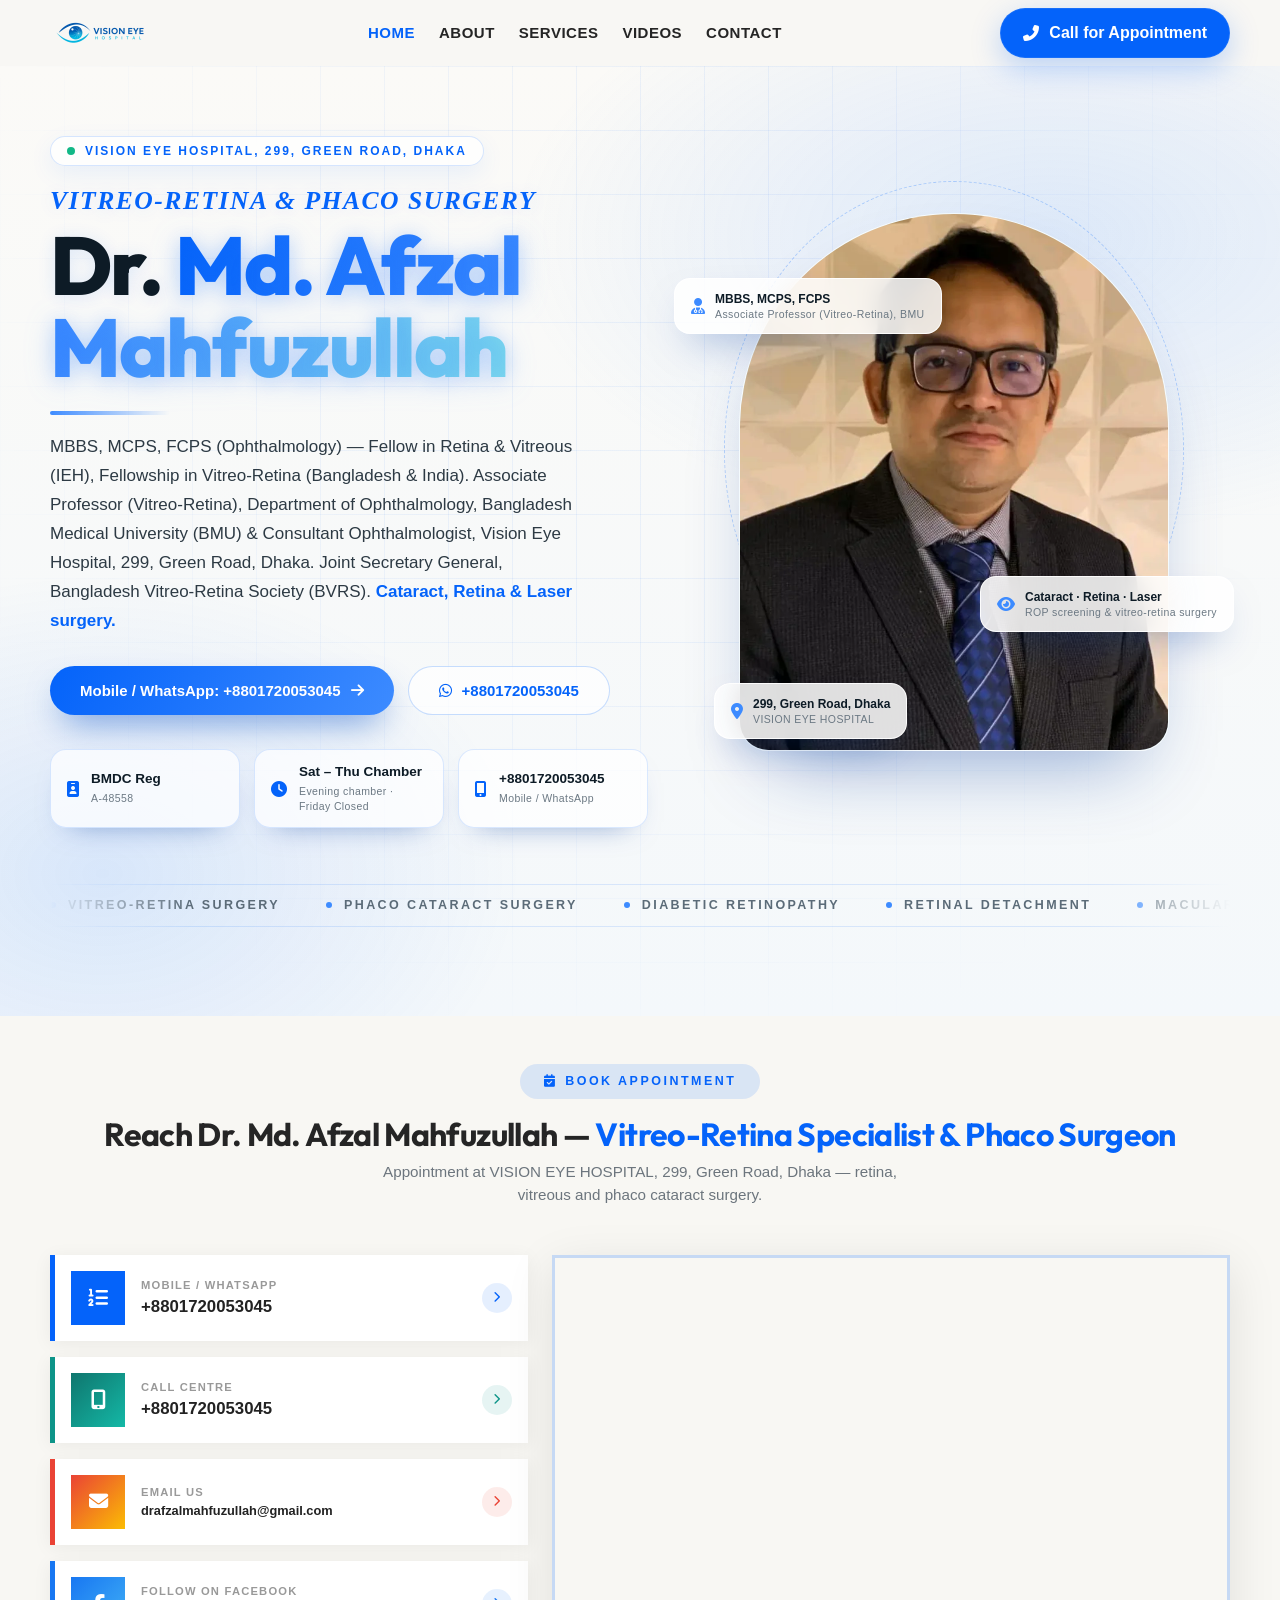
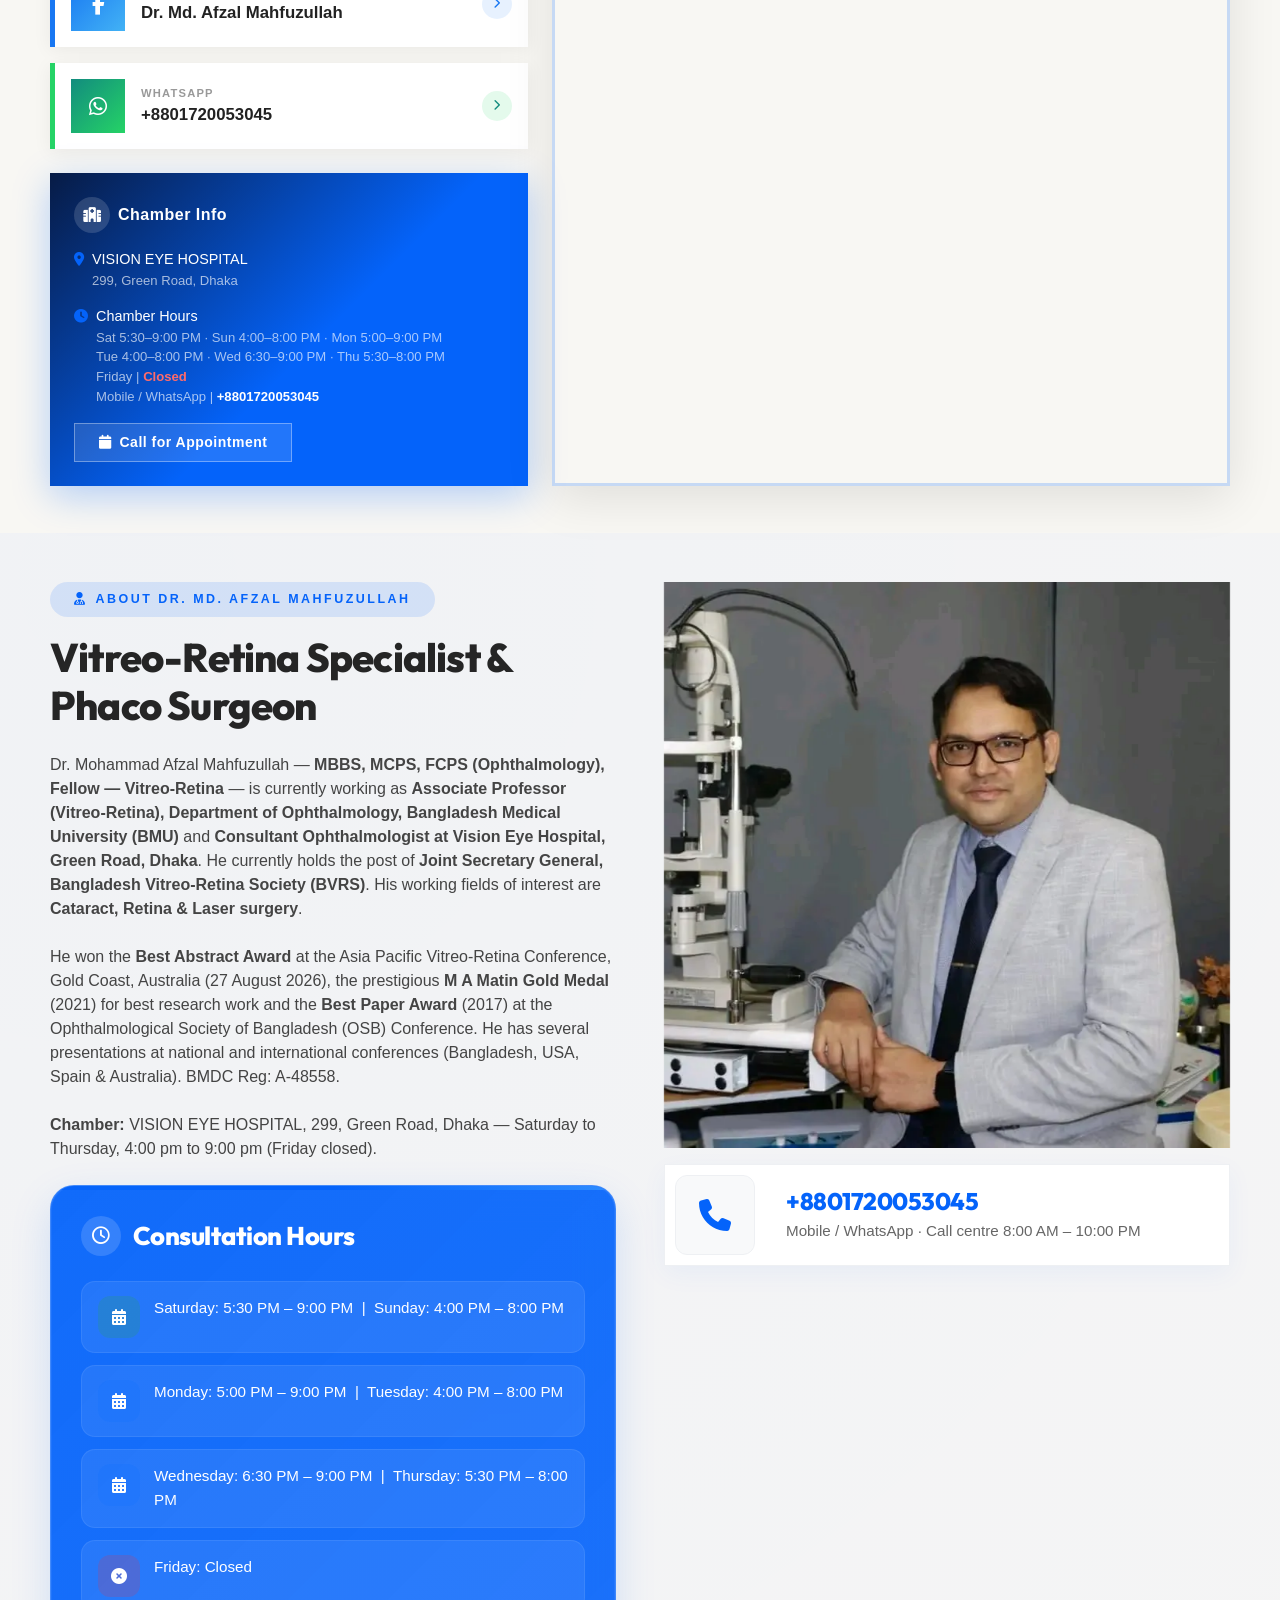
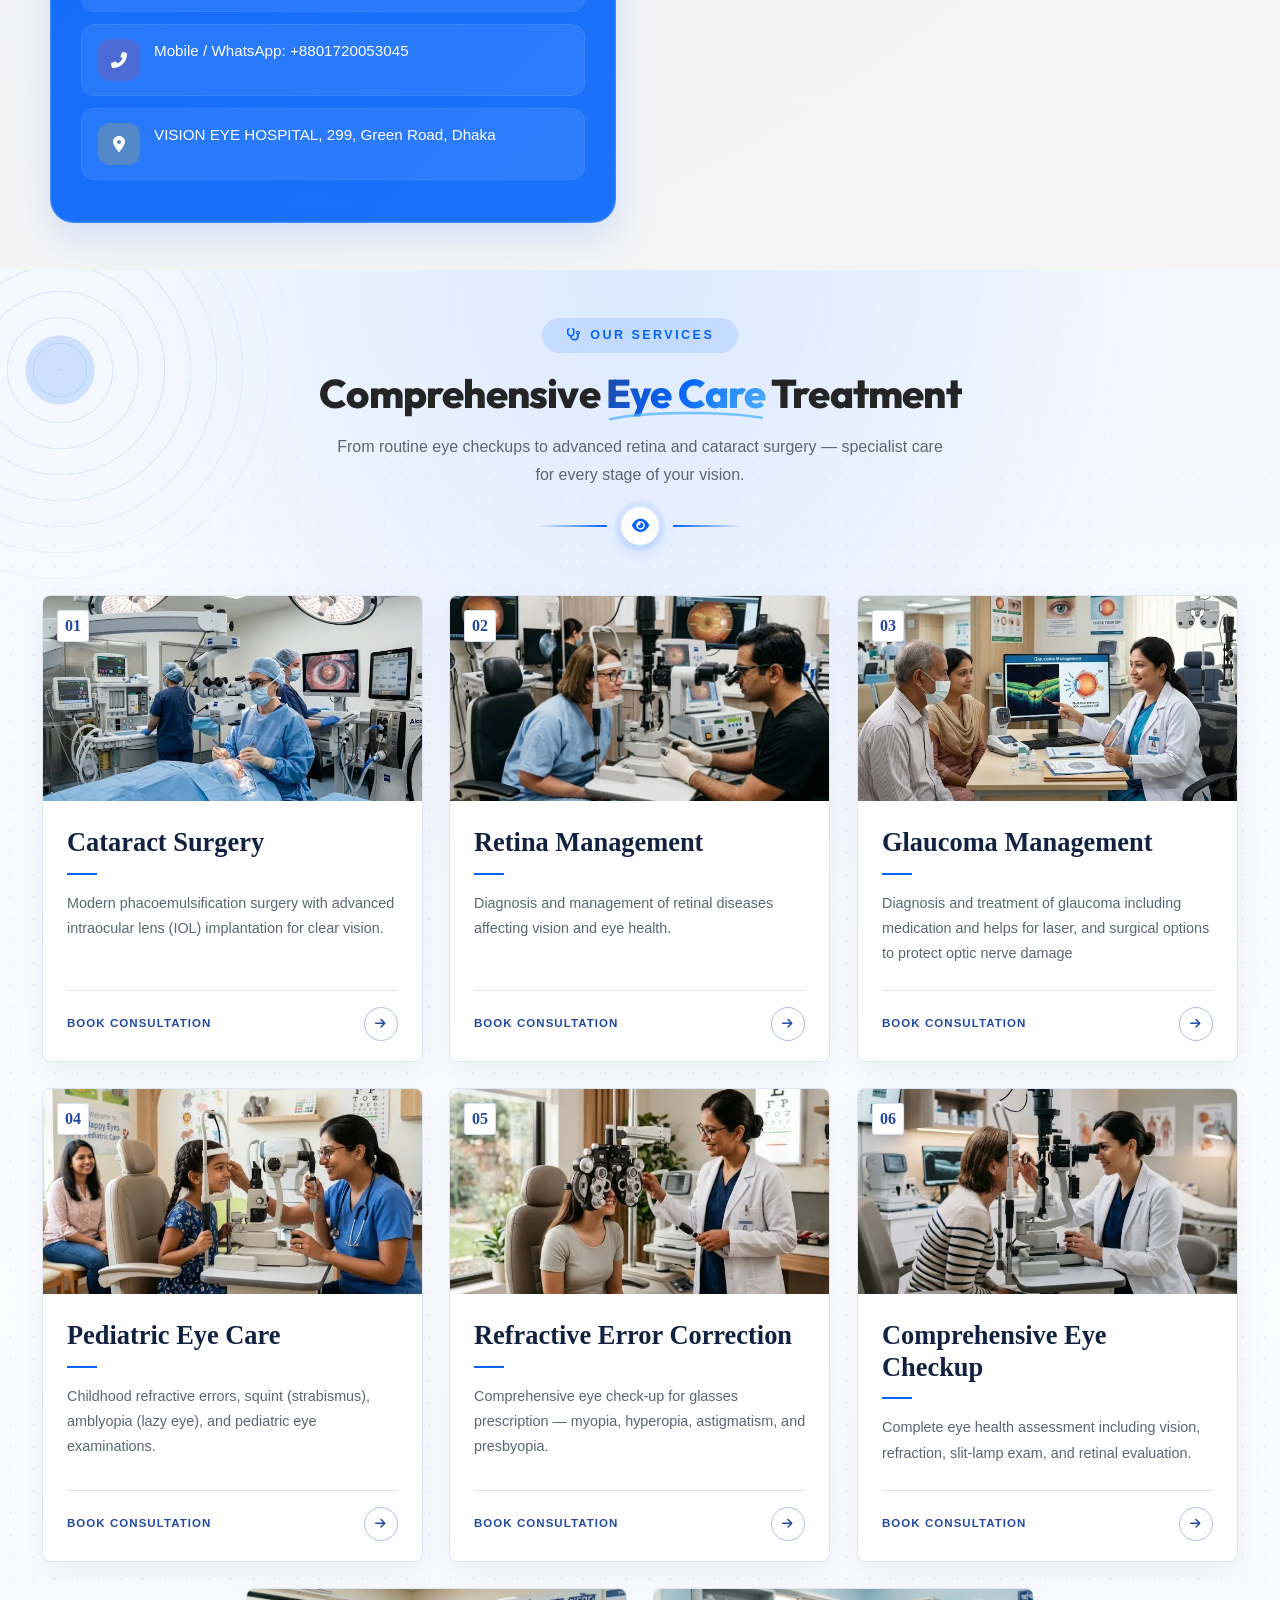
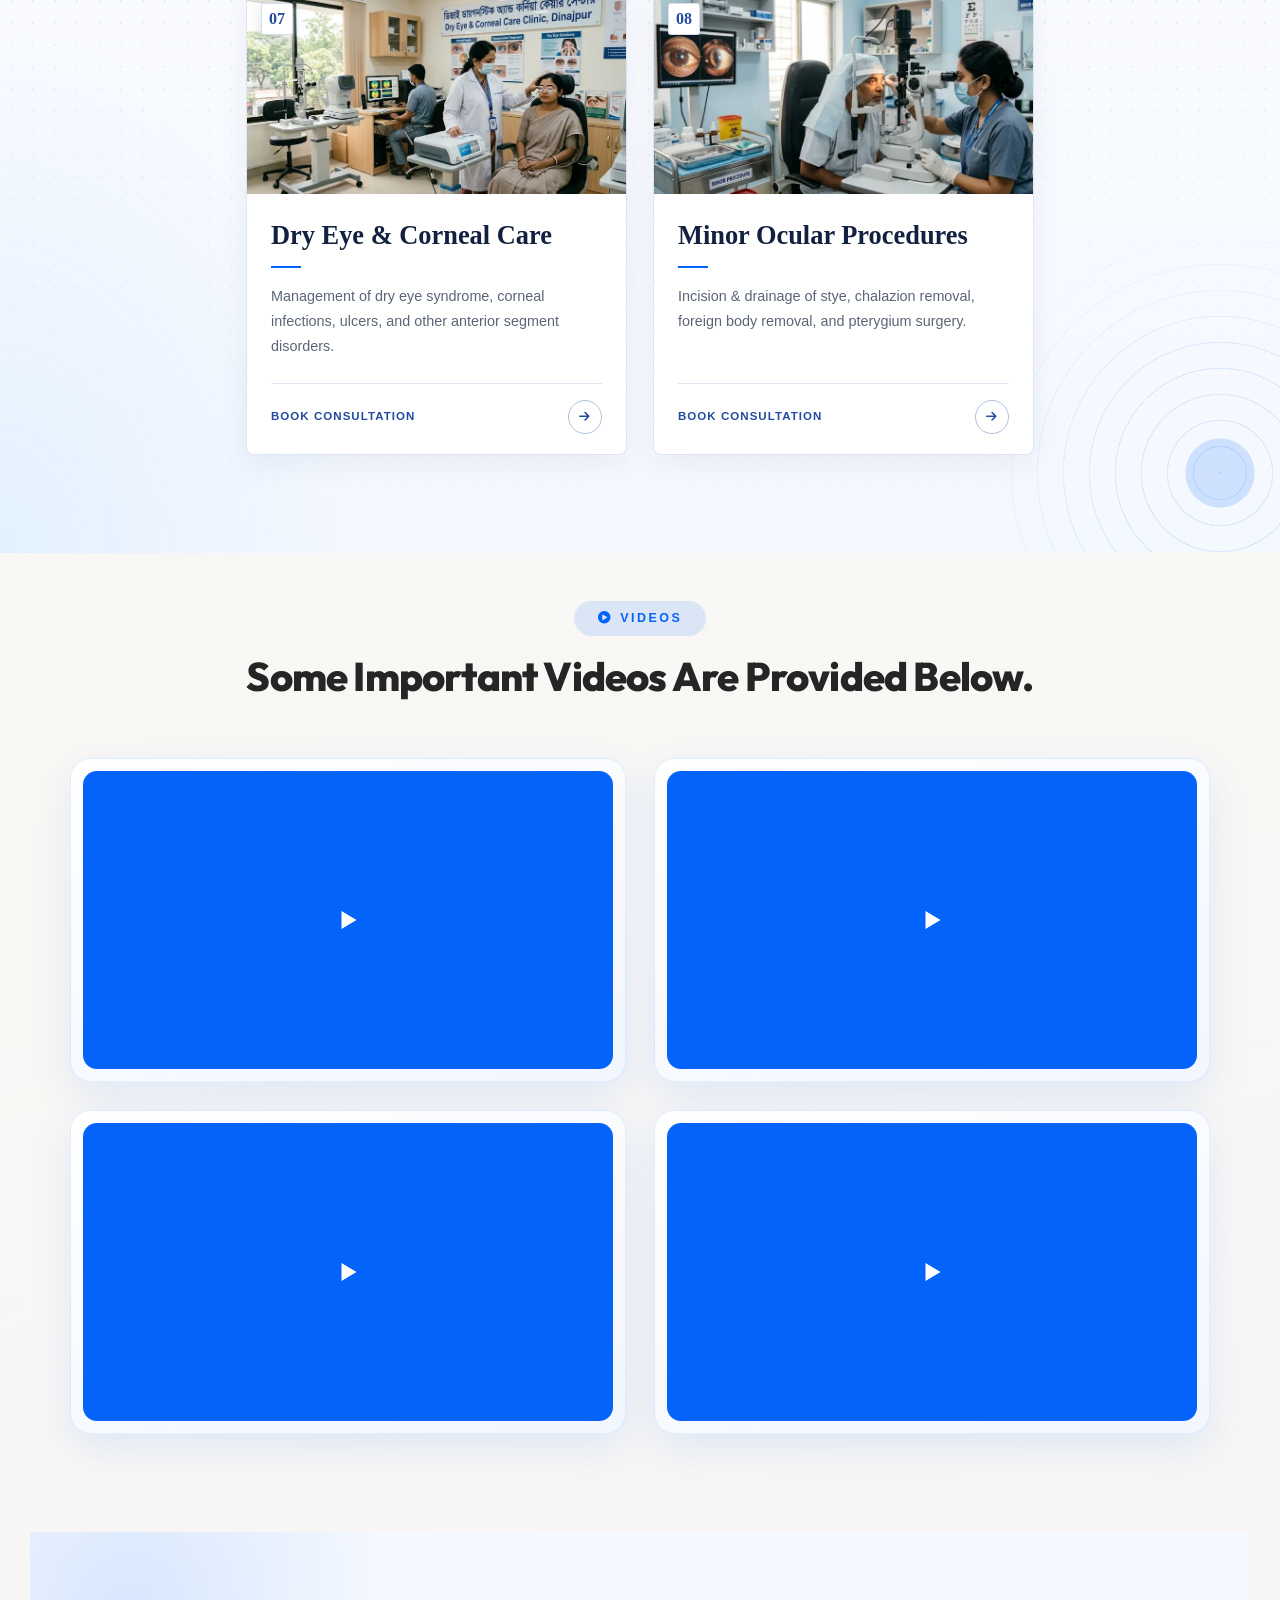
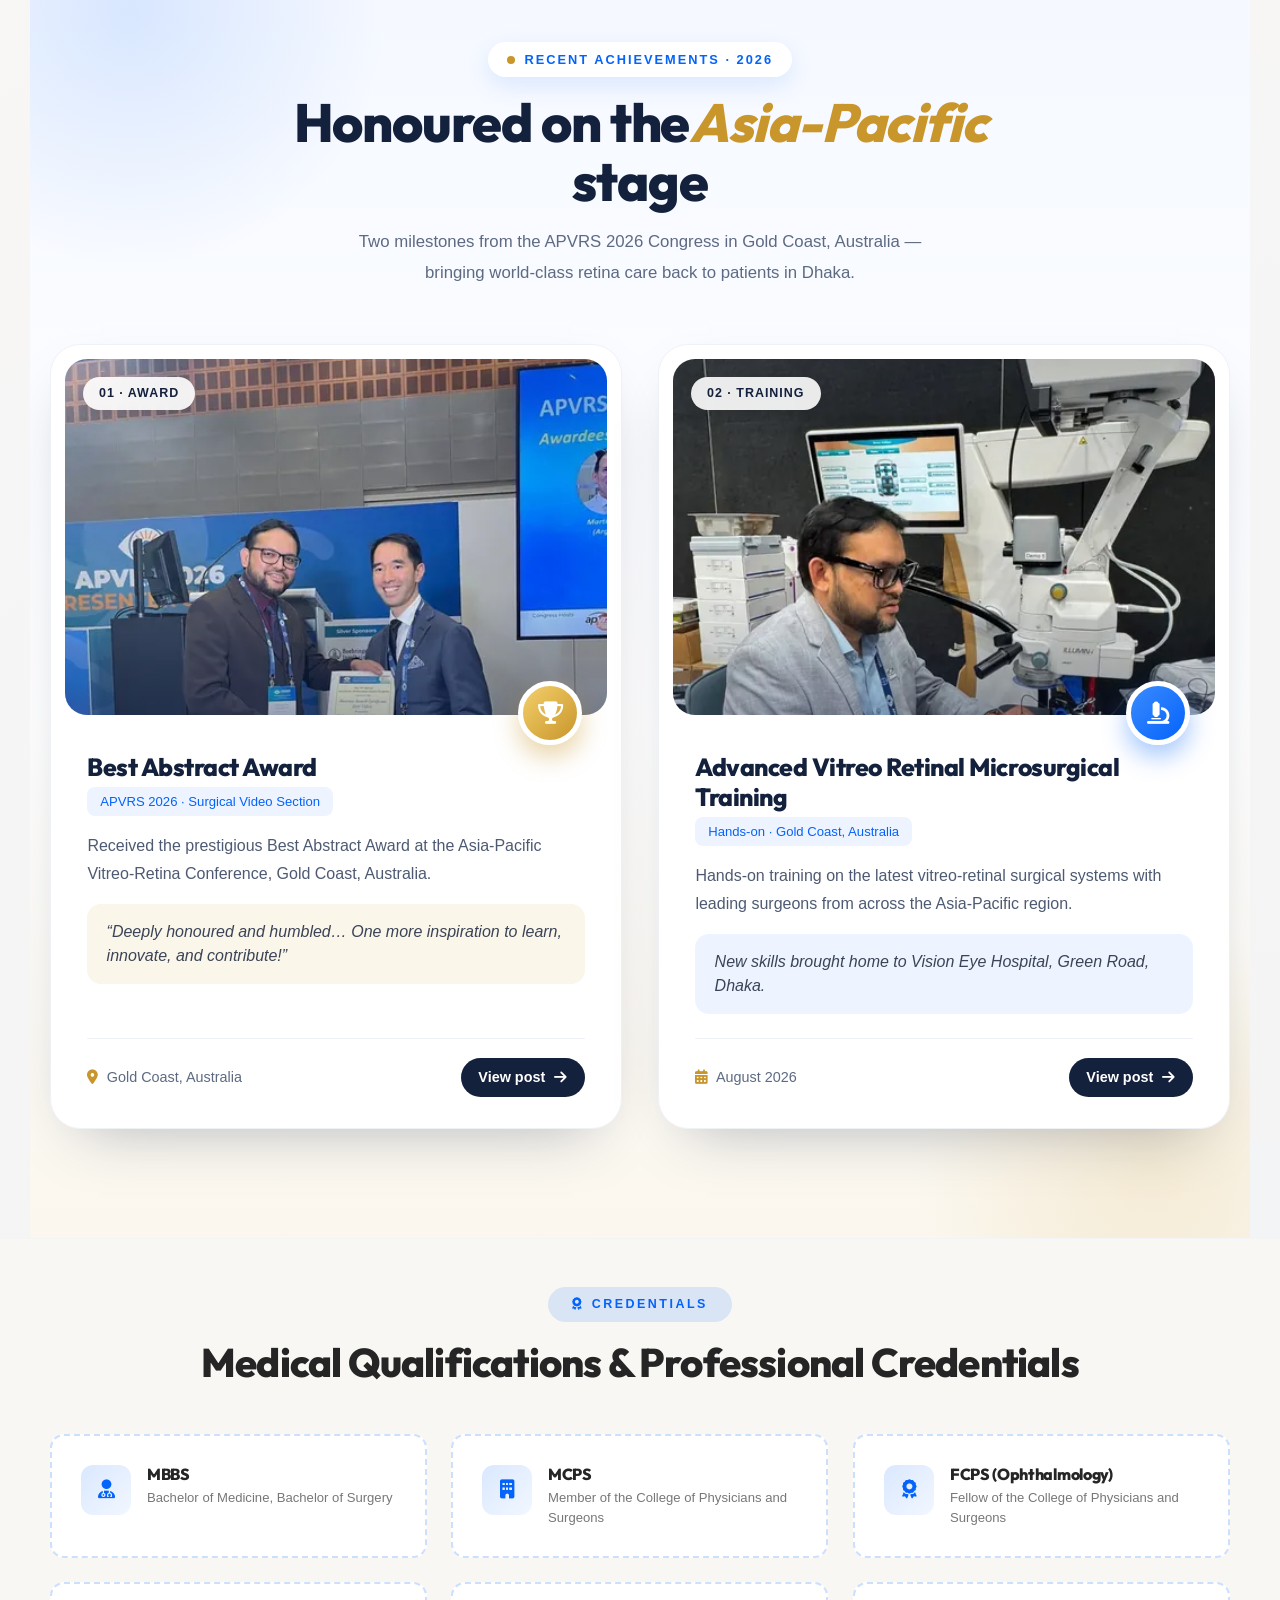
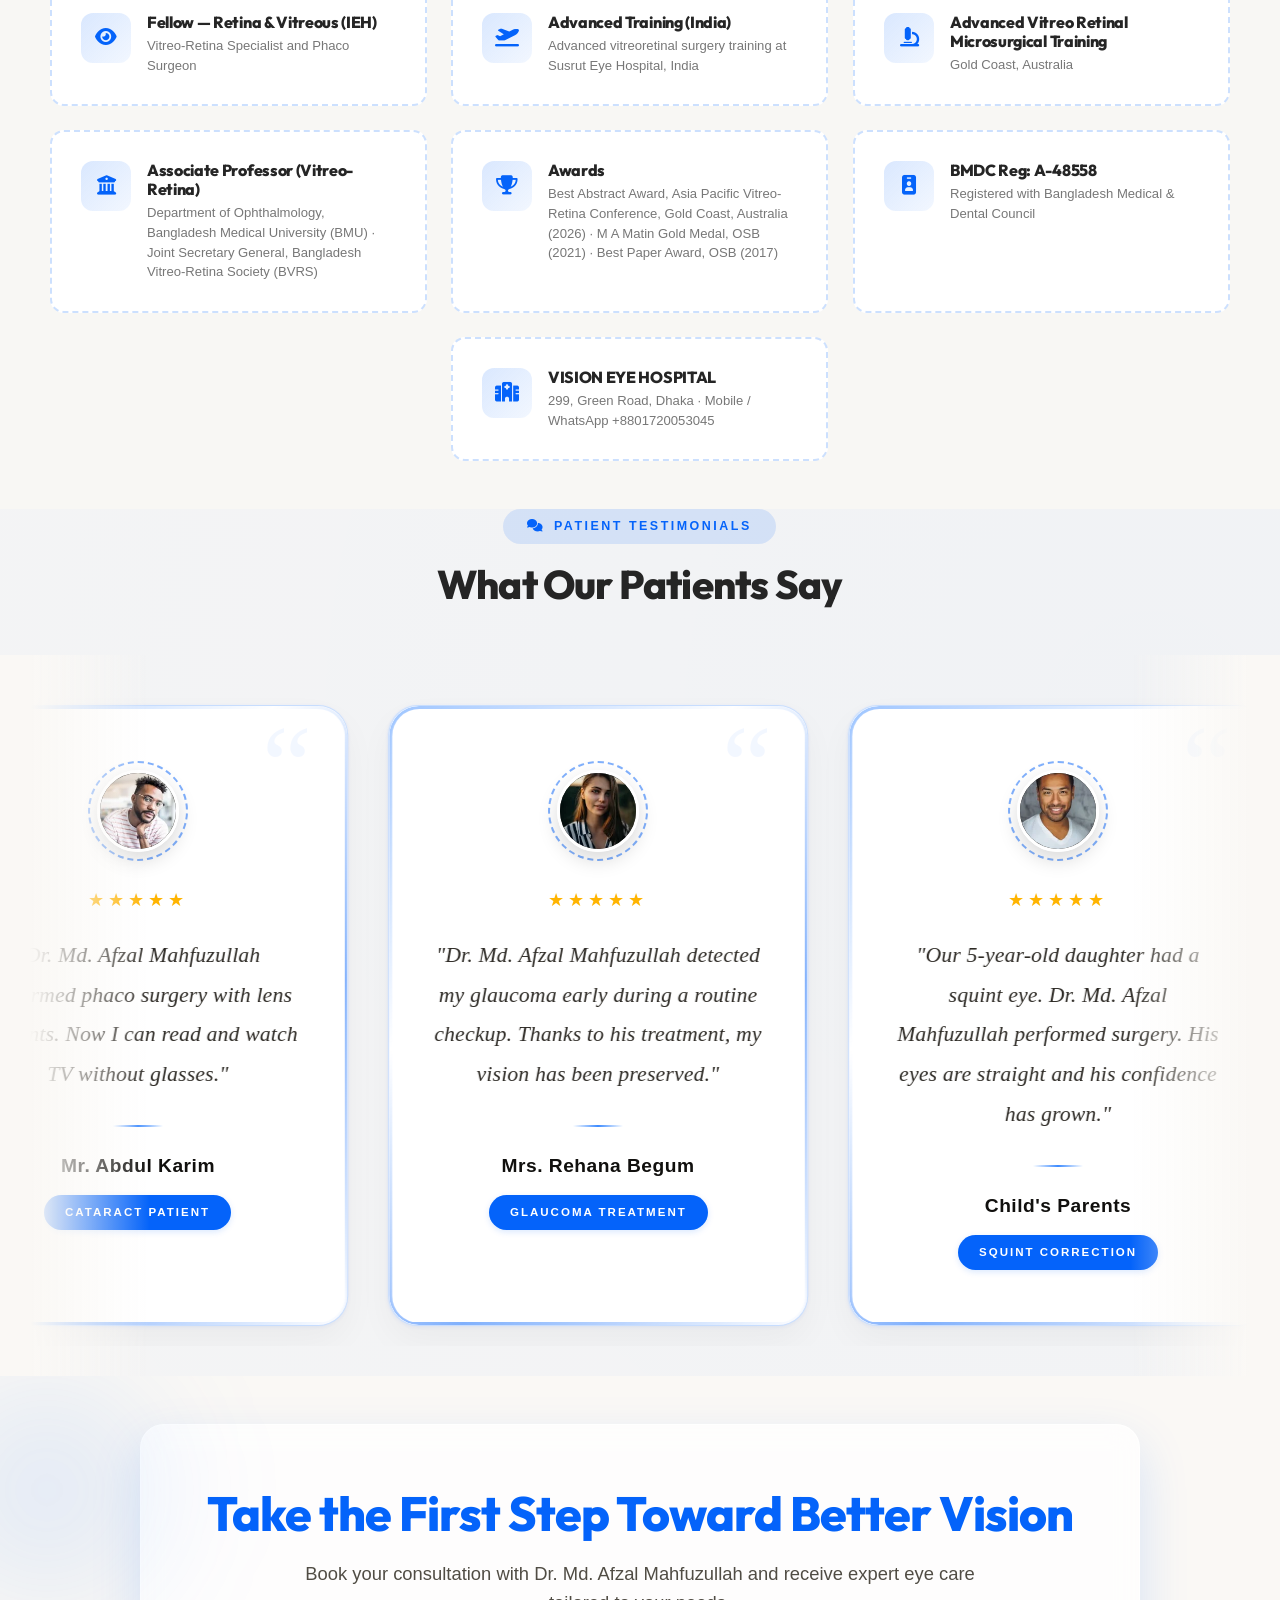
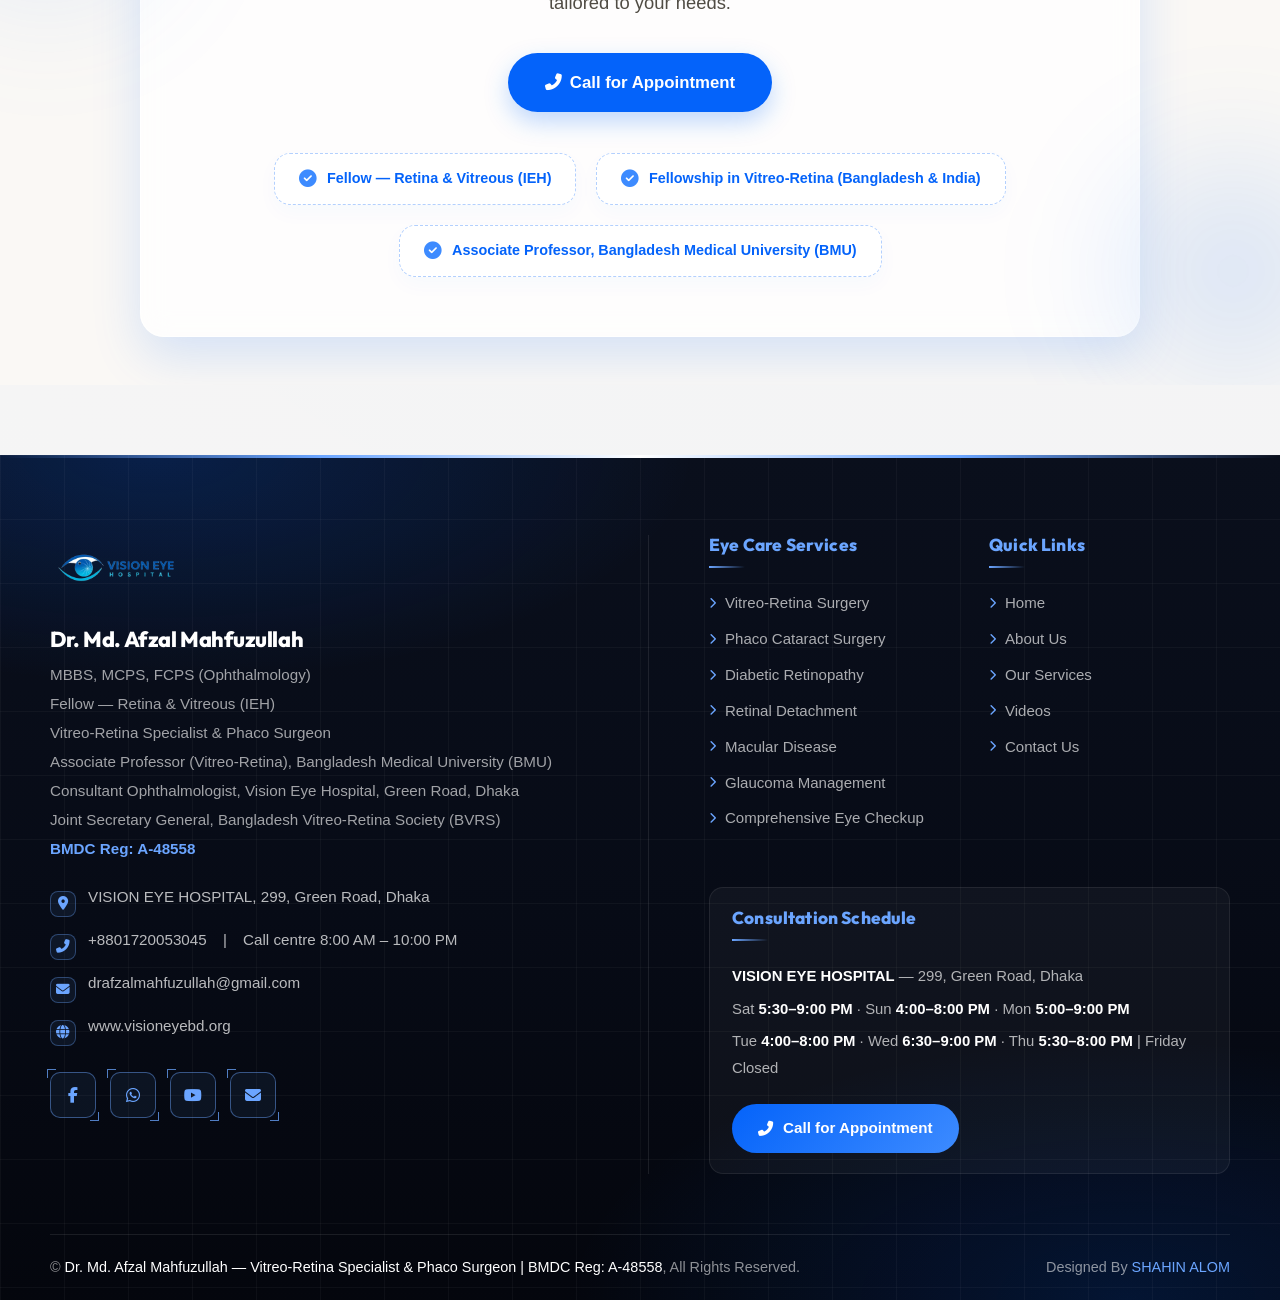
==== commit 1476f7c6: "Changes" ====
--- a/public/site/html/index.html
+++ b/public/site/html/index.html
@@ -58,17 +58,18 @@
       ]
     }
     </script>
-<link href="../images/vision-eye-logo.png" rel="icon"/>
+<link href="../images/favicon-96.webp" rel="icon" type="image/png"/>
 <link href="https://fonts.googleapis.com" rel="preconnect"/>
 <link crossorigin="" href="https://fonts.gstatic.com" rel="preconnect"/>
+<link as="image" fetchpriority="high" href="../images/doctor-main.webp" rel="preload"/>
+<link as="image" href="../images/vision-eye-logo.webp" rel="preload"/>
+<link href="https://fonts.googleapis.com/css2?family=Outfit:wght@400;500;600;700;800;900&family=Plus+Jakarta+Sans:wght@400;500;600;700;800&display=swap" rel="stylesheet"/>
 <link href="../css/css2.css" rel="stylesheet"/>
 <link href="../css/all.min.css" rel="stylesheet"/>
 <link href="../css/bootstrap-icons.css" rel="stylesheet"/>
 <link href="../css/animate.min.css" rel="stylesheet"/>
 <link href="../css/owl.carousel.min.css" rel="stylesheet"/>
-<link href="../css/all.min.css" rel="stylesheet"/>
 <link href="../css/bootstrap.min.css" rel="stylesheet"/>
-<link href="../css/css2.css" rel="stylesheet"/>
 <link href="../css/style.css" rel="stylesheet"/>
 <link href="../css/typography.css" rel="stylesheet"/>
 <link href="../css/html.css" rel="stylesheet"/>
@@ -112,7 +113,7 @@
 <div class="container">
 <nav class="navbar navbar-expand-lg navbar-light p-0">
 <a class="navbar-brand py-2 me-0" href="index.html">
-<img alt="Dr. Md. Afzal Mahfuzullah - Vitreo-Retina Specialist" src="../images/vision-eye-logo.png" style="height: 50px; width: auto; display: block; object-fit: contain;"/>
+<img alt="Dr. Md. Afzal Mahfuzullah - Vitreo-Retina Specialist" src="../images/vision-eye-logo.webp" style="height: 50px; width: auto; display: block; object-fit: contain;"/>
 </a>
 <button class="navbar-toggler" data-bs-target="#navbarCollapse" data-bs-toggle="collapse" type="button">
 <span class="navbar-toggler-icon"></span>
@@ -243,7 +244,7 @@
 <div class="nhero__ring nhero__ring--a"></div>
 <div class="nhero__ring nhero__ring--b"></div>
 <div class="nhero__frame">
-<img alt="Dr. Md. Afzal Mahfuzullah - Vitreo-Retina Specialist &amp; Phaco Surgeon, comprehensive ophthalmic care" src="../images/doctor-main.jpg"/>
+<img alt="Dr. Md. Afzal Mahfuzullah - Vitreo-Retina Specialist &amp; Phaco Surgeon, comprehensive ophthalmic care" src="../images/doctor-main.webp"/>
 </div>
 <div class="nhero__chip nhero__chip--1"><i class="fas fa-user-md"></i><div>MBBS, MCPS, FCPS<small>Associate Professor (Vitreo-Retina), BMU</small></div></div>
 <div class="nhero__chip nhero__chip--2"><i class="fas fa-eye"></i><div>Cataract · Retina · Laser<small>ROP screening &amp; vitreo-retina surgery</small></div></div>
@@ -380,7 +381,7 @@
 </div>
 <div class="col-lg-7 wow fadeInRight" data-wow-delay="0.3s">
 <div class="rounded-3 overflow-hidden h-100" style="min-height:530px;box-shadow:0 12px 45px rgba(0,0,0,0.1);border:3px solid rgba(4,99,250,0.2);">
-<iframe allowfullscreen="" height="100%" loading="lazy" referrerpolicy="no-referrer-when-downgrade" src="https://www.google.com/maps?q=Vision%20Eye%20Hospital%2C%20299%20Green%20Road%2C%20Dhaka%2C%20Bangladesh&amp;output=embed" style="border:0;min-height:530px;display:block;" title="Dr. Md. Afzal Mahfuzullah - VISION EYE HOSPITAL Dhaka" width="100%">
+<iframe allowfullscreen="" height="100%" loading="eager" referrerpolicy="no-referrer-when-downgrade" src="https://www.google.com/maps?q=Vision%20Eye%20Hospital%2C%20299%20Green%20Road%2C%20Dhaka%2C%20Bangladesh&amp;output=embed" style="border:0;min-height:530px;display:block;" title="Dr. Md. Afzal Mahfuzullah - VISION EYE HOSPITAL Dhaka" width="100%">
 </iframe>
 </div>
 </div>
@@ -434,7 +435,7 @@
 </div>
 </div>
 <div class="col-lg-6 wow fadeIn" data-wow-delay="0.2s">
-<img alt="Dr. Md. Afzal Mahfuzullah - Vitreo-Retina Specialist &amp; Phaco Surgeon" class="img-fluid mb-3 rounded" src="../images/doctor-clinic.jpg" style="width:100%; height:auto; object-fit:contain;"/>
+<img alt="Dr. Md. Afzal Mahfuzullah - Vitreo-Retina Specialist &amp; Phaco Surgeon" class="img-fluid mb-3 rounded" src="../images/doctor-clinic.webp" style="width:100%; height:auto; object-fit:contain;"/>
 <div class="d-flex align-items-center bg-white rounded mb-3" style="border: 1px solid #eef0f3; box-shadow: 0 8px 24px rgba(4,99,250, 0.05); padding: 10px;">
 <div class="d-flex align-items-center justify-content-center flex-shrink-0" style="width: 80px; height: 80px; background: #f8f9fa; border: 1px solid #eef0f3; border-radius: 12px; margin-right: 15px;">
 <i class="fa fa-phone fa-2x" style="color: #0463FA;"></i>
@@ -465,7 +466,7 @@
 <div class="serrr15">
 <div class="serrr1 wow fadeInUp" data-wow-delay="0.10s">
 <div class="serrr2">
-<img alt="Cataract Surgery – Advanced Cataract Treatment" loading="lazy" src="../images/cataractsurgery.jpg"/>
+<img alt="Cataract Surgery – Advanced Cataract Treatment" loading="eager" src="../images/cataractsurgery.webp"/>
 </div>
 <h3>Cataract Surgery</h3>
 <p class="svc-desc">Modern phacoemulsification surgery with advanced intraocular lens (IOL) implantation for clear vision.</p>
@@ -473,7 +474,7 @@
 </div>
 <div class="serrr11 wow fadeInUp" data-wow-delay="0.22s">
 <div class="serrr12">
-<img alt="Retina Management – Retinal Care &amp; Treatment" loading="lazy" src="../images/retinamanagement.jpg"/>
+<img alt="Retina Management – Retinal Care &amp; Treatment" loading="eager" src="../images/retinamanagement.webp"/>
 </div>
 <h3>Retina Management</h3>
 <p class="svc-desc">Diagnosis and management of retinal diseases affecting vision and eye health.</p>
@@ -481,7 +482,7 @@
 </div>
 <div class="serrr3 wow fadeInUp" data-wow-delay="0.34s">
 <div class="serrr4">
-<img alt="Glaucoma Management – Glaucoma Treatment" loading="lazy" src="../images/glaucomamanagement.jpg"/>
+<img alt="Glaucoma Management – Glaucoma Treatment" loading="eager" src="../images/glaucomamanagement.webp"/>
 </div>
 <h3>Glaucoma Management</h3>
 <p class="svc-desc">Diagnosis and treatment of glaucoma including medication and helps for laser, and surgical options to protect optic nerve damage</p>
@@ -489,7 +490,7 @@
 </div>
 <div class="serrr7 wow fadeInUp" data-wow-delay="0.10s">
 <div class="serrr8">
-<img alt="Pediatric Eye Care – Children's Eye Care" loading="lazy" src="../images/pediatriceyecare.jpg"/>
+<img alt="Pediatric Eye Care – Children's Eye Care" loading="eager" src="../images/pediatriceyecare.webp"/>
 </div>
 <h3>Pediatric Eye Care</h3>
 <p class="svc-desc">Childhood refractive errors, squint (strabismus), amblyopia (lazy eye), and pediatric eye examinations.</p>
@@ -497,7 +498,7 @@
 </div>
 <div class="serrr9 wow fadeInUp" data-wow-delay="0.22s">
 <div class="serrr10">
-<img alt="Refractive Error Correction – Glasses Prescription" loading="lazy" src="../images/refractive .jpg"/>
+<img alt="Refractive Error Correction – Glasses Prescription" loading="eager" src="../images/refractive.webp"/>
 </div>
 <h3>Refractive Error Correction</h3>
 <p class="svc-desc">Comprehensive eye check-up for glasses prescription — myopia, hyperopia, astigmatism, and presbyopia.</p>
@@ -505,7 +506,7 @@
 </div>
 <div class="serrr11 wow fadeInUp" data-wow-delay="0.34s">
 <div class="serrr12">
-<img alt="Comprehensive Eye Checkup – Complete Eye Examination" loading="lazy" src="../images/comprehensiveeyecheckup.jpg"/>
+<img alt="Comprehensive Eye Checkup – Complete Eye Examination" loading="eager" src="../images/comprehensiveeyecheckup.webp"/>
 </div>
 <h3>Comprehensive Eye Checkup</h3>
 <p class="svc-desc">Complete eye health assessment including vision, refraction, slit-lamp exam, and retinal evaluation.</p>
@@ -513,7 +514,7 @@
 </div>
 <div class="serrr11 wow fadeInUp" data-wow-delay="0.10s">
 <div class="serrr12">
-<img alt="Dry Eye &amp; Corneal Care – Dry Eye &amp; Corneal Treatment" loading="lazy" src="../images/dryeye.jpg"/>
+<img alt="Dry Eye &amp; Corneal Care – Dry Eye &amp; Corneal Treatment" loading="eager" src="../images/dryeye.webp"/>
 </div>
 <h3>Dry Eye &amp; Corneal Care</h3>
 <p class="svc-desc">Management of dry eye syndrome, corneal infections, ulcers, and other anterior segment disorders.</p>
@@ -521,7 +522,7 @@
 </div>
 <div class="serrr11 wow fadeInUp" data-wow-delay="0.22s">
 <div class="serrr12">
-<img alt="Minor Ocular Procedures – Minor Eye Surgical Procedures" loading="lazy" src="../images/minorocular.jpg"/>
+<img alt="Minor Ocular Procedures – Minor Eye Surgical Procedures" loading="eager" src="../images/minorocular.webp"/>
 </div>
 <h3>Minor Ocular Procedures</h3>
 <p class="svc-desc">Incision &amp; drainage of stye, chalazion removal, foreign body removal, and pterygium surgery.</p>
@@ -540,10 +541,10 @@
 <h1 class="mb-3">Some Important Videos Are Provided Below.</h1>
 </div>
 <div class="ytgrid">
-<div class="ytcard"><div aria-label="Play video: Eye care video 1" class="ytframe ytlite" data-yt="hDtoChwmqLM" role="button" tabindex="0"><img alt="Dr. Md. Afzal Mahfuzullah - Eye care video 1" decoding="async" height="540" loading="lazy" sizes="(max-width: 767px) calc(100vw - 32px), 550px" src="../images/video1-thumbnail-960.webp" srcset="../images/video1-thumbnail-480.webp 480w, ../images/video1-thumbnail-960.webp 960w" width="960"/><span aria-hidden="true" class="ytplay"></span></div></div>
-<div class="ytcard"><div aria-label="Play video: Eye care video 2" class="ytframe ytlite" data-yt="ZPc7UK4BFt4" role="button" tabindex="0"><img alt="Dr. Md. Afzal Mahfuzullah - Eye care video 2" decoding="async" height="540" loading="lazy" sizes="(max-width: 767px) calc(100vw - 32px), 550px" src="../images/video2-thumbnail-960.webp" srcset="../images/video2-thumbnail-480.webp 480w, ../images/video2-thumbnail-960.webp 960w" width="960"/><span aria-hidden="true" class="ytplay"></span></div></div>
-<div class="ytcard"><div aria-label="Play video: Eye care video 3" class="ytframe ytlite" data-yt="k5aZkEhyRoI" role="button" tabindex="0"><img alt="Dr. Md. Afzal Mahfuzullah - Eye care video 3" decoding="async" height="540" loading="lazy" sizes="(max-width: 767px) calc(100vw - 32px), 550px" src="../images/video3-thumbnail-960.webp" srcset="../images/video3-thumbnail-480.webp 480w, ../images/video3-thumbnail-960.webp 960w" width="960"/><span aria-hidden="true" class="ytplay"></span></div></div>
-<div class="ytcard"><div aria-label="Play video: Eye care video 4" class="ytframe ytlite" data-yt="h9XHSyQxvC4" role="button" tabindex="0"><img alt="Dr. Md. Afzal Mahfuzullah - Eye care video 4" decoding="async" height="540" loading="lazy" sizes="(max-width: 767px) calc(100vw - 32px), 550px" src="../images/video4-thumbnail-960.webp" srcset="../images/video4-thumbnail-480.webp 480w, ../images/video4-thumbnail-960.webp 960w" width="960"/><span aria-hidden="true" class="ytplay"></span></div></div>
+<div class="ytcard"><div aria-label="Play video: Eye care video 1" class="ytframe ytlite" data-yt="hDtoChwmqLM" role="button" tabindex="0"><img alt="Dr. Md. Afzal Mahfuzullah - Eye care video 1" decoding="async" height="540" loading="eager" sizes="(max-width: 767px) calc(100vw - 32px), 550px" src="../images/video1-thumbnail-960.webp" srcset="../images/video1-thumbnail-480.webp 480w, ../images/video1-thumbnail-960.webp 960w" width="960"/><span aria-hidden="true" class="ytplay"></span></div></div>
+<div class="ytcard"><div aria-label="Play video: Eye care video 2" class="ytframe ytlite" data-yt="ZPc7UK4BFt4" role="button" tabindex="0"><img alt="Dr. Md. Afzal Mahfuzullah - Eye care video 2" decoding="async" height="540" loading="eager" sizes="(max-width: 767px) calc(100vw - 32px), 550px" src="../images/video2-thumbnail-960.webp" srcset="../images/video2-thumbnail-480.webp 480w, ../images/video2-thumbnail-960.webp 960w" width="960"/><span aria-hidden="true" class="ytplay"></span></div></div>
+<div class="ytcard"><div aria-label="Play video: Eye care video 3" class="ytframe ytlite" data-yt="k5aZkEhyRoI" role="button" tabindex="0"><img alt="Dr. Md. Afzal Mahfuzullah - Eye care video 3" decoding="async" height="540" loading="eager" sizes="(max-width: 767px) calc(100vw - 32px), 550px" src="../images/video3-thumbnail-960.webp" srcset="../images/video3-thumbnail-480.webp 480w, ../images/video3-thumbnail-960.webp 960w" width="960"/><span aria-hidden="true" class="ytplay"></span></div></div>
+<div class="ytcard"><div aria-label="Play video: Eye care video 4" class="ytframe ytlite" data-yt="h9XHSyQxvC4" role="button" tabindex="0"><img alt="Dr. Md. Afzal Mahfuzullah - Eye care video 4" decoding="async" height="540" loading="eager" sizes="(max-width: 767px) calc(100vw - 32px), 550px" src="../images/video4-thumbnail-960.webp" srcset="../images/video4-thumbnail-480.webp 480w, ../images/video4-thumbnail-960.webp 960w" width="960"/><span aria-hidden="true" class="ytplay"></span></div></div>
 </div>
 </div>
 </div>
@@ -559,8 +560,8 @@
 </div>
 <div class="ach2__grid">
 <article class="ach2__card wow fadeInUp" data-wow-delay="0.15s">
-<a class="ach2__photo" data-achv-index="0" href="../images/achievements/apvrs2026-award-ceremony.jpg">
-<img alt="Dr. Md. Afzal Mahfuzullah receiving the Best Abstract Award at APVRS 2026, Gold Coast, Australia" loading="lazy" src="../images/achievements/apvrs2026-award-ceremony.jpg"/>
+<a class="ach2__photo" data-achv-index="0" href="../images/achievements/apvrs2026-award-ceremony.webp">
+<img alt="Dr. Md. Afzal Mahfuzullah receiving the Best Abstract Award at APVRS 2026, Gold Coast, Australia" loading="eager" src="../images/achievements/apvrs2026-award-ceremony-sm.webp"/>
 <span class="ach2__tag">01 · Award</span>
 </a>
 <div class="ach2__content">
@@ -576,8 +577,8 @@
 </div>
 </article>
 <article class="ach2__card wow fadeInUp" data-wow-delay="0.3s">
-<a class="ach2__photo" data-achv-index="1" href="../images/achievements/apvrs2026-microsurgical-training.jpg">
-<img alt="Dr. Md. Afzal Mahfuzullah during Advanced Vitreo Retinal Microsurgical Training in Gold Coast, Australia" loading="lazy" src="../images/achievements/apvrs2026-microsurgical-training.jpg"/>
+<a class="ach2__photo" data-achv-index="1" href="../images/achievements/apvrs2026-microsurgical-training.webp">
+<img alt="Dr. Md. Afzal Mahfuzullah during Advanced Vitreo Retinal Microsurgical Training in Gold Coast, Australia" loading="eager" src="../images/achievements/apvrs2026-microsurgical-training-sm.webp"/>
 <span class="ach2__tag">02 · Training</span>
 </a>
 <div class="ach2__content">
@@ -720,7 +721,7 @@
 <div class="revi9">
 <div class="revi10"></div>
 <div class="revi11">
-<img alt="Mr. Abdul Karim" src="../images/photo-1566492031773-4f4e44671857.jpg"/>
+<img alt="Mr. Abdul Karim" src="../images/photo-1566492031773-4f4e44671857.webp"/>
 </div>
 </div>
 <div class="revi12">★★★★★</div>
@@ -736,7 +737,7 @@
 <div class="revi9">
 <div class="revi10"></div>
 <div class="revi11">
-<img alt="Mrs. Rehana Begum" src="../images/photo-1544005313-94ddf0286df2.jpg"/>
+<img alt="Mrs. Rehana Begum" src="../images/photo-1544005313-94ddf0286df2.webp"/>
 </div>
 </div>
 <div class="revi12">★★★★★</div>
@@ -752,7 +753,7 @@
 <div class="revi9">
 <div class="revi10"></div>
 <div class="revi11">
-<img alt="Child's Parents" src="../images/photo-1507003211169-0a1dd7228f2d.jpg"/>
+<img alt="Child's Parents" src="../images/photo-1507003211169-0a1dd7228f2d.webp"/>
 </div>
 </div>
 <div class="revi12">★★★★★</div>
@@ -800,7 +801,7 @@
 <div class="container">
 <div class="vfooter__grid">
 <div class="vfooter__brandcol">
-<img alt="VISION EYE HOSPITAL - Dr. Md. Afzal Mahfuzullah" class="vfooter__logo" src="../images/vision-eye-logo.png"/>
+<img alt="VISION EYE HOSPITAL - Dr. Md. Afzal Mahfuzullah" class="vfooter__logo" src="../images/vision-eye-logo.webp"/>
 <div class="vfooter__name">Dr. Md. Afzal Mahfuzullah</div>
 <p class="vfooter__meta">
                         MBBS, MCPS, FCPS (Ophthalmology)<br/>
--- a/public/site/css/typography.css
+++ b/public/site/css/typography.css
@@ -1,5 +1,5 @@
 /* Global bold typography override */
-@import url('https://fonts.googleapis.com/css2?family=Outfit:wght@400;500;600;700;800;900&family=Plus+Jakarta+Sans:wght@400;500;600;700;800&display=swap');
+500;600;700;800;900&family=Plus+Jakarta+Sans:wght@400;500;600;700;800&display=swap');
 
 body,
 p, span, li, a, label, input, textarea, select, button,
--- a/public/site/css/html.css
+++ b/public/site/css/html.css
@@ -2810,3 +2810,29 @@
     .svc-showcase .serrr15 > div .serrr13{margin:0 20px 18px;}
 }
 .svc-showcase .serrr15 > div .serrr13 span{letter-spacing:.09em;}
+
+/* ============ Page header banners (AI images) ============ */
+.page-header{
+    background-color:#0b2a5c;
+    background-size:cover !important;
+    background-position:center center !important;
+    background-repeat:no-repeat !important;
+    min-height:300px;
+    display:flex;
+    align-items:center;
+    overflow:hidden;
+}
+.page-header--about{background-image:url(../images/headers/header-about.webp) !important;}
+.page-header--services{background-image:url(../images/headers/header-services.webp) !important;}
+.page-header--video{background-image:url(../images/headers/header-video.webp) !important;}
+.page-header--contact{background-image:url(../images/headers/header-contact.webp) !important;}
+.page-header::before{
+    background:
+        linear-gradient(90deg,rgba(6,24,60,.55) 0%,rgba(4,60,150,.55) 50%,rgba(6,24,60,.55) 100%),
+        linear-gradient(180deg,rgba(6,24,60,.15) 0%,rgba(6,24,60,.55) 100%) !important;
+}
+.page-header h1{text-shadow:0 6px 30px rgba(0,0,0,.35);}
+.page-header .container{width:100%;}
+@media (max-width:575px){
+    .page-header{min-height:200px;background-position:center center !important;}
+}
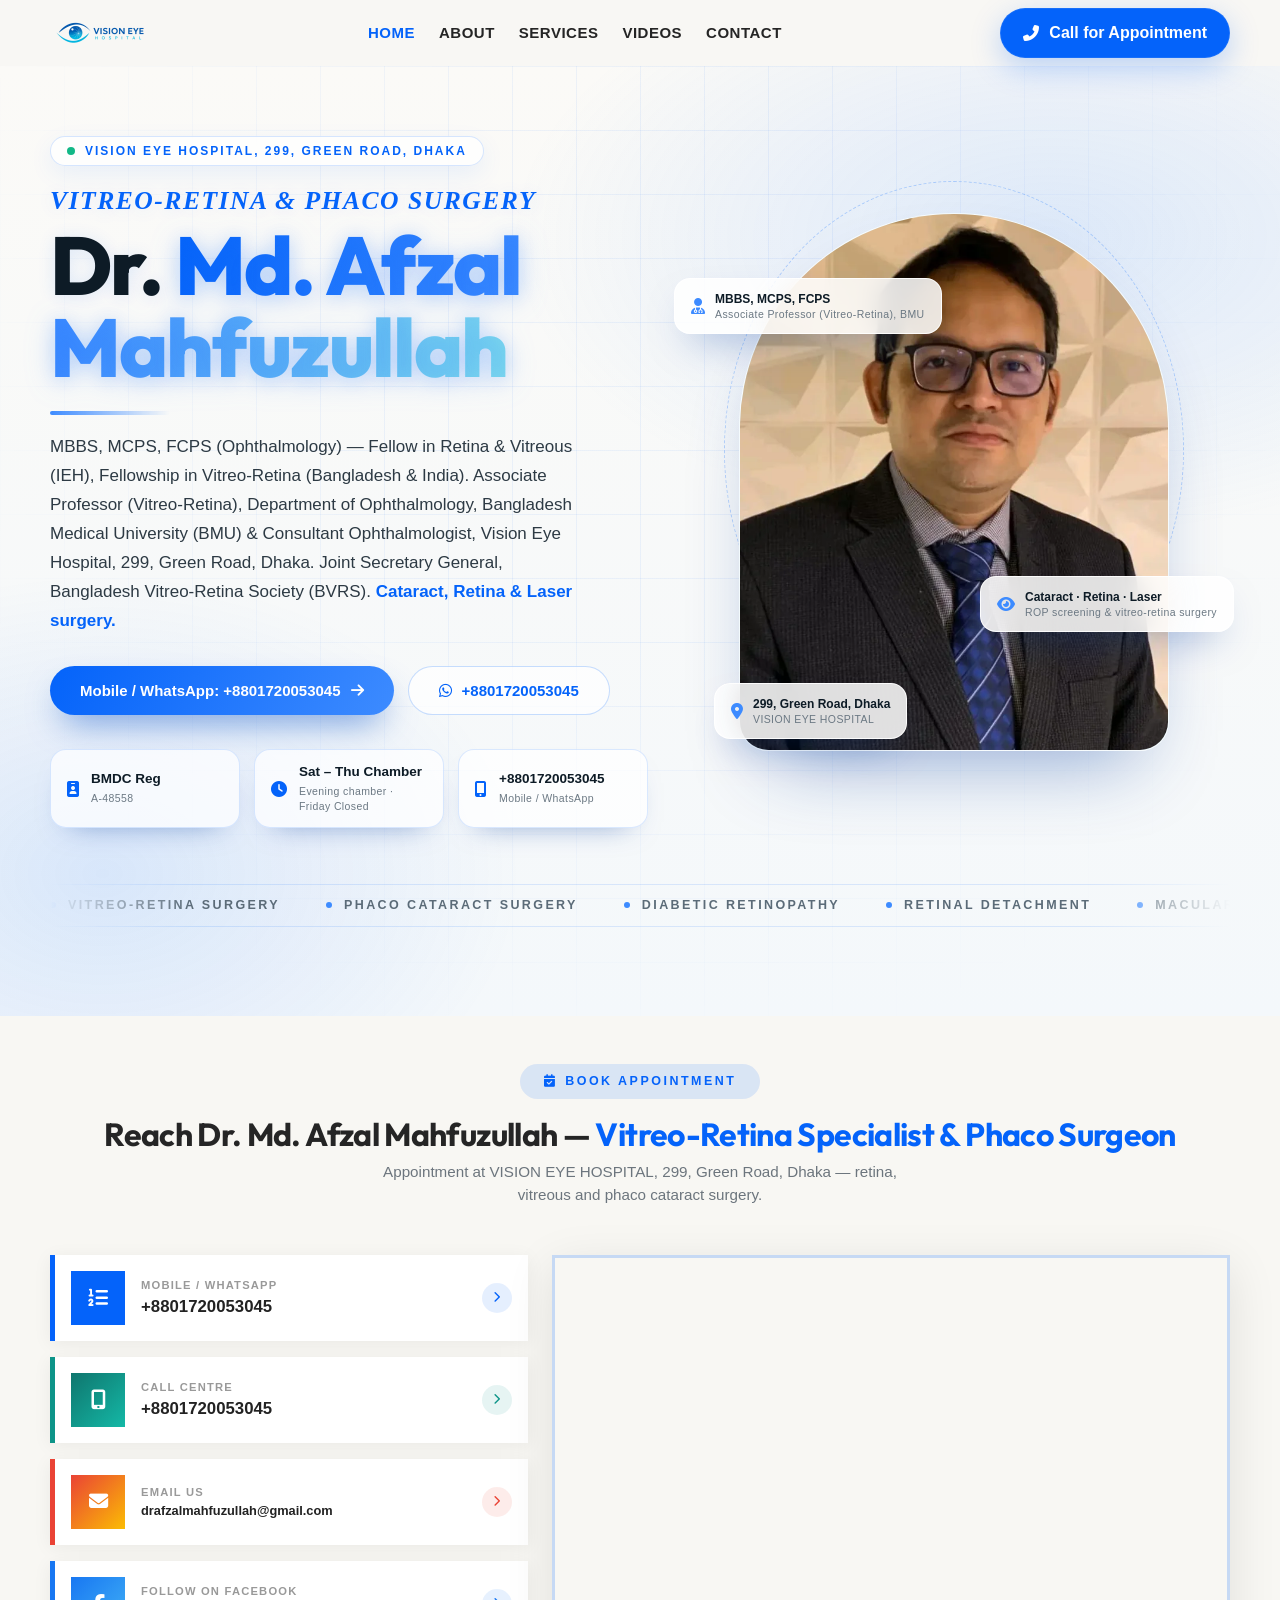
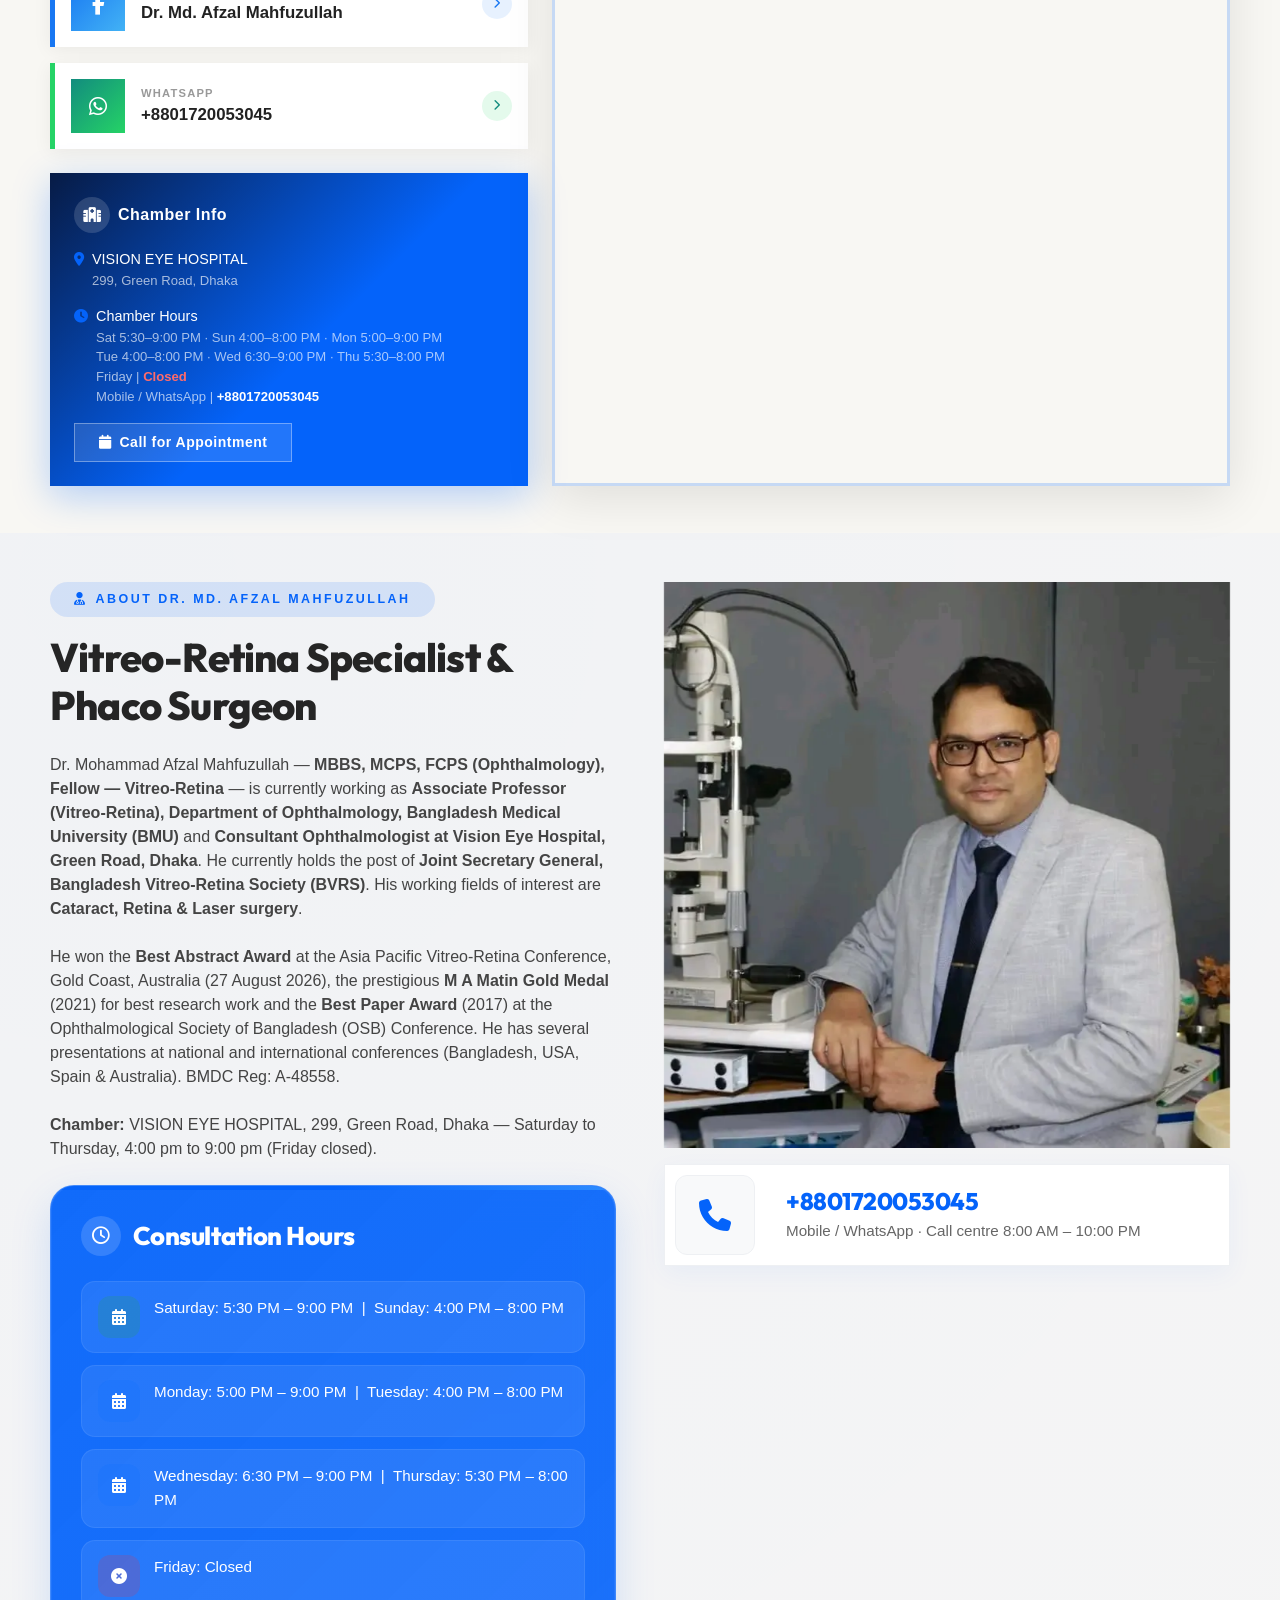
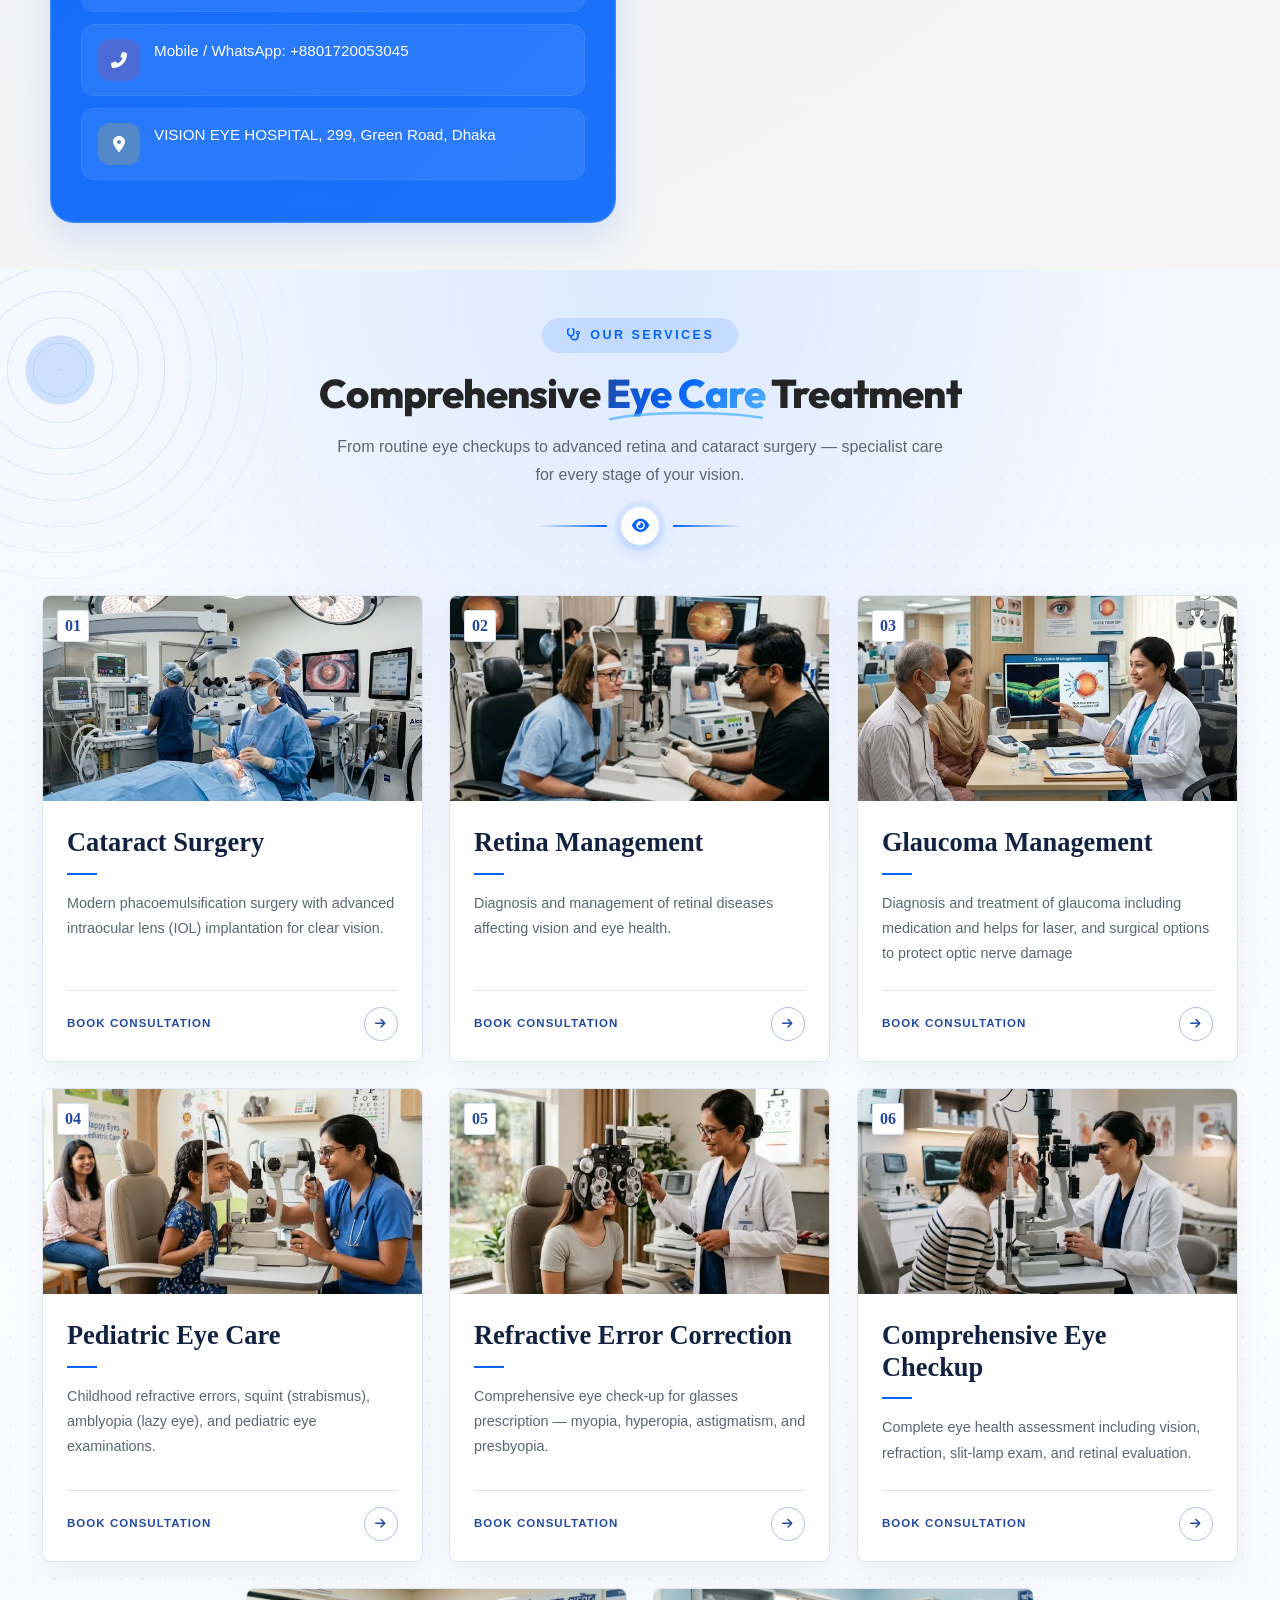
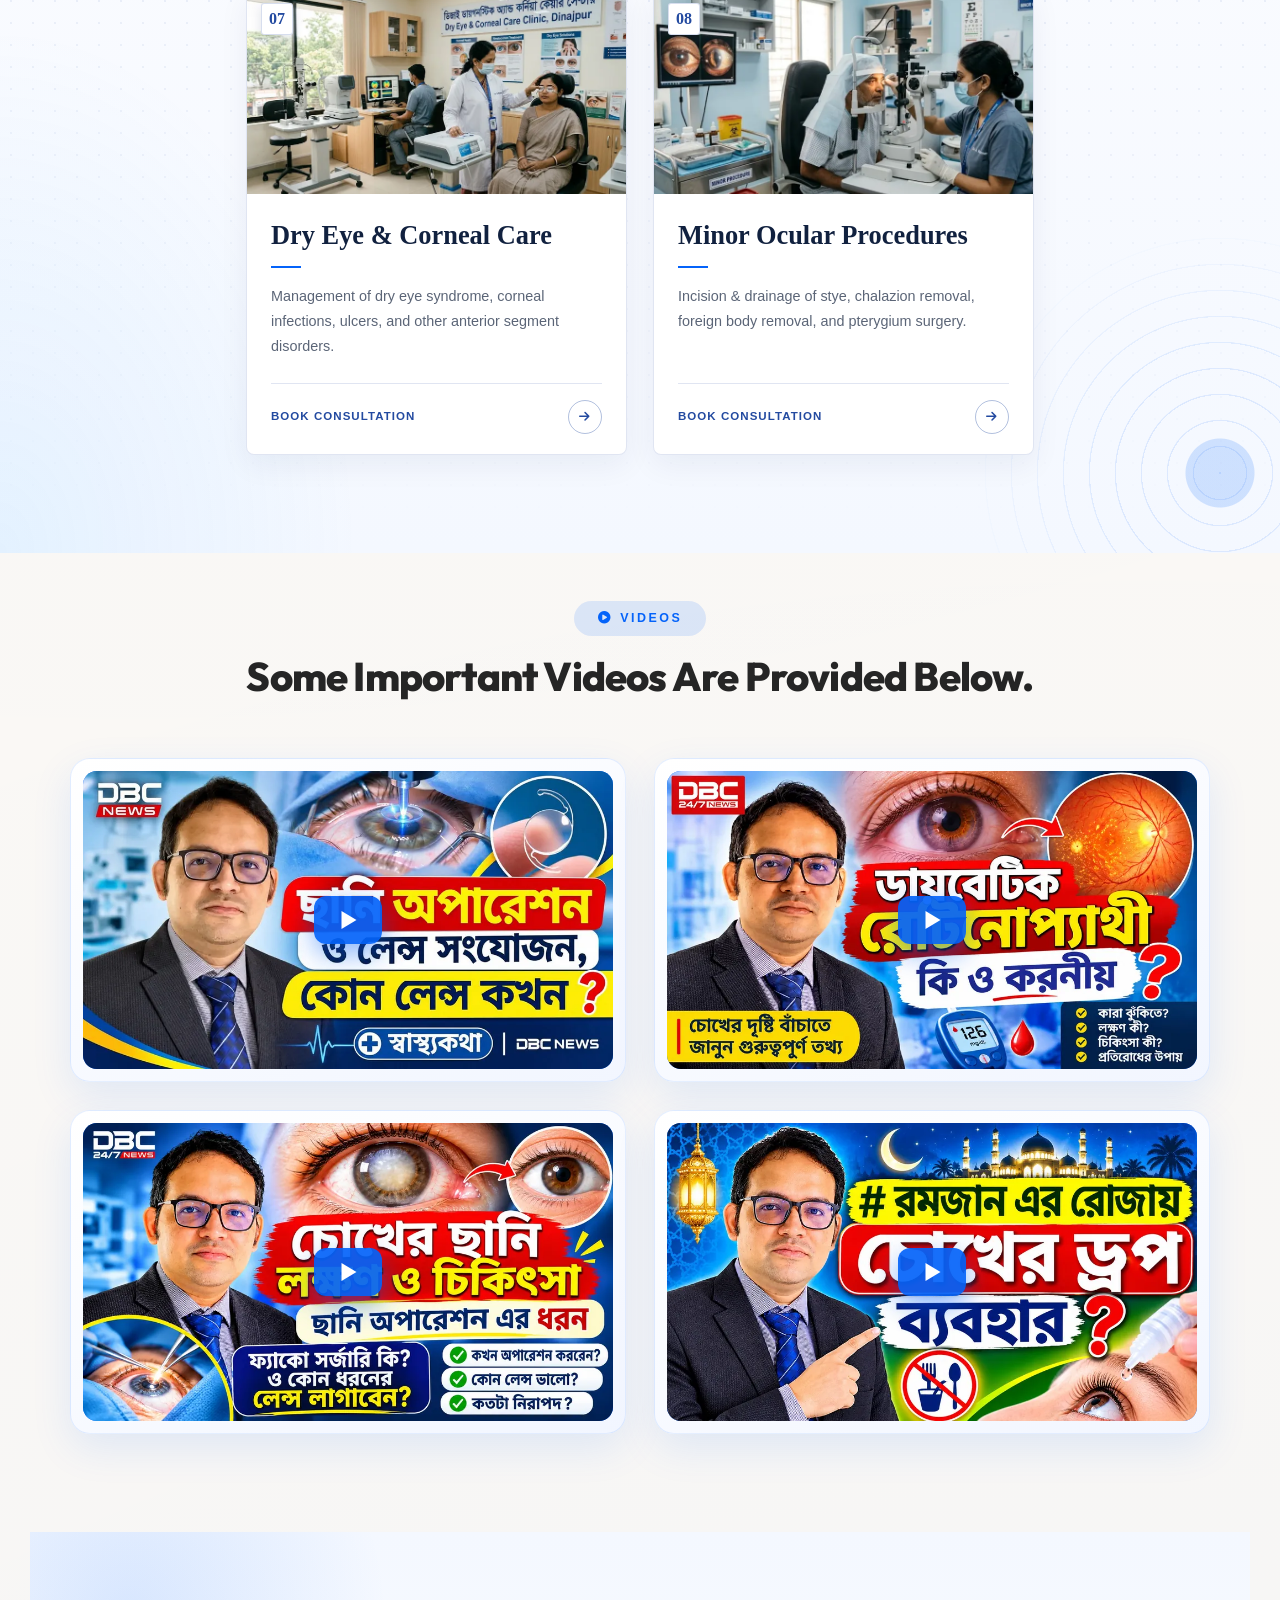
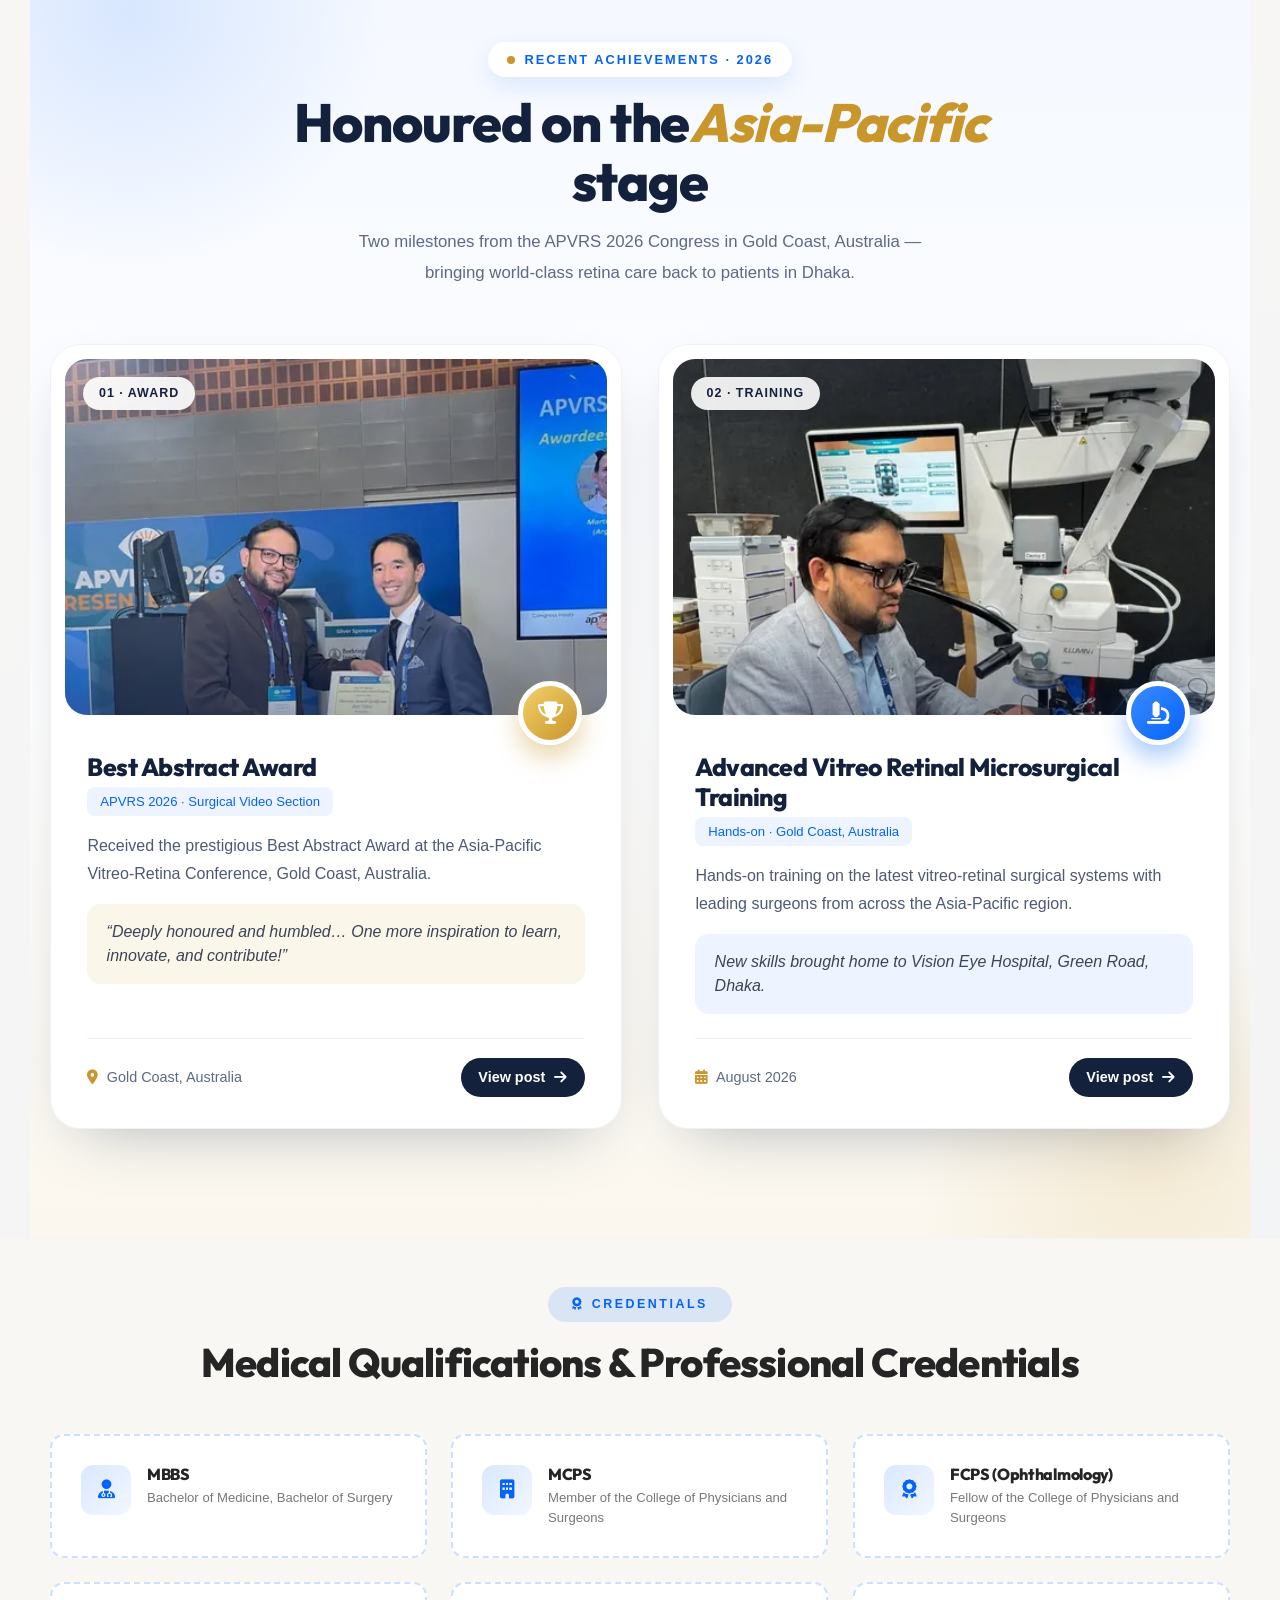
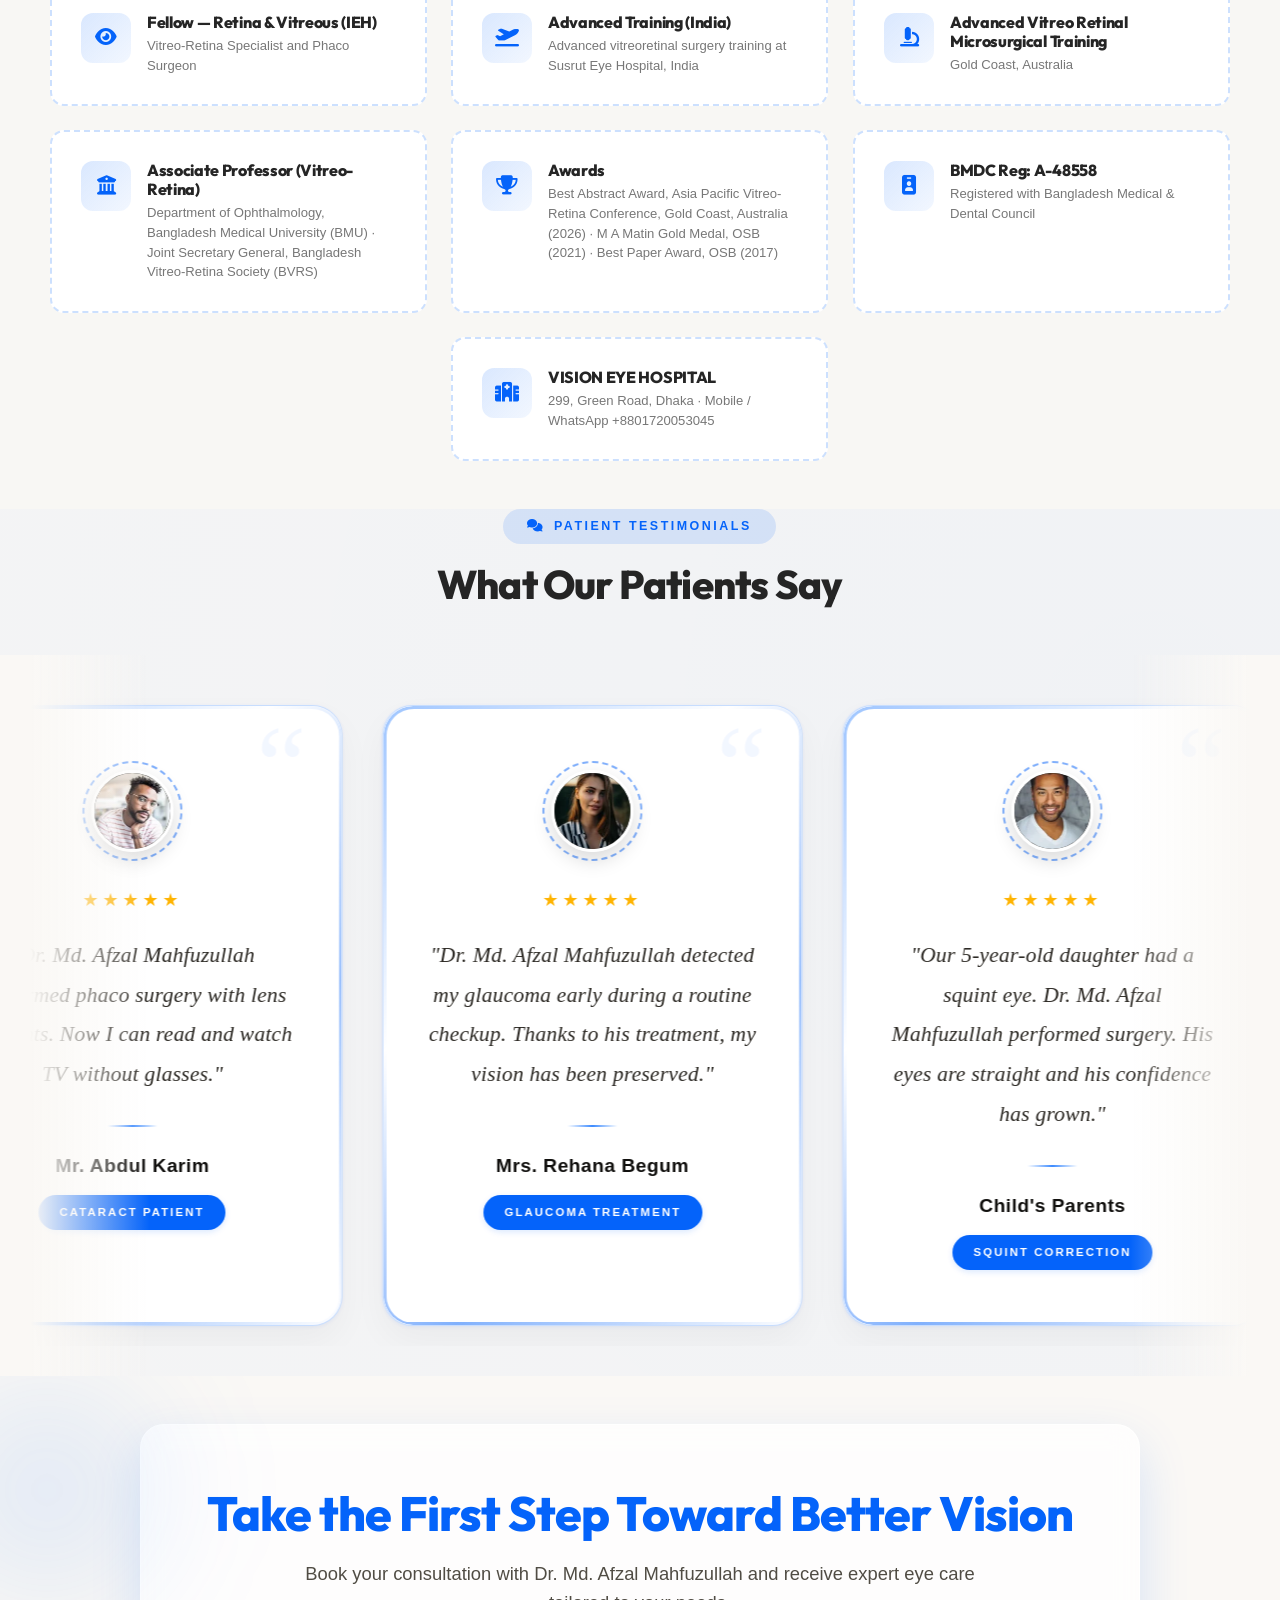
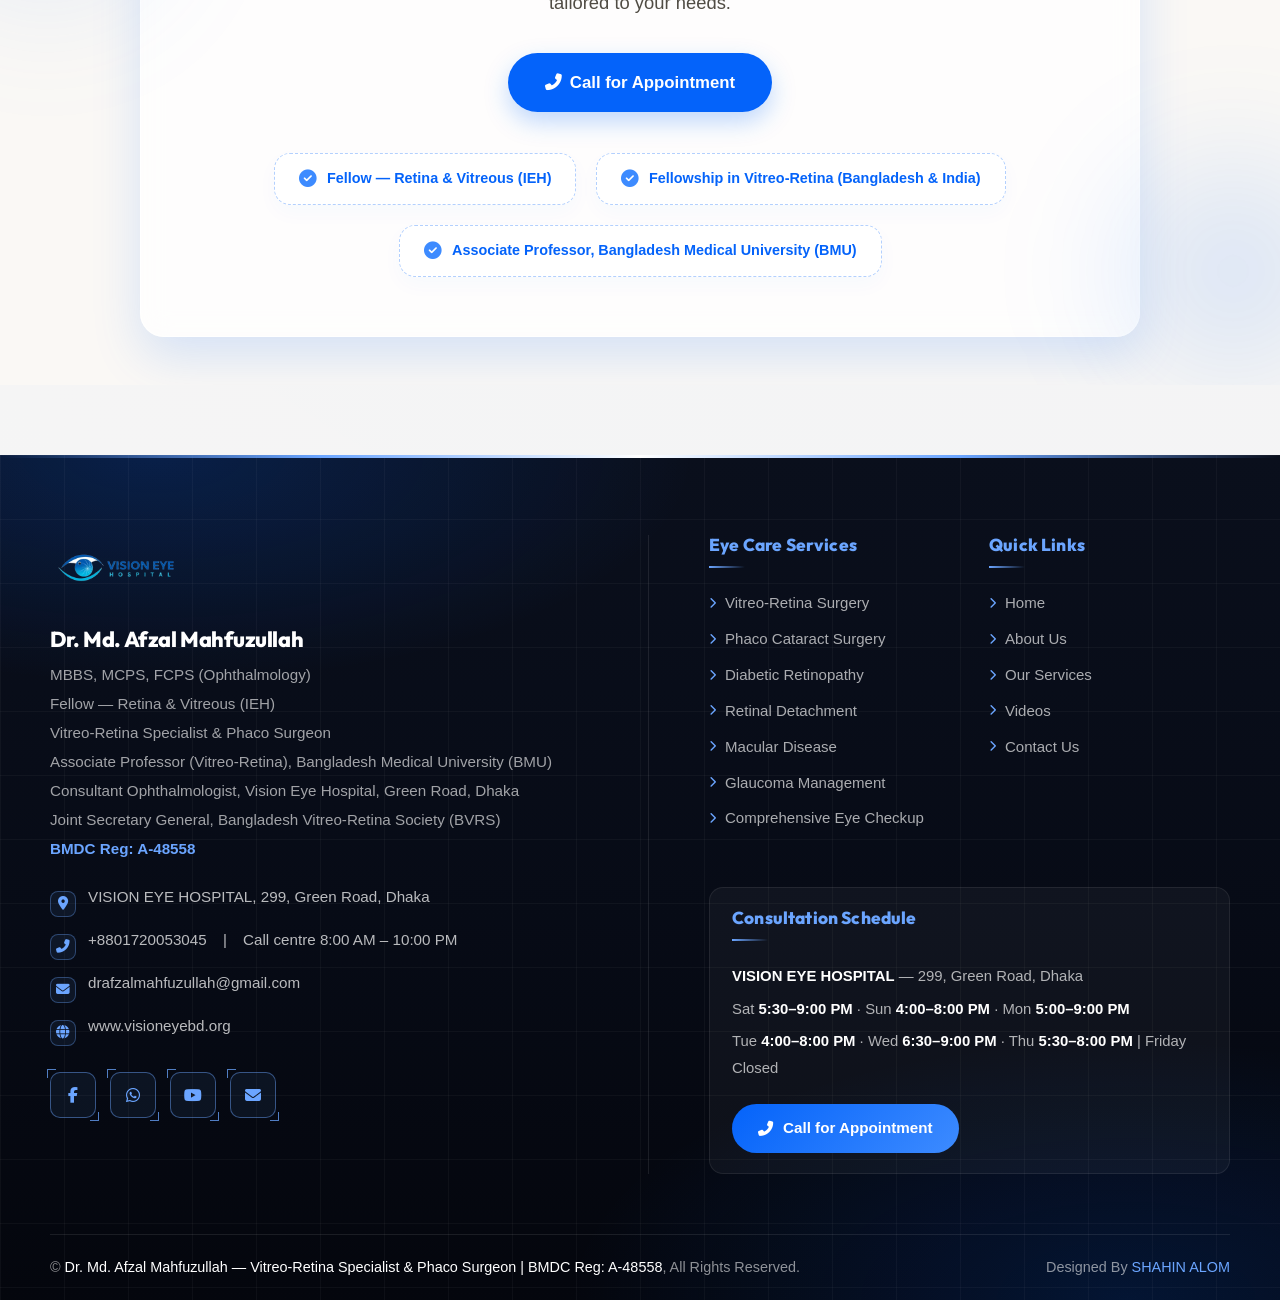
==== commit cf70b11f: "Changes" ====
--- a/public/site/html/index.html
+++ b/public/site/html/index.html
@@ -58,7 +58,7 @@
       ]
     }
     </script>
-<link href="../images/favicon-96.webp" rel="icon" type="image/png"/>
+<link href="../images/favicon-96.png" rel="icon" type="image/png"/>
 <link href="https://fonts.googleapis.com" rel="preconnect"/>
 <link crossorigin="" href="https://fonts.gstatic.com" rel="preconnect"/>
 <link as="image" fetchpriority="high" href="../images/doctor-main.webp" rel="preload"/>
@@ -541,10 +541,10 @@
 <h1 class="mb-3">Some Important Videos Are Provided Below.</h1>
 </div>
 <div class="ytgrid">
-<div class="ytcard"><div aria-label="Play video: Eye care video 1" class="ytframe ytlite" data-yt="hDtoChwmqLM" role="button" tabindex="0"><img alt="Dr. Md. Afzal Mahfuzullah - Eye care video 1" decoding="async" height="540" loading="eager" sizes="(max-width: 767px) calc(100vw - 32px), 550px" src="../images/video1-thumbnail-960.webp" srcset="../images/video1-thumbnail-480.webp 480w, ../images/video1-thumbnail-960.webp 960w" width="960"/><span aria-hidden="true" class="ytplay"></span></div></div>
-<div class="ytcard"><div aria-label="Play video: Eye care video 2" class="ytframe ytlite" data-yt="ZPc7UK4BFt4" role="button" tabindex="0"><img alt="Dr. Md. Afzal Mahfuzullah - Eye care video 2" decoding="async" height="540" loading="eager" sizes="(max-width: 767px) calc(100vw - 32px), 550px" src="../images/video2-thumbnail-960.webp" srcset="../images/video2-thumbnail-480.webp 480w, ../images/video2-thumbnail-960.webp 960w" width="960"/><span aria-hidden="true" class="ytplay"></span></div></div>
-<div class="ytcard"><div aria-label="Play video: Eye care video 3" class="ytframe ytlite" data-yt="k5aZkEhyRoI" role="button" tabindex="0"><img alt="Dr. Md. Afzal Mahfuzullah - Eye care video 3" decoding="async" height="540" loading="eager" sizes="(max-width: 767px) calc(100vw - 32px), 550px" src="../images/video3-thumbnail-960.webp" srcset="../images/video3-thumbnail-480.webp 480w, ../images/video3-thumbnail-960.webp 960w" width="960"/><span aria-hidden="true" class="ytplay"></span></div></div>
-<div class="ytcard"><div aria-label="Play video: Eye care video 4" class="ytframe ytlite" data-yt="h9XHSyQxvC4" role="button" tabindex="0"><img alt="Dr. Md. Afzal Mahfuzullah - Eye care video 4" decoding="async" height="540" loading="eager" sizes="(max-width: 767px) calc(100vw - 32px), 550px" src="../images/video4-thumbnail-960.webp" srcset="../images/video4-thumbnail-480.webp 480w, ../images/video4-thumbnail-960.webp 960w" width="960"/><span aria-hidden="true" class="ytplay"></span></div></div>
+<div class="ytcard"><div aria-label="Play video: Eye care video 1" class="ytframe ytlite" data-yt="hDtoChwmqLM" role="button" tabindex="0"><img alt="Dr. Md. Afzal Mahfuzullah - Eye care video 1" decoding="sync" height="540" loading="eager" fetchpriority="high" sizes="(max-width: 767px) calc(100vw - 32px), 550px" src="../images/video1-thumbnail-960.webp" srcset="../images/video1-thumbnail-480.webp 480w, ../images/video1-thumbnail-960.webp 960w" width="960"/><span aria-hidden="true" class="ytplay"></span></div></div>
+<div class="ytcard"><div aria-label="Play video: Eye care video 2" class="ytframe ytlite" data-yt="ZPc7UK4BFt4" role="button" tabindex="0"><img alt="Dr. Md. Afzal Mahfuzullah - Eye care video 2" decoding="sync" height="540" loading="eager" fetchpriority="high" sizes="(max-width: 767px) calc(100vw - 32px), 550px" src="../images/video2-thumbnail-960.webp" srcset="../images/video2-thumbnail-480.webp 480w, ../images/video2-thumbnail-960.webp 960w" width="960"/><span aria-hidden="true" class="ytplay"></span></div></div>
+<div class="ytcard"><div aria-label="Play video: Eye care video 3" class="ytframe ytlite" data-yt="k5aZkEhyRoI" role="button" tabindex="0"><img alt="Dr. Md. Afzal Mahfuzullah - Eye care video 3" decoding="sync" height="540" loading="eager" fetchpriority="high" sizes="(max-width: 767px) calc(100vw - 32px), 550px" src="../images/video3-thumbnail-960.webp" srcset="../images/video3-thumbnail-480.webp 480w, ../images/video3-thumbnail-960.webp 960w" width="960"/><span aria-hidden="true" class="ytplay"></span></div></div>
+<div class="ytcard"><div aria-label="Play video: Eye care video 4" class="ytframe ytlite" data-yt="h9XHSyQxvC4" role="button" tabindex="0"><img alt="Dr. Md. Afzal Mahfuzullah - Eye care video 4" decoding="sync" height="540" loading="eager" fetchpriority="high" sizes="(max-width: 767px) calc(100vw - 32px), 550px" src="../images/video4-thumbnail-960.webp" srcset="../images/video4-thumbnail-480.webp 480w, ../images/video4-thumbnail-960.webp 960w" width="960"/><span aria-hidden="true" class="ytplay"></span></div></div>
 </div>
 </div>
 </div>
